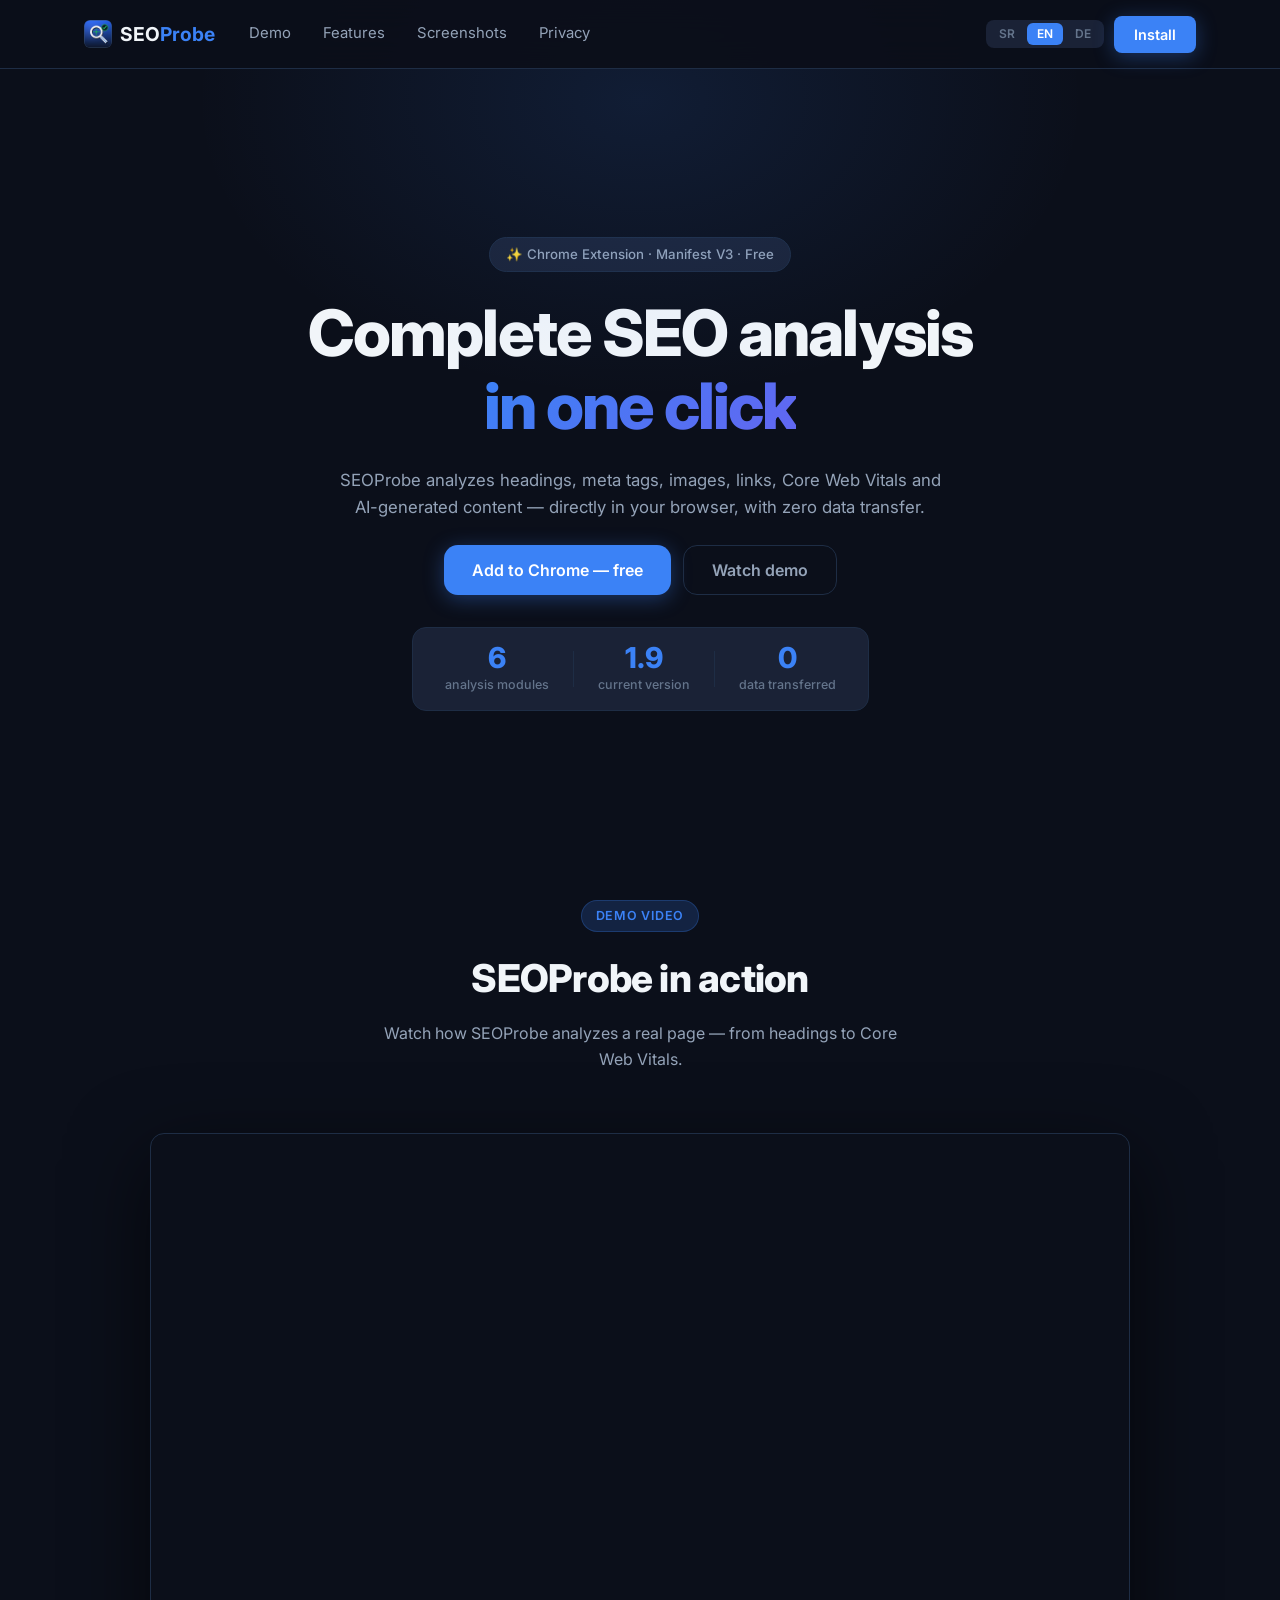
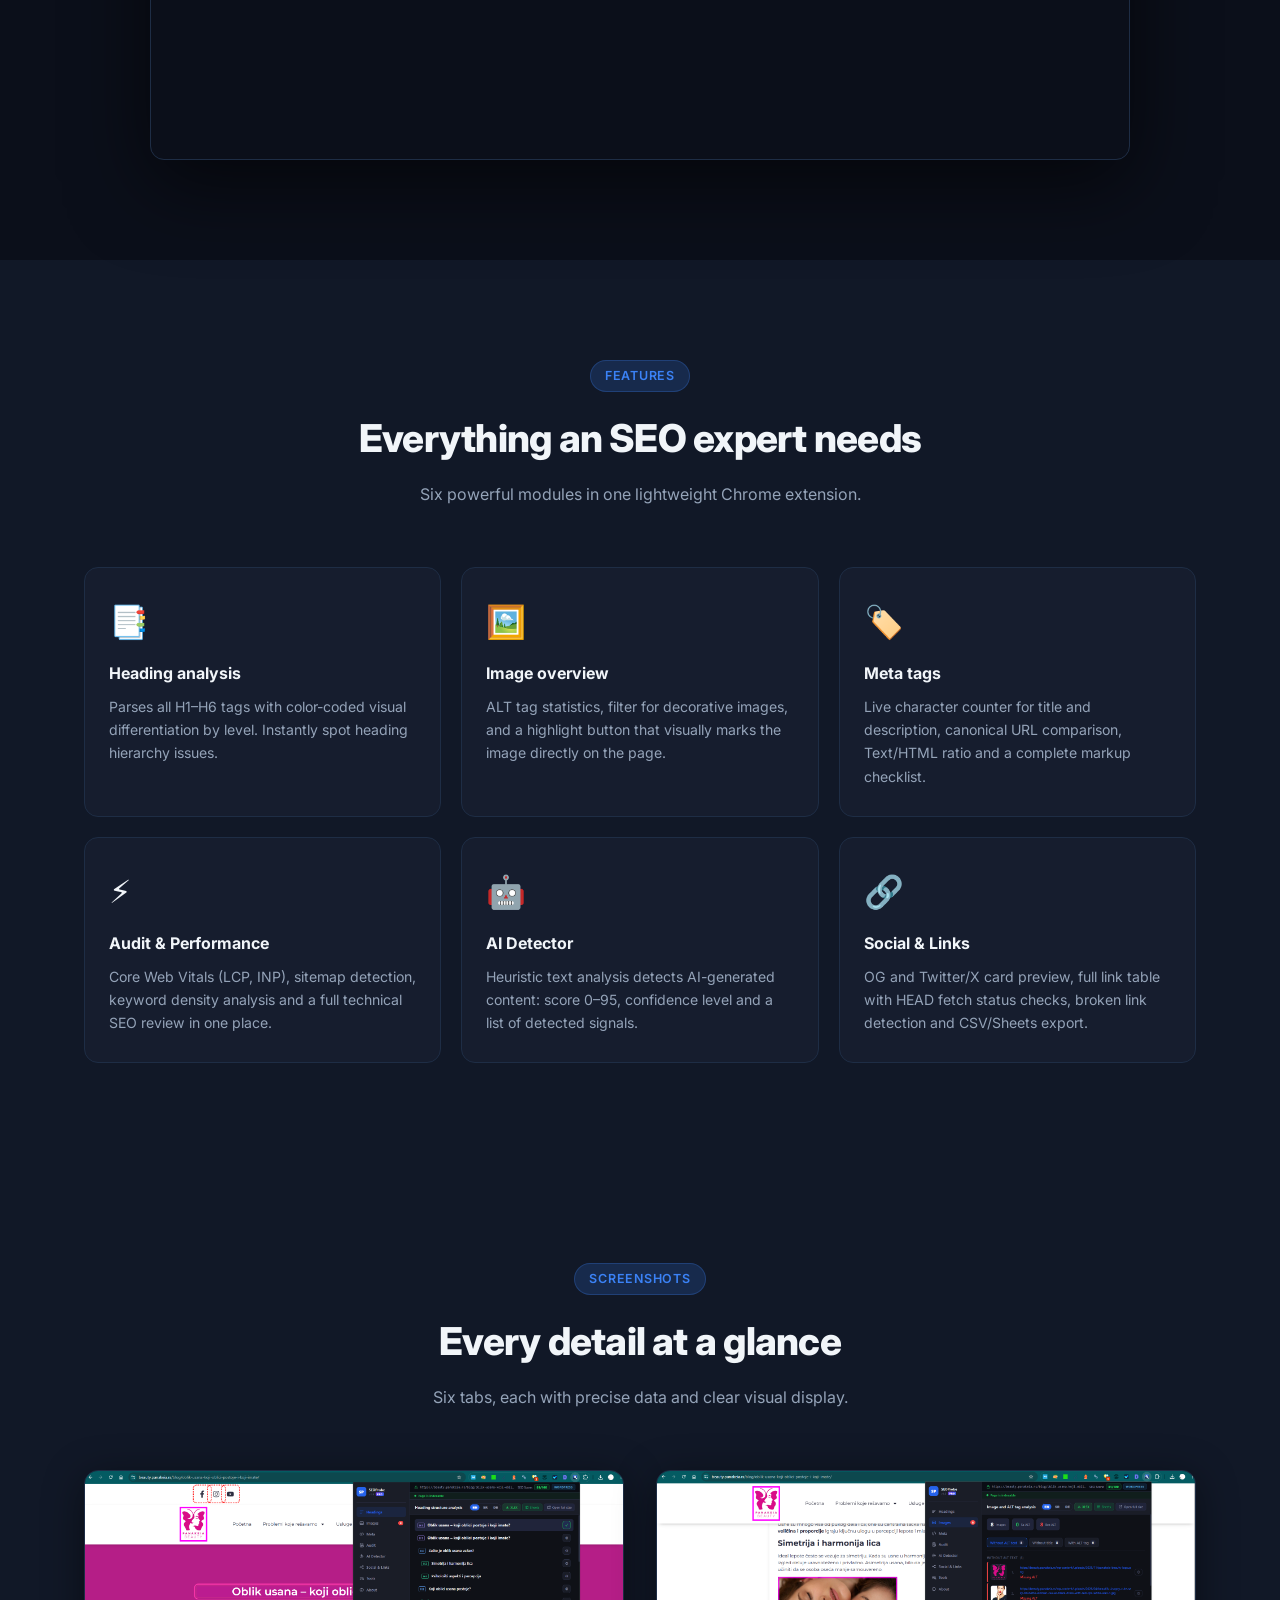
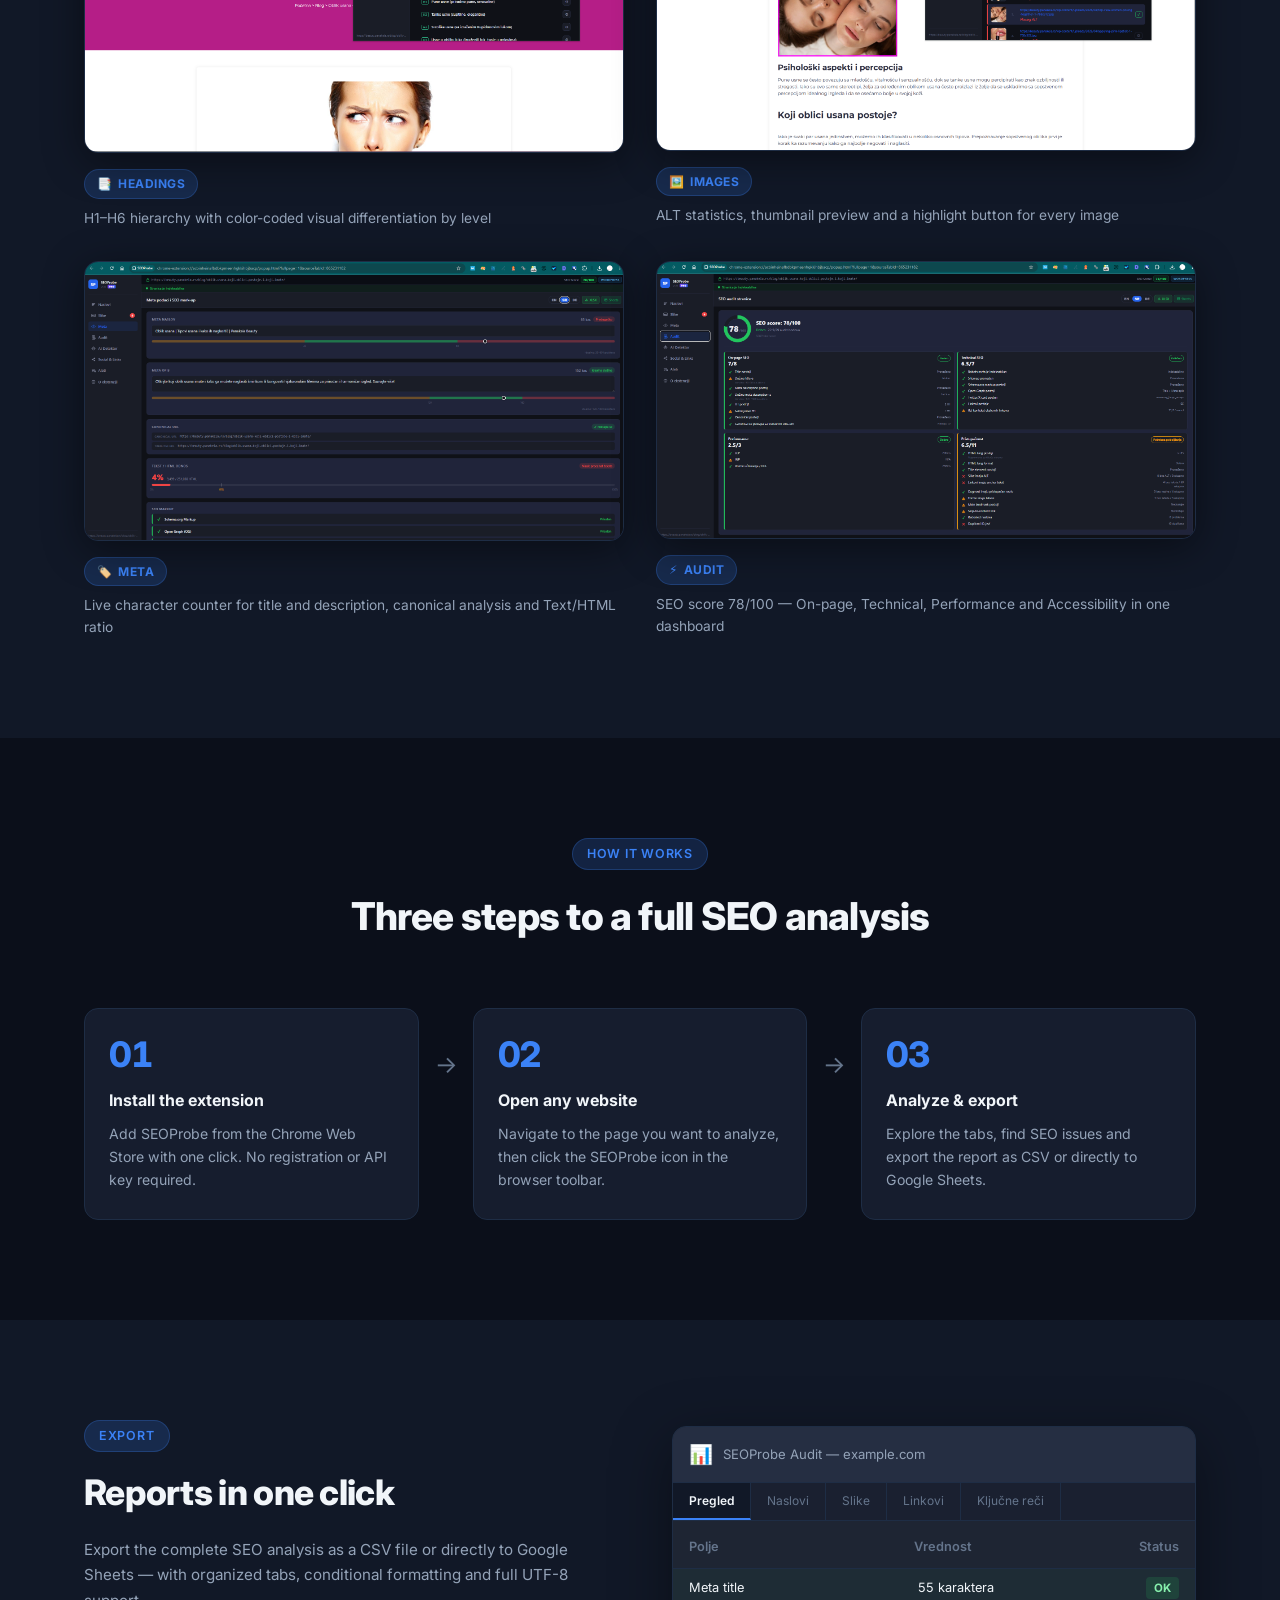
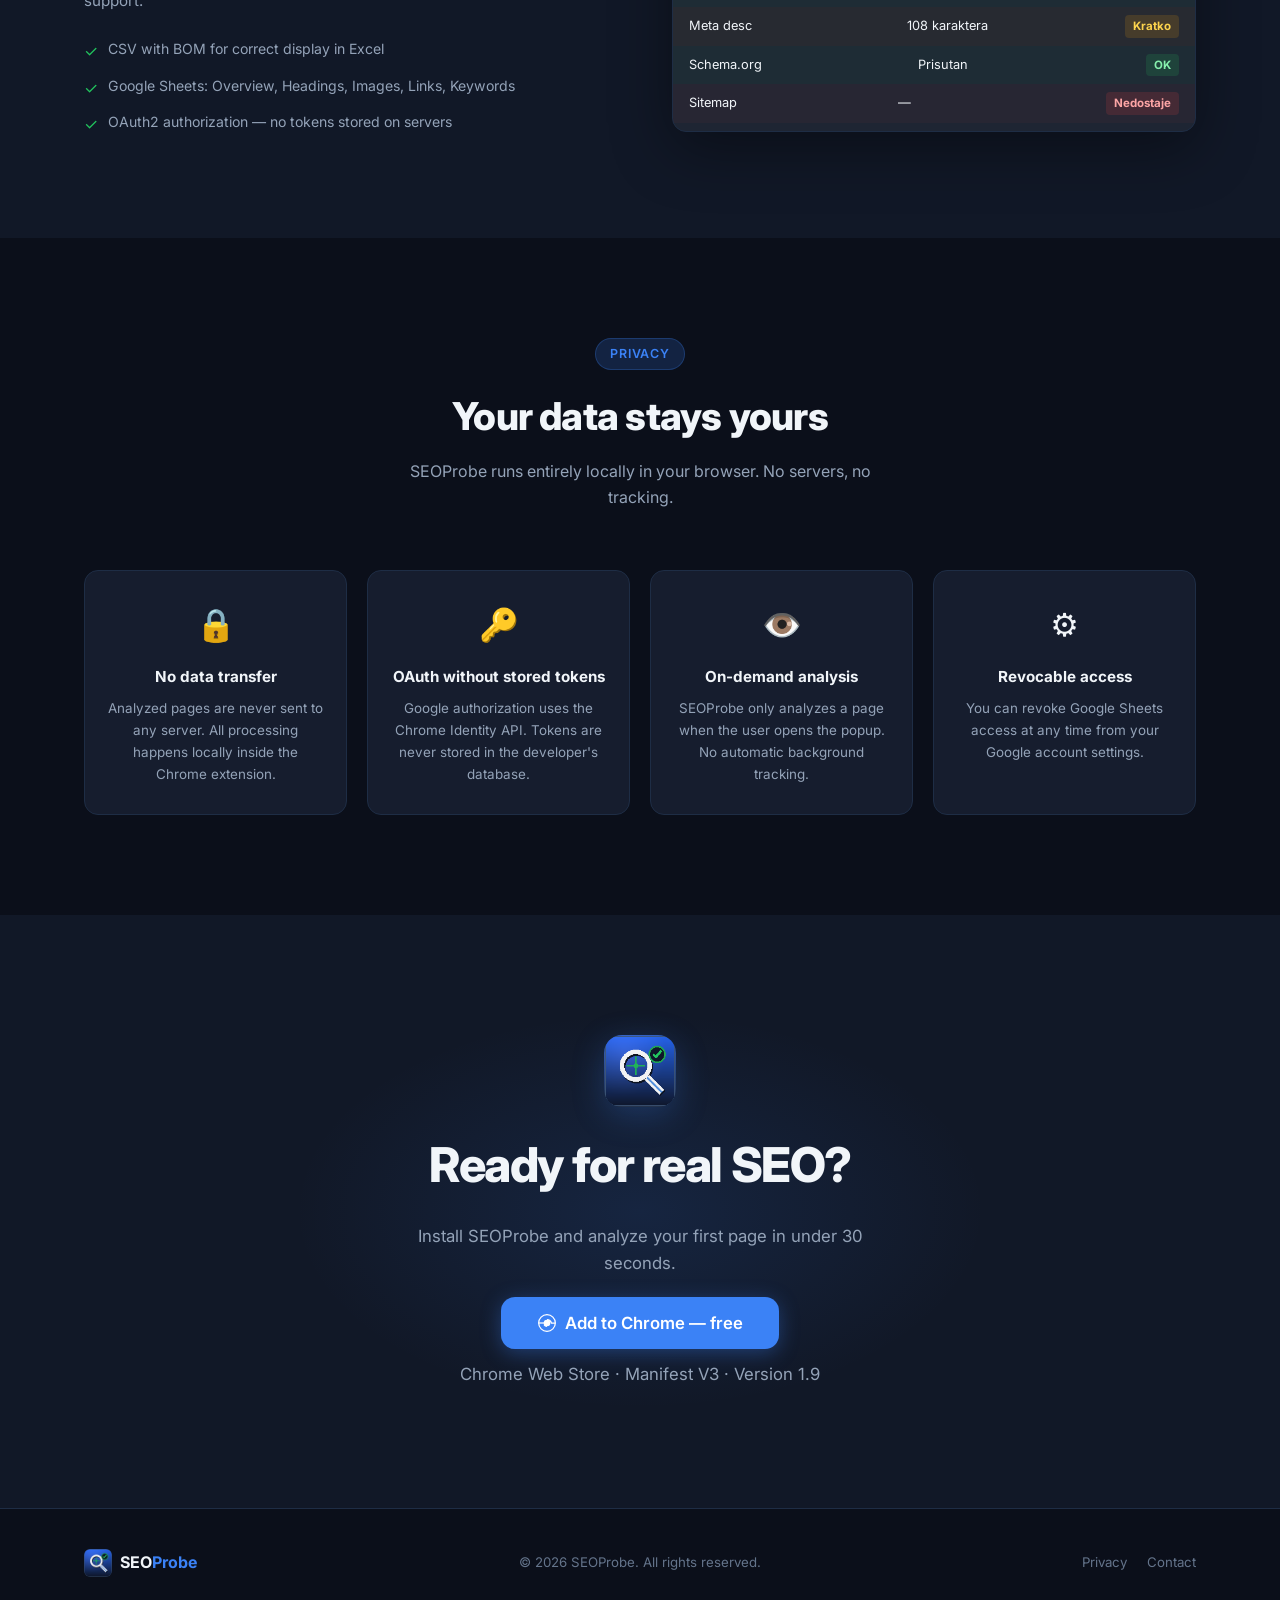
==== index.html @ 63f0c714 "Add files via upload" ====
<!DOCTYPE html>
<html lang="sr" data-lang="sr">
<head>
  <meta charset="UTF-8" />
  <meta name="viewport" content="width=device-width, initial-scale=1.0" />
  <title>SEOProbe — Chrome ekstenzija za SEO analizu</title>
  <meta name="description" content="SEOProbe je besplatna Chrome ekstenzija za kompletnu SEO analizu: naslovi, meta, slike, linkovi, Core Web Vitals i AI detektor." />
  <meta name="theme-color" content="#0b0f1a" />
  <link rel="icon" type="image/png" href="icon128.png" />

  <!-- Open Graph -->
  <meta property="og:type" content="website" />
  <meta property="og:title" content="SEOProbe — Chrome Extension for SEO Analysis" />
  <meta property="og:description" content="Complete SEO audit tool: headings, meta tags, images, links, Core Web Vitals and AI content detector — all in one free Chrome extension." />
  <meta property="og:image" content="icon128.png" />

  <!-- Fonts -->
  <link rel="preconnect" href="https://fonts.googleapis.com" />
  <link rel="preconnect" href="https://fonts.gstatic.com" crossorigin />
  <link href="https://fonts.googleapis.com/css2?family=Inter:wght@300;400;500;600;700;800&display=swap" rel="stylesheet" />

  <link rel="stylesheet" href="style.css" />
</head>
<body>

<!-- ══ NAVBAR ══ -->
<header class="navbar" id="top">
  <div class="container nav-inner">

    <!-- Logo — uvek vidljiv, levo -->
    <a href="#top" class="logo">
      <img src="icon128.png" alt="SEOProbe" class="logo-img" />
      <span class="logo-text">SEO<strong>Probe</strong></span>
    </a>

    <!-- Desktop navigacioni linkovi (sakriveni na mobilnom) -->
    <nav class="nav-links">
      <a href="#video"       class="nav-link" data-i18n="nav_demo">Demo</a>
      <a href="#features"    class="nav-link" data-i18n="nav_features">Funkcionalnosti</a>
      <a href="#screenshots" class="nav-link" data-i18n="nav_screens">Snimci</a>
      <a href="privacy.html" class="nav-link" data-i18n="nav_privacy">Privatnost</a>
    </nav>

    <!-- Desna strana — uvek vidljiva -->
    <div class="nav-end">
      <!-- Lang switcher: uvek vidljiv (desktop i mobil) -->
      <div class="lang-switcher">
        <button class="lang-btn active" data-lang="sr">SR</button>
        <button class="lang-btn" data-lang="en">EN</button>
        <button class="lang-btn" data-lang="de">DE</button>
      </div>
      <!-- Install dugme: vidljivo samo na desktop-u -->
      <a href="#install" class="btn btn-primary nav-cta" data-i18n="nav_install">Instaliraj</a>
      <!-- Hamburger: vidljiv samo na mobilnom -->
      <button class="hamburger" id="hamburger" aria-label="Otvori meni" aria-expanded="false">
        <span class="bar"></span>
        <span class="bar"></span>
        <span class="bar"></span>
      </button>
    </div>

  </div>

  <!-- Mobile drawer: linkovi + Install dugme -->
  <div class="mobile-drawer" id="mobile-drawer" aria-hidden="true">
    <div class="container drawer-inner">
      <nav class="drawer-links">
        <a href="#video"       class="nav-link" data-i18n="nav_demo">Demo</a>
        <a href="#features"    class="nav-link" data-i18n="nav_features">Funkcionalnosti</a>
        <a href="#screenshots" class="nav-link" data-i18n="nav_screens">Snimci</a>
        <a href="privacy.html" class="nav-link" data-i18n="nav_privacy">Privatnost</a>
      </nav>
      <a href="#install" class="btn btn-primary drawer-install" data-i18n="nav_install">Instaliraj</a>
    </div>
  </div>
</header>

<!-- ══ HERO ══ -->
<section class="hero" id="hero">
  <div class="hero-bg-glow"></div>
  <div class="container hero-inner">
    <div class="hero-badge" data-i18n="hero_badge">✨ Chrome ekstenzija · Manifest V3 · Besplatno</div>
    <h1 class="hero-title">
      <span data-i18n="hero_title1">Kompletna SEO analiza</span><br/>
      <span class="gradient-text" data-i18n="hero_title2">u jednom kliku</span>
    </h1>
    <p class="hero-sub" data-i18n="hero_sub">SEOProbe analizira naslove, meta tagove, slike, linkove, Core Web Vitals i AI-generisani sadržaj — direktno u vašem pregledaču, bez prenosa podataka.</p>
    <div class="hero-cta">
      <a href="#install" class="btn btn-primary btn-lg" data-i18n="hero_cta">Dodaj u Chrome — besplatno</a>
      <a href="#video" class="btn btn-ghost btn-lg" data-i18n="hero_learn">Pogledaj demo</a>
    </div>
    <div class="hero-stats">
      <div class="stat-item">
        <span class="stat-num">6</span>
        <span class="stat-label" data-i18n="stat_tabs">analitičkih modula</span>
      </div>
      <div class="stat-divider"></div>
      <div class="stat-item">
        <span class="stat-num">1.9</span>
        <span class="stat-label" data-i18n="stat_version">trenutna verzija</span>
      </div>
      <div class="stat-divider"></div>
      <div class="stat-item">
        <span class="stat-num">0</span>
        <span class="stat-label" data-i18n="stat_data">prenetih podataka</span>
      </div>
    </div>
  </div>
</section>

<!-- ══ VIDEO ══ -->
<section class="video-section" id="video">
  <div class="container">
    <div class="section-header">
      <span class="section-tag" data-i18n="video_tag">Demo video</span>
      <h2 data-i18n="video_title">SEOProbe na delu</h2>
      <p data-i18n="video_sub">Pogledajte kako SEOProbe analizira pravu stranicu — od naslova do Core Web Vitals.</p>
    </div>
    <div class="video-wrap">
      <iframe
        class="yt-embed"
        src="https://www.youtube.com/embed/GE6deA4HkDo?rel=0&modestbranding=1"
        title="SEOProbe demo video"
        frameborder="0"
        allow="accelerometer; autoplay; clipboard-write; encrypted-media; gyroscope; picture-in-picture; web-share"
        allowfullscreen
        loading="lazy"
      ></iframe>
    </div>
  </div>
</section>

<!-- ══ FEATURES ══ -->
<section class="features" id="features">
  <div class="container">
    <div class="section-header">
      <span class="section-tag" data-i18n="feat_tag">Funkcionalnosti</span>
      <h2 data-i18n="feat_title">Sve što SEO stručnjak treba</h2>
      <p data-i18n="feat_sub">Šest moćnih modula u jednoj laganoj Chrome ekstenziji.</p>
    </div>
    <div class="feat-grid">

      <div class="feat-card">
        <div class="feat-icon">📑</div>
        <h3 data-i18n="f1_title">Analiza naslova</h3>
        <p data-i18n="f1_desc">Parsira sve H1–H6 tagove sa vizuelnim razlikovanjem po nivou i bojama. Odmah uočite probleme u hijerarhiji naslova.</p>
      </div>

      <div class="feat-card">
        <div class="feat-icon">🖼️</div>
        <h3 data-i18n="f2_title">Pregled slika</h3>
        <p data-i18n="f2_desc">Statistika ALT tagova, filter za dekorativne slike i highlight dugme koje vizuelno označava sliku direktno na stranici.</p>
      </div>

      <div class="feat-card">
        <div class="feat-icon">🏷️</div>
        <h3 data-i18n="f3_title">Meta tagovi</h3>
        <p data-i18n="f3_desc">Live brojaš karaktera za title i description, vizuelna kanonska URL analiza, Text/HTML ratio i kompletna markup čeklista.</p>
      </div>

      <div class="feat-card">
        <div class="feat-icon">⚡</div>
        <h3 data-i18n="f4_title">Audit &amp; Performanse</h3>
        <p data-i18n="f4_desc">Core Web Vitals (LCP, INP), sitemap detekcija, analiza ključnih reči sa gustinom i tehnički SEO pregled na jednom mestu.</p>
      </div>

      <div class="feat-card">
        <div class="feat-icon">🤖</div>
        <h3 data-i18n="f5_title">AI Detektor</h3>
        <p data-i18n="f5_desc">Heuristička analiza teksta prepoznaje AI-generisani sadržaj: score 0–95, confidence nivo i lista signala na srpskom.</p>
      </div>

      <div class="feat-card">
        <div class="feat-icon">🔗</div>
        <h3 data-i18n="f6_title">Social &amp; Linkovi</h3>
        <p data-i18n="f6_desc">OG i Twitter/X preview, tabela svih linkova sa HEAD fetch proverom statusa, broken link detekcija i CSV/Sheets export.</p>
      </div>

    </div>
  </div>
</section>

<!-- ══ SCREENSHOTS ══ -->
<section class="screenshots" id="screenshots">
  <div class="container">
    <div class="section-header">
      <span class="section-tag" data-i18n="screens_tag">Snimci ekrana</span>
      <h2 data-i18n="screens_title">Svaki detalj na dlanu</h2>
      <p data-i18n="screens_sub">Šest tabova, svaki sa preciznim podacima i jasnim vizuelnim prikazom.</p>
    </div>
    <div class="screenshot-grid">

      <div class="screenshot-item">
        <a class="screenshot-img-wrap" href="assets/Screenshot%202026-05-12%20190018.png" target="_blank" rel="noopener" aria-label="Tab Naslovi">
          <img
            src="assets/Screenshot%202026-05-12%20190018.png"
            alt="SEOProbe — Tab Naslovi, H1–H6 analiza"
            class="screenshot-img"
            loading="lazy"
          />
          <div class="screenshot-zoom">🔍</div>
        </a>
        <div class="screenshot-caption">
          <span class="screenshot-tab-badge">📑 <span data-i18n="sc1_badge">Naslovi</span></span>
          <p data-i18n="sc1_cap">H1–H6 hijerarhija sa vizuelnim razlikovanjem po nivou i bojama</p>
        </div>
      </div>

      <div class="screenshot-item">
        <a class="screenshot-img-wrap" href="assets/Screenshot%202026-05-12%20190131.png" target="_blank" rel="noopener" aria-label="Tab Slike">
          <img
            src="assets/Screenshot%202026-05-12%20190131.png"
            alt="SEOProbe — Tab Slike, ALT analiza"
            class="screenshot-img"
            loading="lazy"
          />
          <div class="screenshot-zoom">🔍</div>
        </a>
        <div class="screenshot-caption">
          <span class="screenshot-tab-badge">🖼️ <span data-i18n="sc2_badge">Slike</span></span>
          <p data-i18n="sc2_cap">ALT statistike, thumbnail pregled i highlight dugme za svaku sliku</p>
        </div>
      </div>

      <div class="screenshot-item">
        <a class="screenshot-img-wrap" href="assets/Screenshot%202026-05-12%20190152.png" target="_blank" rel="noopener" aria-label="Tab Meta">
          <img
            src="assets/Screenshot%202026-05-12%20190152.png"
            alt="SEOProbe — Tab Meta, live brojaš karaktera"
            class="screenshot-img"
            loading="lazy"
          />
          <div class="screenshot-zoom">🔍</div>
        </a>
        <div class="screenshot-caption">
          <span class="screenshot-tab-badge">🏷️ <span data-i18n="sc3_badge">Meta</span></span>
          <p data-i18n="sc3_cap">Live brojaš za title i description, canonical analiza i Text/HTML ratio</p>
        </div>
      </div>

      <div class="screenshot-item">
        <a class="screenshot-img-wrap" href="assets/Screenshot%202026-05-12%20190209.png" target="_blank" rel="noopener" aria-label="Tab Audit">
          <img
            src="assets/Screenshot%202026-05-12%20190209.png"
            alt="SEOProbe — Tab Audit, SEO score 78/100"
            class="screenshot-img"
            loading="lazy"
          />
          <div class="screenshot-zoom">🔍</div>
        </a>
        <div class="screenshot-caption">
          <span class="screenshot-tab-badge">⚡ <span data-i18n="sc4_badge">Audit</span></span>
          <p data-i18n="sc4_cap">SEO score 78/100 — On-page, Technical, Performance i Accessibility u jednom dashboardu</p>
        </div>
      </div>

    </div>
  </div>
</section>

<!-- ══ HOW IT WORKS ══ -->
<section class="how" id="how">
  <div class="container">
    <div class="section-header">
      <span class="section-tag" data-i18n="how_tag">Kako radi</span>
      <h2 data-i18n="how_title">Tri koraka do pune SEO analize</h2>
    </div>
    <div class="steps">
      <div class="step">
        <div class="step-num">01</div>
        <div class="step-body">
          <h3 data-i18n="s1_title">Instaliraj ekstenziju</h3>
          <p data-i18n="s1_desc">Dodaj SEOProbe iz Chrome Web Store-a jednim klikom. Nije potrebna registracija ni API ključ.</p>
        </div>
      </div>
      <div class="step-arrow">→</div>
      <div class="step">
        <div class="step-num">02</div>
        <div class="step-body">
          <h3 data-i18n="s2_title">Otvori bilo koji sajt</h3>
          <p data-i18n="s2_desc">Idi na stranicu koju želiš da analiziraš, pa klikni na ikonicu SEOProbe u traci pregledača.</p>
        </div>
      </div>
      <div class="step-arrow">→</div>
      <div class="step">
        <div class="step-num">03</div>
        <div class="step-body">
          <h3 data-i18n="s3_title">Analiziraj &amp; eksportuj</h3>
          <p data-i18n="s3_desc">Istraži tabove, pronađi SEO probleme i eksportuj izveštaj u CSV ili direktno u Google Sheets.</p>
        </div>
      </div>
    </div>
  </div>
</section>

<!-- ══ EXPORT ══ -->
<section class="export-section" id="export">
  <div class="container export-inner">
    <div class="export-text">
      <span class="section-tag" data-i18n="exp_tag">Export</span>
      <h2 data-i18n="exp_title">Izveštaji jednim klikom</h2>
      <p data-i18n="exp_desc">Eksportuj kompletnu SEO analizu u CSV fajl ili direktno u Google Sheets — sa organizovanim tabovima, uslovnim formatiranjem i podrškom za UTF-8 karaktere (č, ć, ž, š, đ).</p>
      <ul class="export-list">
        <li><span class="check">✓</span><span data-i18n="el1">CSV sa BOM-om za ispravan prikaz u Excelu</span></li>
        <li><span class="check">✓</span><span data-i18n="el2">Google Sheets: Pregled, Naslovi, Slike, Linkovi, Ključne reči</span></li>
        <li><span class="check">✓</span><span data-i18n="el3">OAuth2 autorizacija — bez čuvanja tokena na serverima</span></li>
      </ul>
    </div>
    <div class="export-visual">
      <div class="sheets-mock">
        <div class="sheets-header">
          <span class="sheets-logo">📊</span>
          <span>SEOProbe Audit — example.com</span>
        </div>
        <div class="sheets-tabs">
          <span class="sheets-tab active">Pregled</span>
          <span class="sheets-tab">Naslovi</span>
          <span class="sheets-tab">Slike</span>
          <span class="sheets-tab">Linkovi</span>
          <span class="sheets-tab">Ključne reči</span>
        </div>
        <div class="sheets-rows">
          <div class="sheets-row head"><span>Polje</span><span>Vrednost</span><span>Status</span></div>
          <div class="sheets-row ok"><span>Meta title</span><span>55 karaktera</span><span class="badge-ok">OK</span></div>
          <div class="sheets-row warn"><span>Meta desc</span><span>108 karaktera</span><span class="badge-warn">Kratko</span></div>
          <div class="sheets-row ok"><span>Schema.org</span><span>Prisutan</span><span class="badge-ok">OK</span></div>
          <div class="sheets-row bad"><span>Sitemap</span><span>—</span><span class="badge-bad">Nedostaje</span></div>
        </div>
      </div>
    </div>
  </div>
</section>

<!-- ══ PRIVACY ══ -->
<section class="privacy" id="privacy">
  <div class="container">
    <div class="section-header">
      <span class="section-tag" data-i18n="priv_tag">Privatnost</span>
      <h2 data-i18n="priv_title">Vaši podaci ostaju vaši</h2>
      <p data-i18n="priv_sub">SEOProbe radi isključivo lokalno u vašem pregledaču. Nema servera, nema praćenja.</p>
    </div>
    <div class="privacy-grid">
      <div class="priv-card">
        <div class="priv-icon">🔒</div>
        <h3 data-i18n="p1_title">Nema prenosa podataka</h3>
        <p data-i18n="p1_desc">Analizirane stranice se ne šalju na nikakav server. Sva obrada se odvija lokalno u Chrome ekstenziji.</p>
      </div>
      <div class="priv-card">
        <div class="priv-icon">🔑</div>
        <h3 data-i18n="p2_title">OAuth bez čuvanja tokena</h3>
        <p data-i18n="p2_desc">Google autorizacija koristi Chrome Identity API. Token se ne čuva u bazi programera.</p>
      </div>
      <div class="priv-card">
        <div class="priv-icon">👁️</div>
        <h3 data-i18n="p3_title">Analiza na zahtev</h3>
        <p data-i18n="p3_desc">SEOProbe analizira stranicu samo kada korisnik otvori popup. Nema automatskog praćenja u pozadini.</p>
      </div>
      <div class="priv-card">
        <div class="priv-icon">⚙️</div>
        <h3 data-i18n="p4_title">Opoziv pristupa</h3>
        <p data-i18n="p4_desc">Google Sheets pristup možete opozvati u bilo kom trenutku iz podešavanja Google naloga.</p>
      </div>
    </div>
  </div>
</section>

<!-- ══ INSTALL CTA ══ -->
<section class="install" id="install">
  <div class="install-glow"></div>
  <div class="container install-inner">
    <img src="icon128.png" alt="SEOProbe" class="install-icon" />
    <h2 data-i18n="inst_title">Spreman za pravi SEO?</h2>
    <p data-i18n="inst_sub">Instaliraj SEOProbe i analiziraj prvu stranicu za manje od 30 sekundi.</p>
    <a href="https://chromewebstore.google.com" target="_blank" rel="noopener noreferrer" class="btn btn-primary btn-xl" id="install-btn">
      <svg width="20" height="20" viewBox="0 0 24 24" fill="none" aria-hidden="true">
        <circle cx="12" cy="12" r="10" stroke="currentColor" stroke-width="1.5"/>
        <circle cx="12" cy="12" r="4" fill="currentColor"/>
        <path d="M12 8c2.5 0 4.6 1.7 5.3 4H22" stroke="currentColor" stroke-width="1.5"/>
        <path d="M8.7 12H2" stroke="currentColor" stroke-width="1.5"/>
        <path d="M12 16a4 4 0 0 1-3.5-2" stroke="currentColor" stroke-width="1.5"/>
      </svg>
      <span data-i18n="inst_btn">Dodaj u Chrome — besplatno</span>
    </a>
    <p class="install-note" data-i18n="inst_note">Chrome Web Store · Manifest V3 · Verzija 1.9</p>
  </div>
</section>

<!-- ══ FOOTER ══ -->
<footer class="footer">
  <div class="container footer-inner">
    <div class="footer-logo">
      <img src="icon128.png" alt="SEOProbe" class="logo-img" />
      <span class="logo-text">SEO<strong>Probe</strong></span>
    </div>
    <p class="footer-copy" data-i18n="footer_copy">© 2026 SEOProbe. Sva prava zadržana.</p>
    <div class="footer-links">
      <a href="privacy.html" data-i18n="footer_priv">Privatnost</a>
      <a href="mailto:senjidejan@gmail.com" data-i18n="footer_contact">Kontakt</a>
    </div>
  </div>
</footer>

<script src="i18n.js"></script>
<script>
(function () {
  var btn    = document.getElementById('hamburger');
  var drawer = document.getElementById('mobile-drawer');
  if (!btn || !drawer) return;

  function close() {
    btn.classList.remove('is-open');
    drawer.classList.remove('is-open');
    btn.setAttribute('aria-expanded', 'false');
    drawer.setAttribute('aria-hidden', 'true');
  }

  btn.addEventListener('click', function () {
    var opening = !btn.classList.contains('is-open');
    btn.classList.toggle('is-open');
    drawer.classList.toggle('is-open');
    btn.setAttribute('aria-expanded', String(opening));
    drawer.setAttribute('aria-hidden', String(!opening));
  });

  /* Zatvori meni kad se klikne na link ili Install dugme */
  drawer.querySelectorAll('a').forEach(function (a) {
    a.addEventListener('click', close);
  });

  /* Zatvori meni kad se klikne izvan navbara */
  document.addEventListener('click', function (e) {
    if (!e.target.closest('.navbar')) close();
  });
})();
</script>
</body>
</html>
---- style.css ----
/* ── Reset & Base ── */
*, *::before, *::after { box-sizing: border-box; margin: 0; padding: 0; }

:root {
  --bg: #0b0f1a;
  --bg2: #111827;
  --bg3: #1a2236;
  --card: #161d2e;
  --border: #1e2d45;
  --accent: #3b82f6;
  --accent2: #6366f1;
  --accent-glow: rgba(59,130,246,.18);
  --text: #f1f5f9;
  --text2: #94a3b8;
  --text3: #64748b;
  --success: #22c55e;
  --warn: #f59e0b;
  --danger: #ef4444;
  --radius: 14px;
  --radius-sm: 8px;
  --nav-h: 68px;
}

html { scroll-behavior: smooth; }
body {
  font-family: 'Inter', system-ui, -apple-system, sans-serif;
  background: var(--bg);
  color: var(--text);
  line-height: 1.6;
  overflow-x: hidden;
}

.container { max-width: 1160px; margin: 0 auto; padding: 0 24px; }

/* ── Navbar ── */
.navbar {
  position: fixed; top: 0; left: 0; right: 0; z-index: 100;
  background: rgba(11,15,26,.92);
  backdrop-filter: blur(16px);
  border-bottom: 1px solid var(--border);
}
.nav-inner {
  display: flex; align-items: center; gap: 20px;
  height: var(--nav-h);
}
.logo {
  display: flex; align-items: center; gap: 8px;
  text-decoration: none; color: var(--text); font-weight: 700; font-size: 1.2rem;
  flex-shrink: 0;
}
.logo-icon { font-size: 1.4rem; }
.logo-text strong { color: var(--accent); }

/* Desktop links — fill remaining space */
.nav-links { display: flex; gap: 4px; flex: 1; }
.nav-link {
  color: var(--text2); text-decoration: none; padding: 6px 14px;
  border-radius: var(--radius-sm); font-size: .93rem; transition: color .2s, background .2s;
}
.nav-link:hover { color: var(--text); background: var(--bg3); }

/* nav-end: always visible, right side */
.nav-end {
  display: flex; align-items: center; gap: 10px; flex-shrink: 0;
}
/* Install button — hidden on mobile */
.nav-cta { /* inherits .btn .btn-primary */ }

/* ── Hamburger — hidden on desktop ── */
.hamburger {
  display: none;
  flex-direction: column; justify-content: center; align-items: center; gap: 5px;
  width: 38px; height: 38px; flex-shrink: 0;
  background: var(--bg3); border: 1px solid var(--border); border-radius: var(--radius-sm);
  cursor: pointer; padding: 0;
}
.hamburger .bar {
  display: block; width: 18px; height: 2px;
  background: var(--text); border-radius: 2px;
  transition: transform .3s ease, opacity .2s ease;
  transform-origin: center;
}
.hamburger.is-open .bar:nth-child(1) { transform: translateY(7px) rotate(45deg); }
.hamburger.is-open .bar:nth-child(2) { opacity: 0; transform: scaleX(0); }
.hamburger.is-open .bar:nth-child(3) { transform: translateY(-7px) rotate(-45deg); }

/* ── Mobile drawer ── */
.mobile-drawer {
  overflow: hidden;
  max-height: 0;
  opacity: 0;
  border-top: 0 solid var(--border);
  transition: max-height .35s cubic-bezier(.4,0,.2,1), opacity .25s ease, border-top-width 0s .35s;
}
.mobile-drawer.is-open {
  max-height: 500px;
  opacity: 1;
  border-top: 1px solid var(--border);
  transition: max-height .35s cubic-bezier(.4,0,.2,1), opacity .25s ease;
}
.drawer-inner {
  padding: 16px 0 28px;
  display: flex; flex-direction: column;
}
.drawer-links { display: flex; flex-direction: column; }
.drawer-links .nav-link {
  display: block; padding: 16px 0; font-size: 1rem; font-weight: 500;
  border-bottom: 1px solid var(--border); border-radius: 0;
  color: var(--text2);
}
.drawer-links .nav-link:last-child { border-bottom: none; }
.drawer-links .nav-link:hover { background: none; color: var(--text); }
.drawer-install {
  display: flex; justify-content: center;
  width: 100%; margin-top: 24px;
  padding: 14px; border-radius: var(--radius);
  font-size: .95rem;
}

/* Lang switcher */
.lang-switcher { display: flex; gap: 2px; background: var(--bg3); border-radius: 8px; padding: 3px; }
.lang-btn {
  background: none; border: none; color: var(--text3); cursor: pointer;
  font: 600 .75rem/1 'Inter', sans-serif; padding: 5px 10px; border-radius: 6px; transition: all .2s;
}
.lang-btn.active, .lang-btn:hover { background: var(--accent); color: #fff; }

/* Buttons */
.btn {
  display: inline-flex; align-items: center; gap: 8px;
  text-decoration: none; border: none; cursor: pointer; border-radius: var(--radius-sm);
  font: 600 .9rem 'Inter', sans-serif; transition: all .2s; white-space: nowrap;
}
.btn-primary {
  background: var(--accent); color: #fff; padding: 10px 20px;
  box-shadow: 0 4px 20px rgba(59,130,246,.35);
}
.btn-primary:hover { background: #2563eb; transform: translateY(-1px); box-shadow: 0 6px 28px rgba(59,130,246,.45); }
.btn-ghost {
  background: transparent; color: var(--text2); padding: 10px 20px;
  border: 1px solid var(--border);
}
.btn-ghost:hover { color: var(--text); border-color: var(--accent); background: var(--accent-glow); }
.btn-lg { padding: 14px 28px; font-size: 1rem; border-radius: var(--radius); }
.btn-xl { padding: 16px 36px; font-size: 1.05rem; border-radius: var(--radius); }

/* ── Hero ── */
.hero {
  min-height: 100vh; display: flex; align-items: center;
  padding: calc(var(--nav-h) + 60px) 0 80px; position: relative; overflow: hidden;
}
.hero-bg-glow {
  position: absolute; top: -200px; left: 50%; transform: translateX(-50%);
  width: 900px; height: 600px;
  background: radial-gradient(ellipse, rgba(59,130,246,.12) 0%, transparent 70%);
  pointer-events: none;
}
.hero-inner { display: flex; flex-direction: column; align-items: center; text-align: center; gap: 24px; }
.hero-badge {
  display: inline-flex; align-items: center; gap: 8px;
  background: var(--bg3); border: 1px solid var(--border); border-radius: 50px;
  color: var(--text2); font-size: .83rem; padding: 6px 16px; font-weight: 500;
}
.hero-title { font-size: clamp(2.4rem, 6vw, 4rem); font-weight: 800; line-height: 1.15; letter-spacing: -.03em; }
.gradient-text {
  background: linear-gradient(135deg, var(--accent), var(--accent2));
  -webkit-background-clip: text; background-clip: text; -webkit-text-fill-color: transparent;
}
.hero-sub { max-width: 620px; color: var(--text2); font-size: 1.05rem; }
.hero-cta { display: flex; gap: 12px; flex-wrap: wrap; justify-content: center; }
.hero-stats {
  display: flex; align-items: center; gap: 24px; margin-top: 8px;
  background: var(--bg3); border: 1px solid var(--border); border-radius: var(--radius);
  padding: 16px 32px;
}
.stat-item { display: flex; flex-direction: column; align-items: center; gap: 2px; }
.stat-num { font-size: 1.8rem; font-weight: 800; color: var(--accent); line-height: 1; }
.stat-label { font-size: .78rem; color: var(--text3); font-weight: 500; }
.stat-divider { width: 1px; height: 36px; background: var(--border); }

/* Mock browser */
.hero-img-wrap { width: 100%; max-width: 700px; margin-top: 16px; }
.hero-img { width: 100%; border-radius: var(--radius); box-shadow: 0 24px 80px rgba(0,0,0,.6); }
.mock-browser {
  background: var(--bg2); border: 1px solid var(--border); border-radius: var(--radius);
  overflow: hidden; box-shadow: 0 24px 80px rgba(0,0,0,.5);
}
.mock-bar {
  display: flex; align-items: center; gap: 8px; background: var(--bg3);
  padding: 12px 16px; border-bottom: 1px solid var(--border);
}
.mock-dot { width: 10px; height: 10px; border-radius: 50%; display: inline-block; }
.mock-dot.r { background: #ff5f57; }
.mock-dot.y { background: #ffbd2e; }
.mock-dot.g { background: #28ca41; }
.mock-url {
  flex: 1; background: var(--bg); border: 1px solid var(--border);
  border-radius: 6px; padding: 4px 12px; font-size: .78rem; color: var(--text3); text-align: center;
}
.mock-body { padding: 16px; }
.mock-tabs { display: flex; gap: 2px; margin-bottom: 16px; background: var(--bg3); border-radius: 8px; padding: 4px; }
.mock-tab {
  flex: 1; text-align: center; padding: 7px 4px; font-size: .75rem; color: var(--text3);
  border-radius: 6px; font-weight: 500;
}
.mock-tab.active { background: var(--accent); color: #fff; }
.mock-content { display: flex; flex-direction: column; gap: 8px; }
.mock-heading { padding: 8px 12px; border-radius: 6px; font-size: .82rem; font-weight: 600; }
.mock-heading.h1 { background: rgba(239,68,68,.12); color: #fca5a5; border-left: 3px solid #ef4444; }
.mock-heading.h2 { background: rgba(249,115,22,.1); color: #fdba74; border-left: 3px solid #f97316; margin-left: 12px; }
.mock-heading.h3 { background: rgba(234,179,8,.1); color: #fde047; border-left: 3px solid #eab308; margin-left: 24px; }
.mock-vitals { display: flex; gap: 8px; margin-top: 8px; }
.mock-vital { flex: 1; padding: 10px; border-radius: 8px; font-size: .78rem; text-align: center; }
.mock-vital.good { background: rgba(34,197,94,.12); color: #86efac; border: 1px solid rgba(34,197,94,.2); }
.mock-vital.warn { background: rgba(245,158,11,.12); color: #fcd34d; border: 1px solid rgba(245,158,11,.2); }

/* ── Section shared ── */
section { padding: 100px 0; }
.section-header { text-align: center; margin-bottom: 60px; }
.section-tag {
  display: inline-block; background: var(--accent-glow); color: var(--accent);
  border: 1px solid rgba(59,130,246,.25); border-radius: 50px;
  font-size: .78rem; font-weight: 600; padding: 5px 14px; margin-bottom: 16px; text-transform: uppercase; letter-spacing: .06em;
}
.section-header h2 { font-size: clamp(1.6rem, 3.5vw, 2.4rem); font-weight: 800; margin-bottom: 12px; letter-spacing: -.02em; }
.section-header p { color: var(--text2); font-size: 1rem; max-width: 520px; margin: 0 auto; }

/* ── Features ── */
.features { background: var(--bg2); }
.feat-grid {
  display: grid; grid-template-columns: repeat(3, 1fr); gap: 20px;
}
.feat-card {
  background: var(--card); border: 1px solid var(--border); border-radius: var(--radius);
  padding: 28px 24px; transition: border-color .2s, transform .2s, box-shadow .2s;
}
.feat-card:hover { border-color: var(--accent); transform: translateY(-3px); box-shadow: 0 12px 40px rgba(59,130,246,.12); }
.feat-icon { font-size: 2rem; margin-bottom: 14px; }
.feat-card h3 { font-size: 1rem; font-weight: 700; margin-bottom: 8px; }
.feat-card p { font-size: .88rem; color: var(--text2); line-height: 1.65; }

/* ── How it works ── */
.steps { display: flex; align-items: flex-start; gap: 16px; }
.step {
  flex: 1; display: flex; flex-direction: column; align-items: flex-start; gap: 16px;
  background: var(--card); border: 1px solid var(--border); border-radius: var(--radius); padding: 28px 24px;
}
.step-num {
  font-size: 2.2rem; font-weight: 800; color: var(--accent);
  font-variant-numeric: tabular-nums; letter-spacing: -.04em; line-height: 1;
}
.step-body h3 { font-size: 1rem; font-weight: 700; margin-bottom: 8px; }
.step-body p { font-size: .88rem; color: var(--text2); line-height: 1.65; }
.step-arrow { font-size: 1.5rem; color: var(--text3); padding-top: 38px; flex-shrink: 0; }

/* ── Export section ── */
.export-section { background: var(--bg2); }
.export-inner { display: flex; align-items: center; gap: 64px; }
.export-text { flex: 1; }
.export-text .section-tag { margin-bottom: 12px; }
.export-text h2 { font-size: clamp(1.5rem, 3vw, 2.2rem); font-weight: 800; margin-bottom: 16px; letter-spacing: -.02em; }
.export-text p { color: var(--text2); font-size: .95rem; line-height: 1.7; margin-bottom: 24px; }
.export-list { list-style: none; display: flex; flex-direction: column; gap: 10px; }
.export-list li { display: flex; align-items: flex-start; gap: 10px; font-size: .88rem; color: var(--text2); }
.check { color: var(--success); font-size: 1rem; flex-shrink: 0; margin-top: 1px; }

/* Sheets mock */
.export-visual { flex: 1; }
.sheets-mock {
  background: #1e2533; border: 1px solid var(--border); border-radius: var(--radius); overflow: hidden;
  box-shadow: 0 16px 60px rgba(0,0,0,.4);
}
.sheets-header {
  display: flex; align-items: center; gap: 10px; padding: 12px 16px;
  background: #252e42; border-bottom: 1px solid var(--border); font-size: .82rem; color: var(--text2);
}
.sheets-logo { font-size: 1.2rem; }
.sheets-tabs { display: flex; gap: 0; border-bottom: 1px solid var(--border); background: #1a2030; }
.sheets-tab { padding: 8px 16px; font-size: .75rem; color: var(--text3); cursor: default; border-right: 1px solid var(--border); }
.sheets-tab.active { background: var(--bg2); color: var(--text); font-weight: 600; border-bottom: 2px solid var(--accent); }
.sheets-rows { padding: 8px 0; }
.sheets-row { display: grid; grid-template-columns: 1fr 1fr auto; gap: 12px; padding: 8px 16px; font-size: .8rem; align-items: center; }
.sheets-row.head { color: var(--text3); font-weight: 600; border-bottom: 1px solid var(--border); padding-bottom: 10px; }
.sheets-row.ok { background: rgba(34,197,94,.04); }
.sheets-row.warn { background: rgba(245,158,11,.04); }
.sheets-row.bad { background: rgba(239,68,68,.04); }
.badge-ok, .badge-warn, .badge-bad { padding: 2px 8px; border-radius: 4px; font-size: .72rem; font-weight: 700; }
.badge-ok { background: rgba(34,197,94,.15); color: #86efac; }
.badge-warn { background: rgba(245,158,11,.15); color: #fcd34d; }
.badge-bad { background: rgba(239,68,68,.15); color: #fca5a5; }

/* ── Privacy ── */
.privacy-grid { display: grid; grid-template-columns: repeat(4, 1fr); gap: 20px; }
.priv-card {
  background: var(--card); border: 1px solid var(--border); border-radius: var(--radius);
  padding: 28px 22px; text-align: center;
}
.priv-icon { font-size: 2rem; margin-bottom: 14px; }
.priv-card h3 { font-size: .95rem; font-weight: 700; margin-bottom: 8px; }
.priv-card p { font-size: .84rem; color: var(--text2); line-height: 1.65; }

/* ── Install CTA ── */
.install {
  background: var(--bg2); position: relative; overflow: hidden; text-align: center; padding: 120px 0;
}
.install-glow {
  position: absolute; top: 50%; left: 50%; transform: translate(-50%, -50%);
  width: 700px; height: 400px;
  background: radial-gradient(ellipse, rgba(59,130,246,.12) 0%, transparent 70%);
  pointer-events: none;
}
.install-inner { position: relative; display: flex; flex-direction: column; align-items: center; gap: 20px; }
.install-inner h2 { font-size: clamp(1.8rem, 4vw, 3rem); font-weight: 800; letter-spacing: -.03em; }
.install-inner p { color: var(--text2); font-size: 1.05rem; max-width: 480px; }
.install-note { font-size: .8rem; color: var(--text3); margin-top: -8px; }

/* ── Footer ── */
.footer {
  border-top: 1px solid var(--border); padding: 40px 0;
}
.footer-inner { display: flex; align-items: center; justify-content: space-between; flex-wrap: wrap; gap: 16px; }
.footer-logo { display: flex; align-items: center; gap: 8px; font-weight: 700; font-size: 1rem; }
.footer-copy { font-size: .83rem; color: var(--text3); }
.footer-links { display: flex; gap: 20px; }
.footer-links a { font-size: .83rem; color: var(--text3); text-decoration: none; transition: color .2s; }
.footer-links a:hover { color: var(--accent); }

/* ── Logo image ── */
.logo-img { width: 28px; height: 28px; border-radius: 6px; flex-shrink: 0; }

/* ── Video section ── */
.video-section { background: var(--bg); padding: 0 0 100px; }
.video-wrap {
  max-width: 980px; margin: 0 auto;
  border-radius: var(--radius); overflow: hidden;
  border: 1px solid var(--border);
  box-shadow: 0 24px 80px rgba(0,0,0,.6);
  position: relative; padding-top: 56.25%; /* 16:9 */
}
.yt-embed {
  position: absolute; inset: 0;
  width: 100%; height: 100%;
  border: none; display: block;
}

/* ── Screenshots ── */
.screenshots { background: var(--bg2); }
.screenshot-grid { display: grid; grid-template-columns: repeat(2, 1fr); gap: 32px; }
.screenshot-item { display: flex; flex-direction: column; gap: 16px; }
.screenshot-img-wrap {
  position: relative; display: block; border-radius: var(--radius); overflow: hidden;
  border: 1px solid var(--border);
  box-shadow: 0 8px 40px rgba(0,0,0,.45);
  transition: transform .3s ease, box-shadow .3s ease, border-color .3s ease;
  text-decoration: none;
}
.screenshot-img-wrap:hover {
  transform: translateY(-4px) scale(1.01);
  box-shadow: 0 20px 60px rgba(0,0,0,.55);
  border-color: var(--accent);
}
.screenshot-img { width: 100%; display: block; }
.screenshot-zoom {
  position: absolute; bottom: 12px; right: 12px;
  background: rgba(11,15,26,.75); backdrop-filter: blur(6px);
  border: 1px solid var(--border); border-radius: 8px;
  padding: 6px 10px; font-size: 1rem;
  opacity: 0; transition: opacity .2s;
}
.screenshot-img-wrap:hover .screenshot-zoom { opacity: 1; }
.screenshot-caption { text-align: left; }
.screenshot-tab-badge {
  display: inline-flex; align-items: center; gap: 6px;
  background: var(--accent-glow); border: 1px solid rgba(59,130,246,.25);
  color: var(--accent); border-radius: 50px; padding: 4px 12px;
  font-size: .75rem; font-weight: 700; margin-bottom: 8px;
  text-transform: uppercase; letter-spacing: .04em;
}
.screenshot-caption p { font-size: .86rem; color: var(--text2); line-height: 1.6; }

/* ── Install icon ── */
.install-icon { width: 72px; height: 72px; border-radius: 18px; box-shadow: 0 8px 32px rgba(59,130,246,.25); }

/* ── Responsive ── */
@media (max-width: 960px) {
  .feat-grid { grid-template-columns: repeat(2, 1fr); }
  .privacy-grid { grid-template-columns: repeat(2, 1fr); }
  .export-inner { flex-direction: column; gap: 40px; }
}
@media (max-width: 768px) {
  /* Sakrij desktop linkove i Install dugme */
  .nav-links { display: none; }
  .nav-cta   { display: none; }
  /* nav-end (lang + hamburger) guraj desno kad nema nav-links flex:1 */
  .nav-end   { margin-left: auto; }
  /* Prikaži hamburger */
  .hamburger { display: flex; }
  .feat-grid { grid-template-columns: 1fr; }
  .privacy-grid { grid-template-columns: 1fr; }
  .screenshot-grid { grid-template-columns: 1fr; }
  .steps { flex-direction: column; }
  .step-arrow { display: none; }
  .hero-stats { flex-direction: column; gap: 16px; }
  .stat-divider { width: 40px; height: 1px; }
}
@media (max-width: 480px) {
  .hero-cta { flex-direction: column; align-items: center; }
  .btn-lg { width: 100%; justify-content: center; }
}
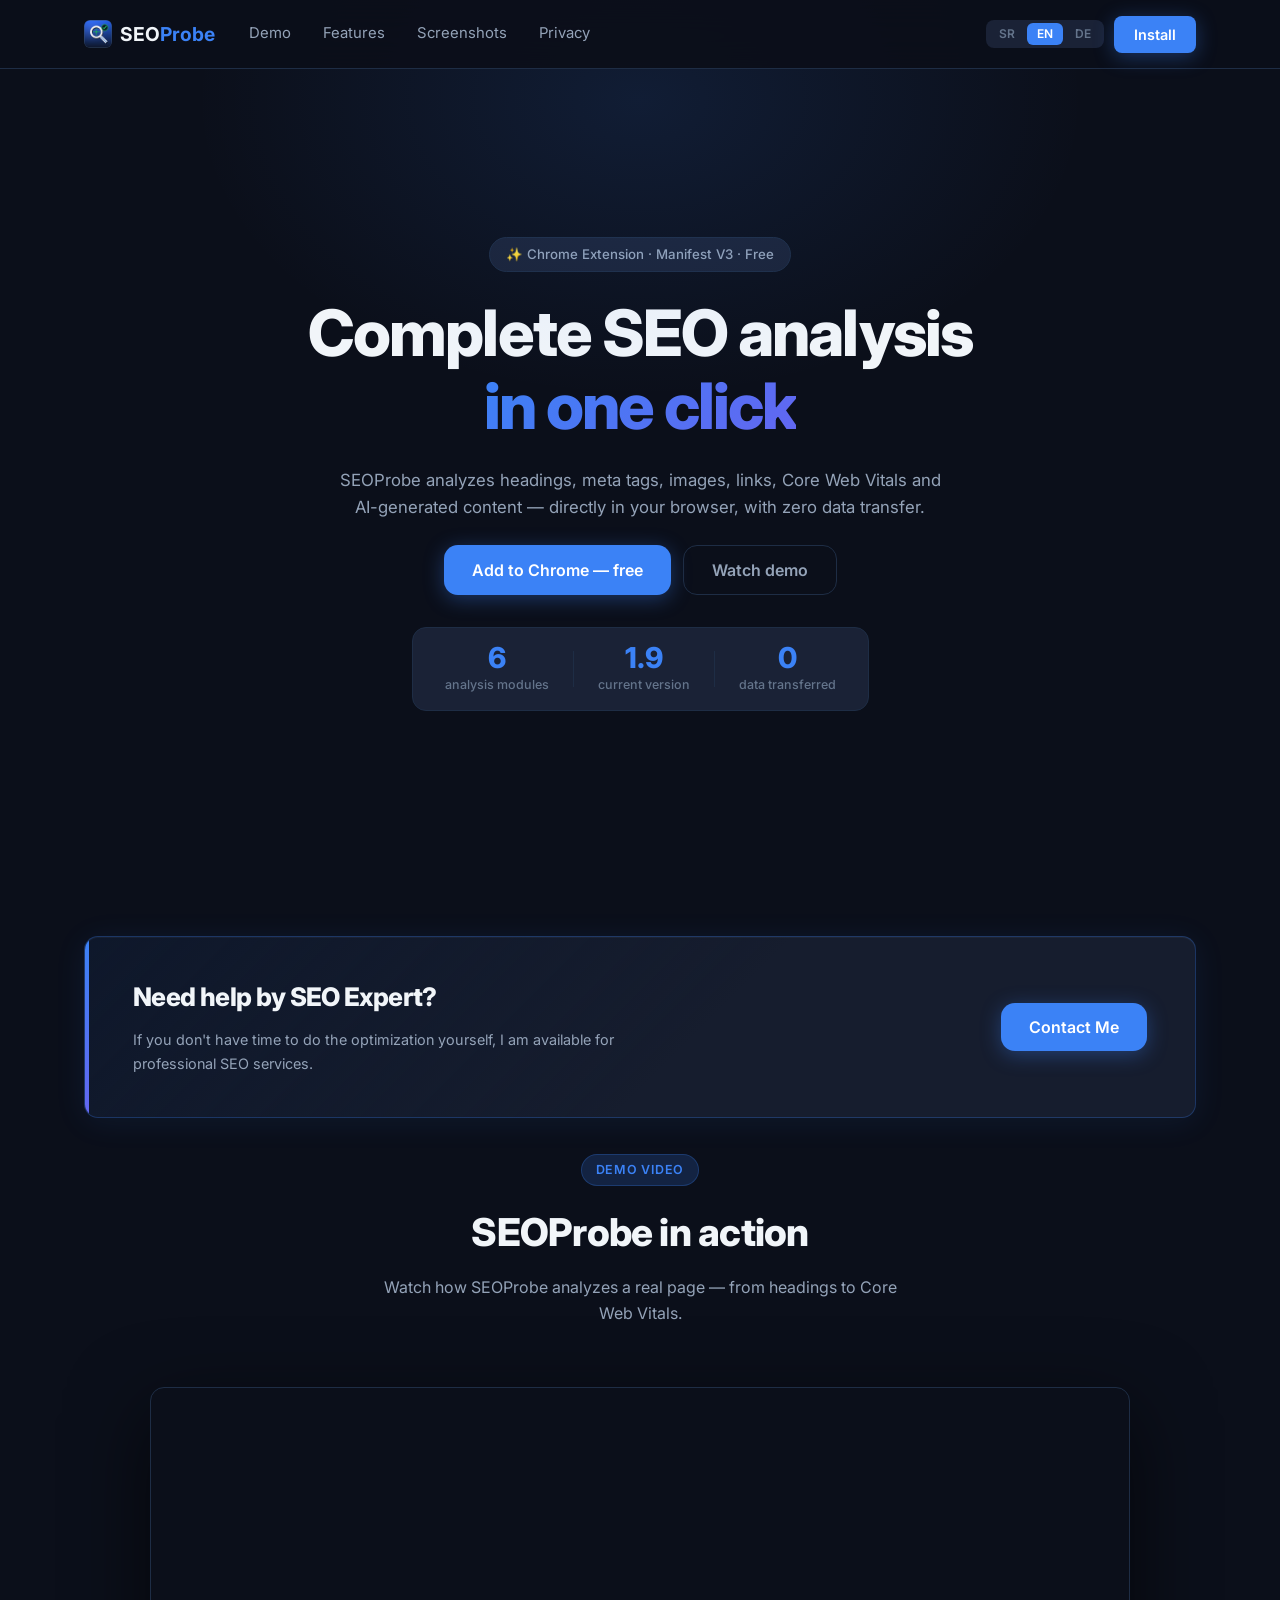
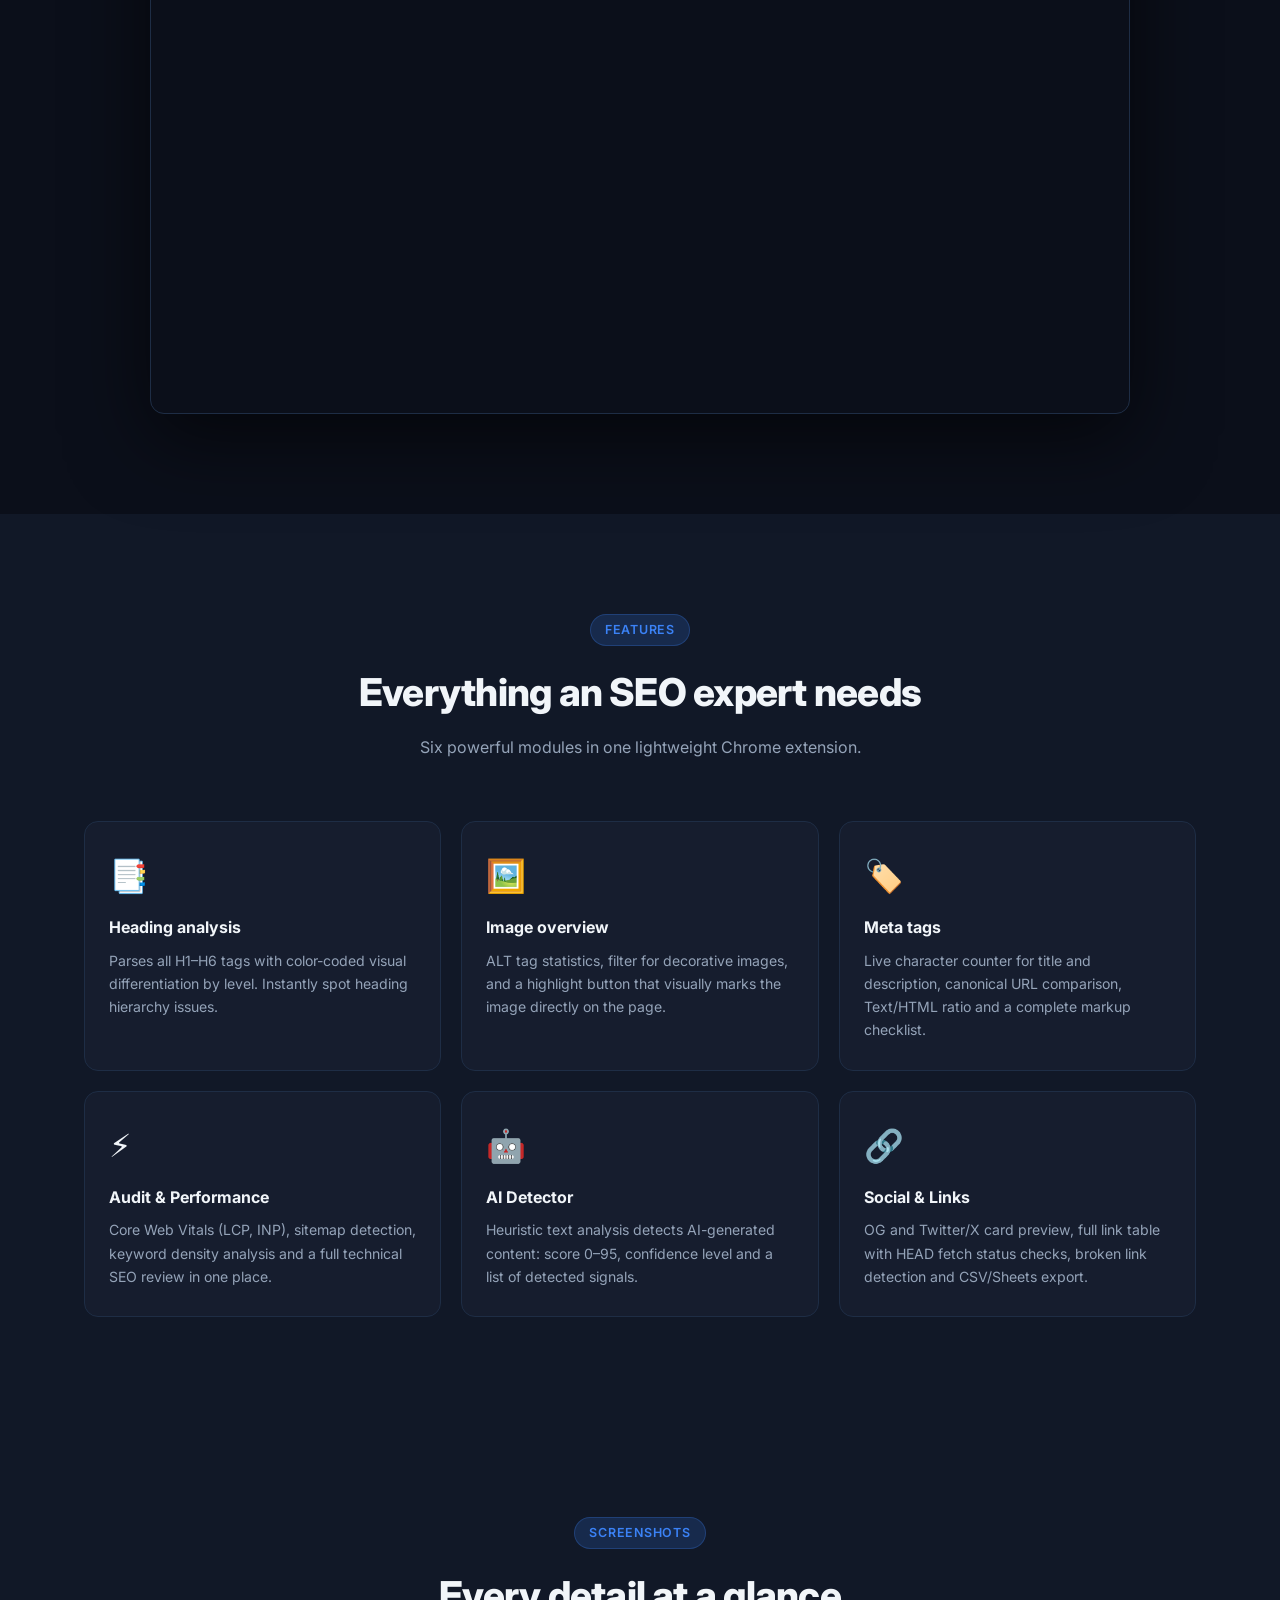
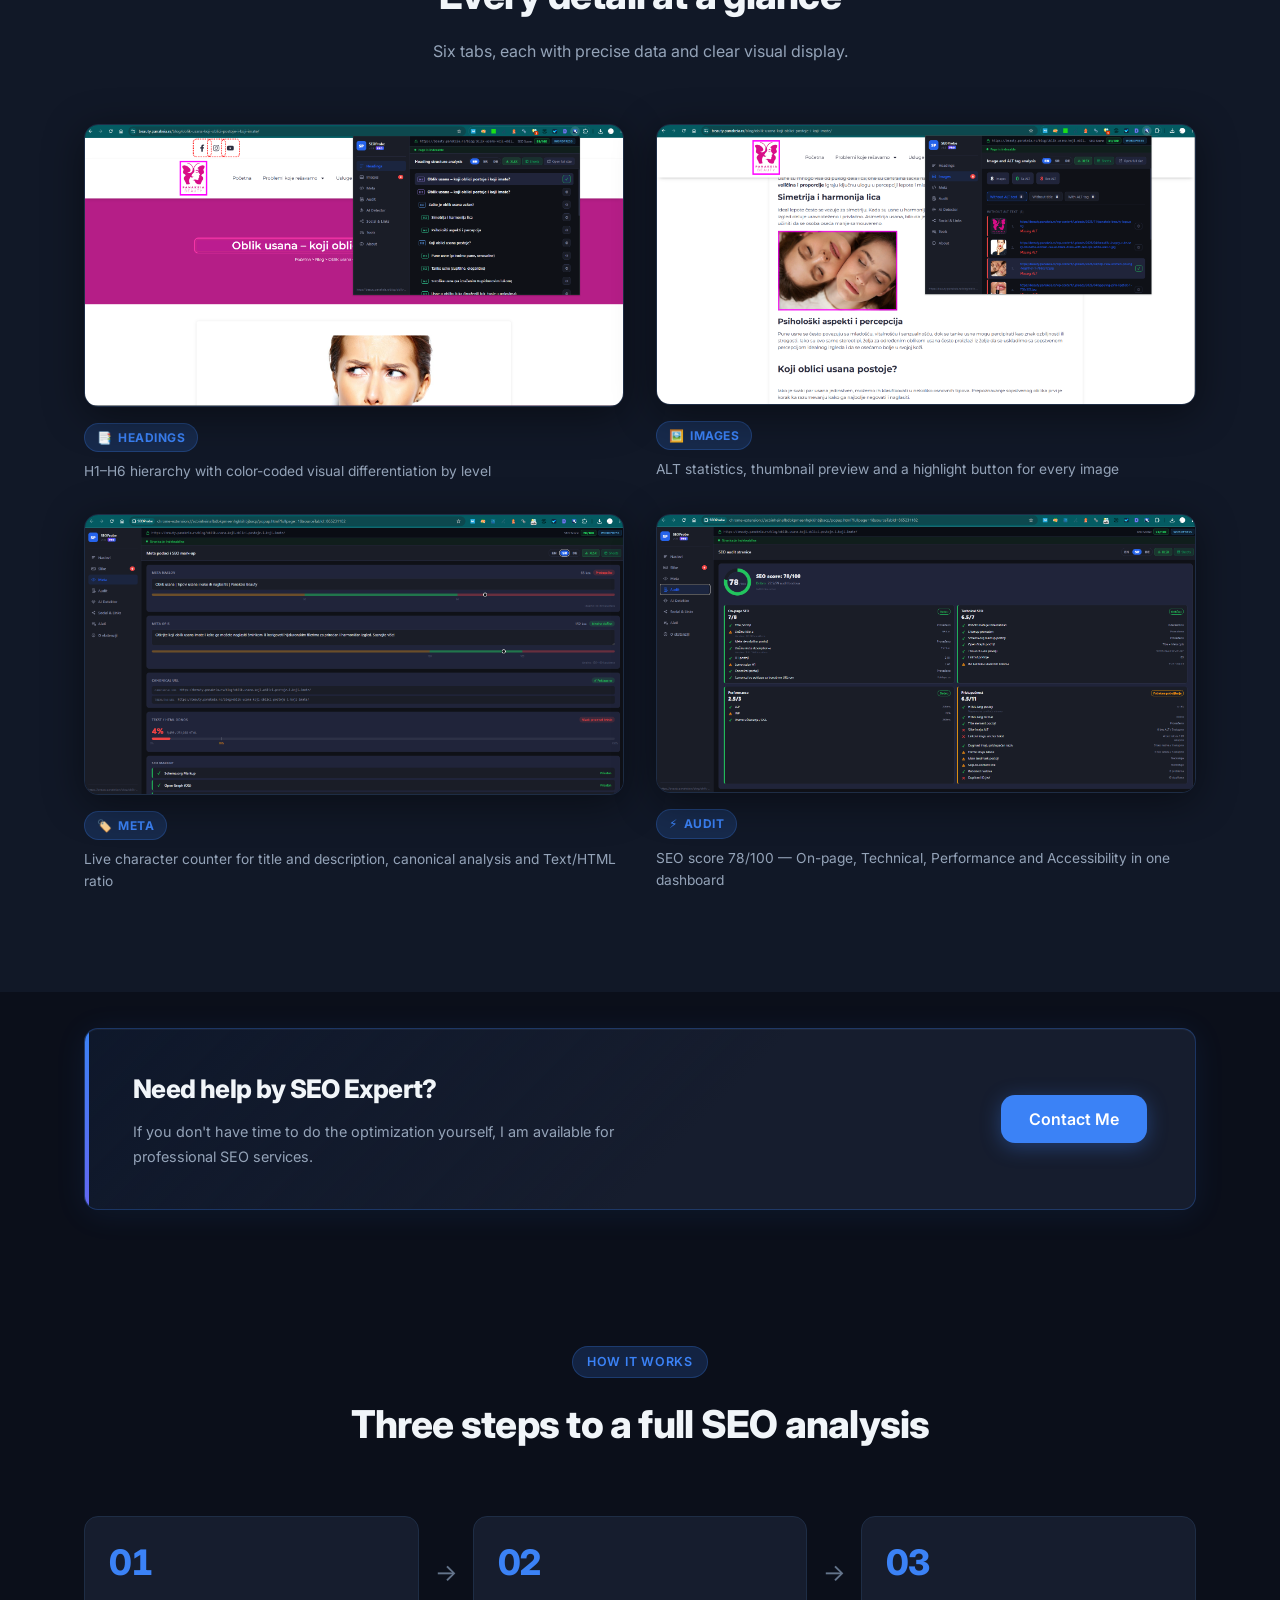
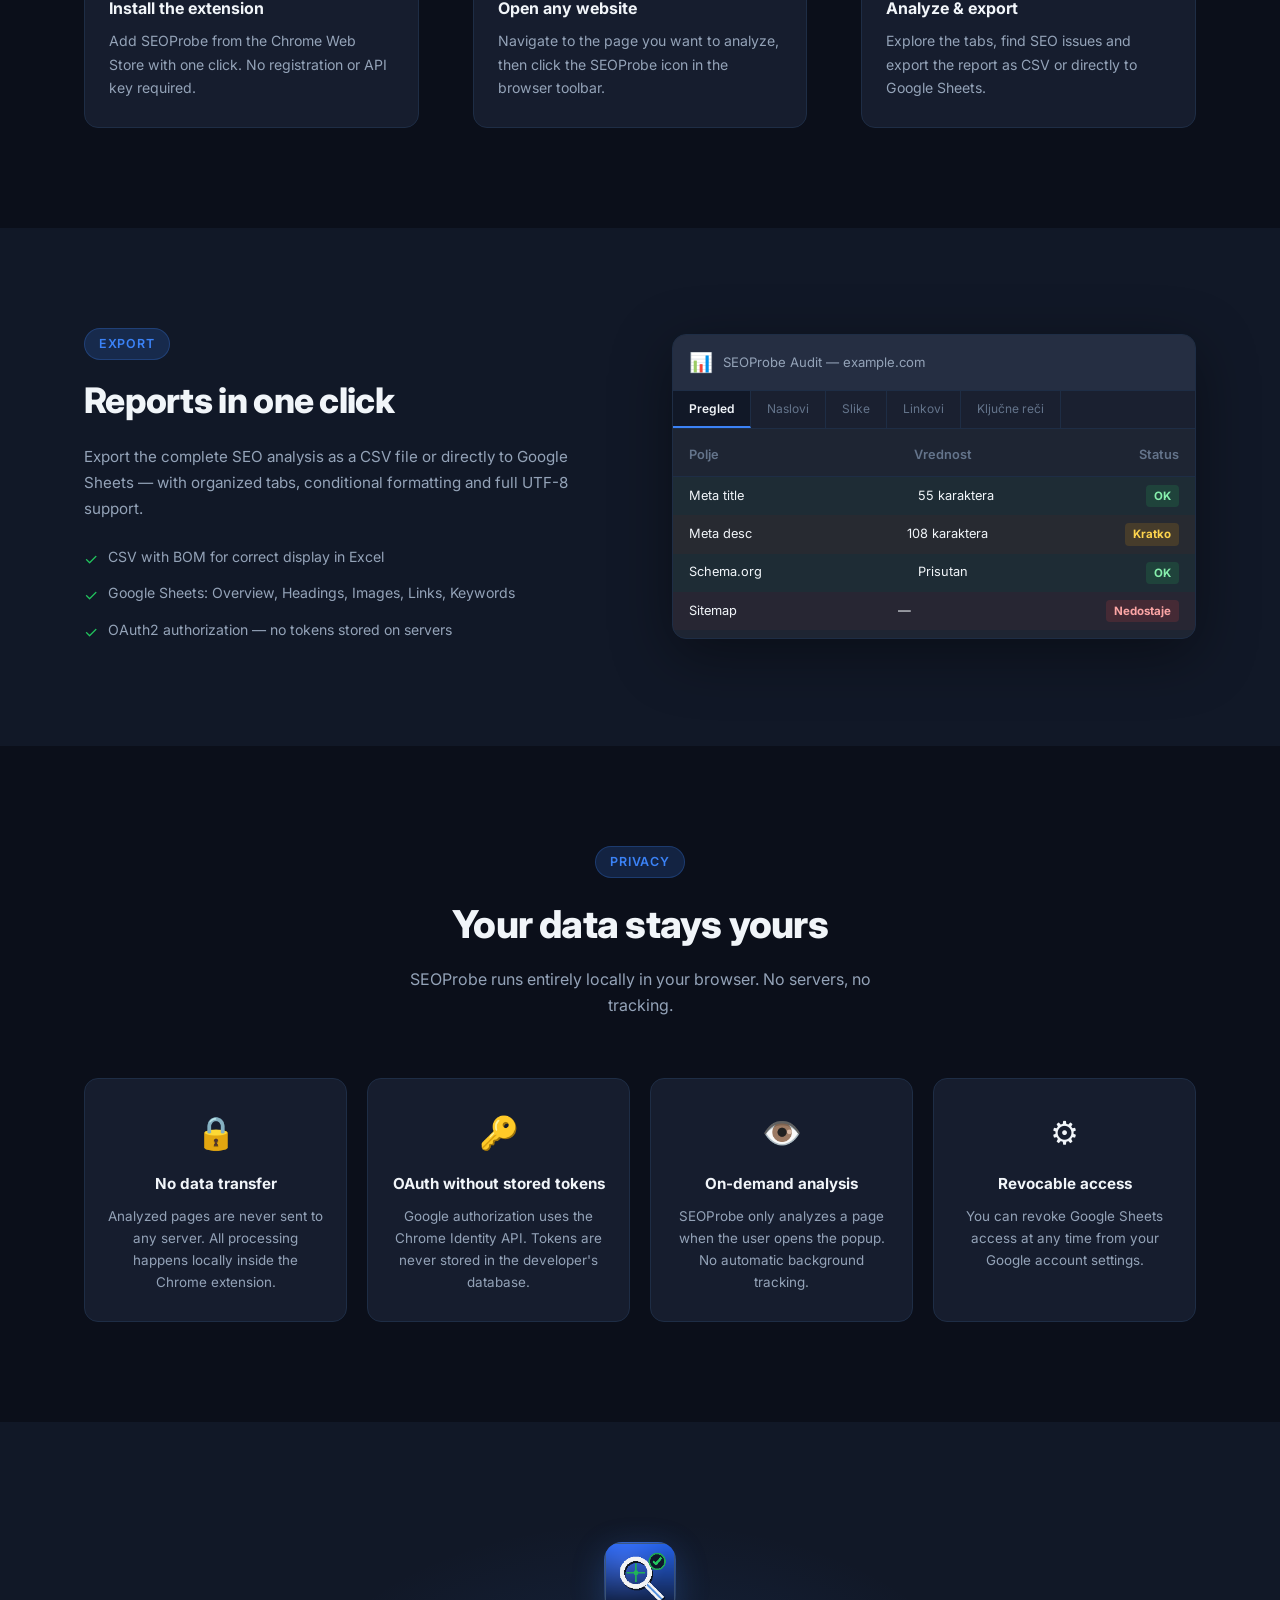
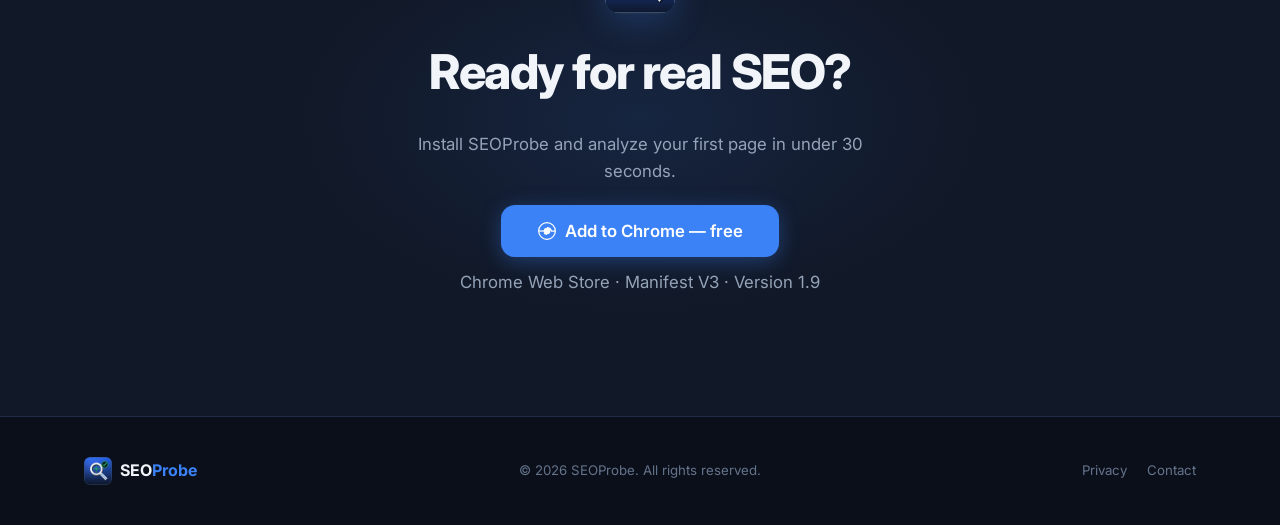
==== commit 7e845d64: "Add files via upload" ====
--- a/index.html
+++ b/index.html
@@ -1,437 +1,476 @@
 <!DOCTYPE html>
 <html lang="sr" data-lang="sr">
+
 <head>
   <meta charset="UTF-8" />
   <meta name="viewport" content="width=device-width, initial-scale=1.0" />
   <title>SEOProbe — Chrome ekstenzija za SEO analizu</title>
-  <meta name="description" content="SEOProbe je besplatna Chrome ekstenzija za kompletnu SEO analizu: naslovi, meta, slike, linkovi, Core Web Vitals i AI detektor." />
+  <meta name="description"
+    content="SEOProbe je besplatna Chrome ekstenzija za kompletnu SEO analizu: naslovi, meta, slike, linkovi, Core Web Vitals i AI detektor." />
   <meta name="theme-color" content="#0b0f1a" />
   <link rel="icon" type="image/png" href="icon128.png" />
 
   <!-- Open Graph -->
   <meta property="og:type" content="website" />
   <meta property="og:title" content="SEOProbe — Chrome Extension for SEO Analysis" />
-  <meta property="og:description" content="Complete SEO audit tool: headings, meta tags, images, links, Core Web Vitals and AI content detector — all in one free Chrome extension." />
+  <meta property="og:description"
+    content="Complete SEO audit tool: headings, meta tags, images, links, Core Web Vitals and AI content detector — all in one free Chrome extension." />
   <meta property="og:image" content="icon128.png" />
 
   <!-- Fonts -->
   <link rel="preconnect" href="https://fonts.googleapis.com" />
   <link rel="preconnect" href="https://fonts.gstatic.com" crossorigin />
-  <link href="https://fonts.googleapis.com/css2?family=Inter:wght@300;400;500;600;700;800&display=swap" rel="stylesheet" />
+  <link href="https://fonts.googleapis.com/css2?family=Inter:wght@300;400;500;600;700;800&display=swap"
+    rel="stylesheet" />
 
   <link rel="stylesheet" href="style.css" />
 </head>
+
 <body>
 
-<!-- ══ NAVBAR ══ -->
-<header class="navbar" id="top">
-  <div class="container nav-inner">
-
-    <!-- Logo — uvek vidljiv, levo -->
-    <a href="#top" class="logo">
-      <img src="icon128.png" alt="SEOProbe" class="logo-img" />
-      <span class="logo-text">SEO<strong>Probe</strong></span>
-    </a>
-
-    <!-- Desktop navigacioni linkovi (sakriveni na mobilnom) -->
-    <nav class="nav-links">
-      <a href="#video"       class="nav-link" data-i18n="nav_demo">Demo</a>
-      <a href="#features"    class="nav-link" data-i18n="nav_features">Funkcionalnosti</a>
-      <a href="#screenshots" class="nav-link" data-i18n="nav_screens">Snimci</a>
-      <a href="privacy.html" class="nav-link" data-i18n="nav_privacy">Privatnost</a>
-    </nav>
-
-    <!-- Desna strana — uvek vidljiva -->
-    <div class="nav-end">
-      <!-- Lang switcher: uvek vidljiv (desktop i mobil) -->
-      <div class="lang-switcher">
-        <button class="lang-btn active" data-lang="sr">SR</button>
-        <button class="lang-btn" data-lang="en">EN</button>
-        <button class="lang-btn" data-lang="de">DE</button>
-      </div>
-      <!-- Install dugme: vidljivo samo na desktop-u -->
-      <a href="#install" class="btn btn-primary nav-cta" data-i18n="nav_install">Instaliraj</a>
-      <!-- Hamburger: vidljiv samo na mobilnom -->
-      <button class="hamburger" id="hamburger" aria-label="Otvori meni" aria-expanded="false">
-        <span class="bar"></span>
-        <span class="bar"></span>
-        <span class="bar"></span>
-      </button>
-    </div>
-
-  </div>
-
-  <!-- Mobile drawer: linkovi + Install dugme -->
-  <div class="mobile-drawer" id="mobile-drawer" aria-hidden="true">
-    <div class="container drawer-inner">
-      <nav class="drawer-links">
-        <a href="#video"       class="nav-link" data-i18n="nav_demo">Demo</a>
-        <a href="#features"    class="nav-link" data-i18n="nav_features">Funkcionalnosti</a>
+  <!-- ══ NAVBAR ══ -->
+  <header class="navbar" id="top">
+    <div class="container nav-inner">
+
+      <!-- Logo — uvek vidljiv, levo -->
+      <a href="#top" class="logo">
+        <img src="icon128.png" alt="SEOProbe" class="logo-img" />
+        <span class="logo-text">SEO<strong>Probe</strong></span>
+      </a>
+
+      <!-- Desktop navigacioni linkovi (sakriveni na mobilnom) -->
+      <nav class="nav-links">
+        <a href="#video" class="nav-link" data-i18n="nav_demo">Demo</a>
+        <a href="#features" class="nav-link" data-i18n="nav_features">Funkcionalnosti</a>
         <a href="#screenshots" class="nav-link" data-i18n="nav_screens">Snimci</a>
         <a href="privacy.html" class="nav-link" data-i18n="nav_privacy">Privatnost</a>
       </nav>
-      <a href="#install" class="btn btn-primary drawer-install" data-i18n="nav_install">Instaliraj</a>
-    </div>
-  </div>
-</header>
-
-<!-- ══ HERO ══ -->
-<section class="hero" id="hero">
-  <div class="hero-bg-glow"></div>
-  <div class="container hero-inner">
-    <div class="hero-badge" data-i18n="hero_badge">✨ Chrome ekstenzija · Manifest V3 · Besplatno</div>
-    <h1 class="hero-title">
-      <span data-i18n="hero_title1">Kompletna SEO analiza</span><br/>
-      <span class="gradient-text" data-i18n="hero_title2">u jednom kliku</span>
-    </h1>
-    <p class="hero-sub" data-i18n="hero_sub">SEOProbe analizira naslove, meta tagove, slike, linkove, Core Web Vitals i AI-generisani sadržaj — direktno u vašem pregledaču, bez prenosa podataka.</p>
-    <div class="hero-cta">
-      <a href="#install" class="btn btn-primary btn-lg" data-i18n="hero_cta">Dodaj u Chrome — besplatno</a>
-      <a href="#video" class="btn btn-ghost btn-lg" data-i18n="hero_learn">Pogledaj demo</a>
-    </div>
-    <div class="hero-stats">
-      <div class="stat-item">
-        <span class="stat-num">6</span>
-        <span class="stat-label" data-i18n="stat_tabs">analitičkih modula</span>
-      </div>
-      <div class="stat-divider"></div>
-      <div class="stat-item">
-        <span class="stat-num">1.9</span>
-        <span class="stat-label" data-i18n="stat_version">trenutna verzija</span>
-      </div>
-      <div class="stat-divider"></div>
-      <div class="stat-item">
-        <span class="stat-num">0</span>
-        <span class="stat-label" data-i18n="stat_data">prenetih podataka</span>
-      </div>
-    </div>
-  </div>
-</section>
-
-<!-- ══ VIDEO ══ -->
-<section class="video-section" id="video">
-  <div class="container">
-    <div class="section-header">
-      <span class="section-tag" data-i18n="video_tag">Demo video</span>
-      <h2 data-i18n="video_title">SEOProbe na delu</h2>
-      <p data-i18n="video_sub">Pogledajte kako SEOProbe analizira pravu stranicu — od naslova do Core Web Vitals.</p>
-    </div>
-    <div class="video-wrap">
-      <iframe
-        class="yt-embed"
-        src="https://www.youtube.com/embed/GE6deA4HkDo?rel=0&modestbranding=1"
-        title="SEOProbe demo video"
-        frameborder="0"
-        allow="accelerometer; autoplay; clipboard-write; encrypted-media; gyroscope; picture-in-picture; web-share"
-        allowfullscreen
-        loading="lazy"
-      ></iframe>
-    </div>
-  </div>
-</section>
-
-<!-- ══ FEATURES ══ -->
-<section class="features" id="features">
-  <div class="container">
-    <div class="section-header">
-      <span class="section-tag" data-i18n="feat_tag">Funkcionalnosti</span>
-      <h2 data-i18n="feat_title">Sve što SEO stručnjak treba</h2>
-      <p data-i18n="feat_sub">Šest moćnih modula u jednoj laganoj Chrome ekstenziji.</p>
-    </div>
-    <div class="feat-grid">
-
-      <div class="feat-card">
-        <div class="feat-icon">📑</div>
-        <h3 data-i18n="f1_title">Analiza naslova</h3>
-        <p data-i18n="f1_desc">Parsira sve H1–H6 tagove sa vizuelnim razlikovanjem po nivou i bojama. Odmah uočite probleme u hijerarhiji naslova.</p>
-      </div>
-
-      <div class="feat-card">
-        <div class="feat-icon">🖼️</div>
-        <h3 data-i18n="f2_title">Pregled slika</h3>
-        <p data-i18n="f2_desc">Statistika ALT tagova, filter za dekorativne slike i highlight dugme koje vizuelno označava sliku direktno na stranici.</p>
-      </div>
-
-      <div class="feat-card">
-        <div class="feat-icon">🏷️</div>
-        <h3 data-i18n="f3_title">Meta tagovi</h3>
-        <p data-i18n="f3_desc">Live brojaš karaktera za title i description, vizuelna kanonska URL analiza, Text/HTML ratio i kompletna markup čeklista.</p>
-      </div>
-
-      <div class="feat-card">
-        <div class="feat-icon">⚡</div>
-        <h3 data-i18n="f4_title">Audit &amp; Performanse</h3>
-        <p data-i18n="f4_desc">Core Web Vitals (LCP, INP), sitemap detekcija, analiza ključnih reči sa gustinom i tehnički SEO pregled na jednom mestu.</p>
-      </div>
-
-      <div class="feat-card">
-        <div class="feat-icon">🤖</div>
-        <h3 data-i18n="f5_title">AI Detektor</h3>
-        <p data-i18n="f5_desc">Heuristička analiza teksta prepoznaje AI-generisani sadržaj: score 0–95, confidence nivo i lista signala na srpskom.</p>
-      </div>
-
-      <div class="feat-card">
-        <div class="feat-icon">🔗</div>
-        <h3 data-i18n="f6_title">Social &amp; Linkovi</h3>
-        <p data-i18n="f6_desc">OG i Twitter/X preview, tabela svih linkova sa HEAD fetch proverom statusa, broken link detekcija i CSV/Sheets export.</p>
-      </div>
-
-    </div>
-  </div>
-</section>
-
-<!-- ══ SCREENSHOTS ══ -->
-<section class="screenshots" id="screenshots">
-  <div class="container">
-    <div class="section-header">
-      <span class="section-tag" data-i18n="screens_tag">Snimci ekrana</span>
-      <h2 data-i18n="screens_title">Svaki detalj na dlanu</h2>
-      <p data-i18n="screens_sub">Šest tabova, svaki sa preciznim podacima i jasnim vizuelnim prikazom.</p>
-    </div>
-    <div class="screenshot-grid">
-
-      <div class="screenshot-item">
-        <a class="screenshot-img-wrap" href="assets/Screenshot%202026-05-12%20190018.png" target="_blank" rel="noopener" aria-label="Tab Naslovi">
-          <img
-            src="assets/Screenshot%202026-05-12%20190018.png"
-            alt="SEOProbe — Tab Naslovi, H1–H6 analiza"
-            class="screenshot-img"
-            loading="lazy"
-          />
-          <div class="screenshot-zoom">🔍</div>
-        </a>
-        <div class="screenshot-caption">
-          <span class="screenshot-tab-badge">📑 <span data-i18n="sc1_badge">Naslovi</span></span>
-          <p data-i18n="sc1_cap">H1–H6 hijerarhija sa vizuelnim razlikovanjem po nivou i bojama</p>
-        </div>
-      </div>
-
-      <div class="screenshot-item">
-        <a class="screenshot-img-wrap" href="assets/Screenshot%202026-05-12%20190131.png" target="_blank" rel="noopener" aria-label="Tab Slike">
-          <img
-            src="assets/Screenshot%202026-05-12%20190131.png"
-            alt="SEOProbe — Tab Slike, ALT analiza"
-            class="screenshot-img"
-            loading="lazy"
-          />
-          <div class="screenshot-zoom">🔍</div>
-        </a>
-        <div class="screenshot-caption">
-          <span class="screenshot-tab-badge">🖼️ <span data-i18n="sc2_badge">Slike</span></span>
-          <p data-i18n="sc2_cap">ALT statistike, thumbnail pregled i highlight dugme za svaku sliku</p>
-        </div>
-      </div>
-
-      <div class="screenshot-item">
-        <a class="screenshot-img-wrap" href="assets/Screenshot%202026-05-12%20190152.png" target="_blank" rel="noopener" aria-label="Tab Meta">
-          <img
-            src="assets/Screenshot%202026-05-12%20190152.png"
-            alt="SEOProbe — Tab Meta, live brojaš karaktera"
-            class="screenshot-img"
-            loading="lazy"
-          />
-          <div class="screenshot-zoom">🔍</div>
-        </a>
-        <div class="screenshot-caption">
-          <span class="screenshot-tab-badge">🏷️ <span data-i18n="sc3_badge">Meta</span></span>
-          <p data-i18n="sc3_cap">Live brojaš za title i description, canonical analiza i Text/HTML ratio</p>
-        </div>
-      </div>
-
-      <div class="screenshot-item">
-        <a class="screenshot-img-wrap" href="assets/Screenshot%202026-05-12%20190209.png" target="_blank" rel="noopener" aria-label="Tab Audit">
-          <img
-            src="assets/Screenshot%202026-05-12%20190209.png"
-            alt="SEOProbe — Tab Audit, SEO score 78/100"
-            class="screenshot-img"
-            loading="lazy"
-          />
-          <div class="screenshot-zoom">🔍</div>
-        </a>
-        <div class="screenshot-caption">
-          <span class="screenshot-tab-badge">⚡ <span data-i18n="sc4_badge">Audit</span></span>
-          <p data-i18n="sc4_cap">SEO score 78/100 — On-page, Technical, Performance i Accessibility u jednom dashboardu</p>
-        </div>
-      </div>
-
-    </div>
-  </div>
-</section>
-
-<!-- ══ HOW IT WORKS ══ -->
-<section class="how" id="how">
-  <div class="container">
-    <div class="section-header">
-      <span class="section-tag" data-i18n="how_tag">Kako radi</span>
-      <h2 data-i18n="how_title">Tri koraka do pune SEO analize</h2>
-    </div>
-    <div class="steps">
-      <div class="step">
-        <div class="step-num">01</div>
-        <div class="step-body">
-          <h3 data-i18n="s1_title">Instaliraj ekstenziju</h3>
-          <p data-i18n="s1_desc">Dodaj SEOProbe iz Chrome Web Store-a jednim klikom. Nije potrebna registracija ni API ključ.</p>
-        </div>
-      </div>
-      <div class="step-arrow">→</div>
-      <div class="step">
-        <div class="step-num">02</div>
-        <div class="step-body">
-          <h3 data-i18n="s2_title">Otvori bilo koji sajt</h3>
-          <p data-i18n="s2_desc">Idi na stranicu koju želiš da analiziraš, pa klikni na ikonicu SEOProbe u traci pregledača.</p>
-        </div>
-      </div>
-      <div class="step-arrow">→</div>
-      <div class="step">
-        <div class="step-num">03</div>
-        <div class="step-body">
-          <h3 data-i18n="s3_title">Analiziraj &amp; eksportuj</h3>
-          <p data-i18n="s3_desc">Istraži tabove, pronađi SEO probleme i eksportuj izveštaj u CSV ili direktno u Google Sheets.</p>
-        </div>
-      </div>
-    </div>
-  </div>
-</section>
-
-<!-- ══ EXPORT ══ -->
-<section class="export-section" id="export">
-  <div class="container export-inner">
-    <div class="export-text">
-      <span class="section-tag" data-i18n="exp_tag">Export</span>
-      <h2 data-i18n="exp_title">Izveštaji jednim klikom</h2>
-      <p data-i18n="exp_desc">Eksportuj kompletnu SEO analizu u CSV fajl ili direktno u Google Sheets — sa organizovanim tabovima, uslovnim formatiranjem i podrškom za UTF-8 karaktere (č, ć, ž, š, đ).</p>
-      <ul class="export-list">
-        <li><span class="check">✓</span><span data-i18n="el1">CSV sa BOM-om za ispravan prikaz u Excelu</span></li>
-        <li><span class="check">✓</span><span data-i18n="el2">Google Sheets: Pregled, Naslovi, Slike, Linkovi, Ključne reči</span></li>
-        <li><span class="check">✓</span><span data-i18n="el3">OAuth2 autorizacija — bez čuvanja tokena na serverima</span></li>
-      </ul>
-    </div>
-    <div class="export-visual">
-      <div class="sheets-mock">
-        <div class="sheets-header">
-          <span class="sheets-logo">📊</span>
-          <span>SEOProbe Audit — example.com</span>
-        </div>
-        <div class="sheets-tabs">
-          <span class="sheets-tab active">Pregled</span>
-          <span class="sheets-tab">Naslovi</span>
-          <span class="sheets-tab">Slike</span>
-          <span class="sheets-tab">Linkovi</span>
-          <span class="sheets-tab">Ključne reči</span>
-        </div>
-        <div class="sheets-rows">
-          <div class="sheets-row head"><span>Polje</span><span>Vrednost</span><span>Status</span></div>
-          <div class="sheets-row ok"><span>Meta title</span><span>55 karaktera</span><span class="badge-ok">OK</span></div>
-          <div class="sheets-row warn"><span>Meta desc</span><span>108 karaktera</span><span class="badge-warn">Kratko</span></div>
-          <div class="sheets-row ok"><span>Schema.org</span><span>Prisutan</span><span class="badge-ok">OK</span></div>
-          <div class="sheets-row bad"><span>Sitemap</span><span>—</span><span class="badge-bad">Nedostaje</span></div>
-        </div>
-      </div>
-    </div>
-  </div>
-</section>
-
-<!-- ══ PRIVACY ══ -->
-<section class="privacy" id="privacy">
-  <div class="container">
-    <div class="section-header">
-      <span class="section-tag" data-i18n="priv_tag">Privatnost</span>
-      <h2 data-i18n="priv_title">Vaši podaci ostaju vaši</h2>
-      <p data-i18n="priv_sub">SEOProbe radi isključivo lokalno u vašem pregledaču. Nema servera, nema praćenja.</p>
-    </div>
-    <div class="privacy-grid">
-      <div class="priv-card">
-        <div class="priv-icon">🔒</div>
-        <h3 data-i18n="p1_title">Nema prenosa podataka</h3>
-        <p data-i18n="p1_desc">Analizirane stranice se ne šalju na nikakav server. Sva obrada se odvija lokalno u Chrome ekstenziji.</p>
-      </div>
-      <div class="priv-card">
-        <div class="priv-icon">🔑</div>
-        <h3 data-i18n="p2_title">OAuth bez čuvanja tokena</h3>
-        <p data-i18n="p2_desc">Google autorizacija koristi Chrome Identity API. Token se ne čuva u bazi programera.</p>
-      </div>
-      <div class="priv-card">
-        <div class="priv-icon">👁️</div>
-        <h3 data-i18n="p3_title">Analiza na zahtev</h3>
-        <p data-i18n="p3_desc">SEOProbe analizira stranicu samo kada korisnik otvori popup. Nema automatskog praćenja u pozadini.</p>
-      </div>
-      <div class="priv-card">
-        <div class="priv-icon">⚙️</div>
-        <h3 data-i18n="p4_title">Opoziv pristupa</h3>
-        <p data-i18n="p4_desc">Google Sheets pristup možete opozvati u bilo kom trenutku iz podešavanja Google naloga.</p>
-      </div>
-    </div>
-  </div>
-</section>
-
-<!-- ══ INSTALL CTA ══ -->
-<section class="install" id="install">
-  <div class="install-glow"></div>
-  <div class="container install-inner">
-    <img src="icon128.png" alt="SEOProbe" class="install-icon" />
-    <h2 data-i18n="inst_title">Spreman za pravi SEO?</h2>
-    <p data-i18n="inst_sub">Instaliraj SEOProbe i analiziraj prvu stranicu za manje od 30 sekundi.</p>
-    <a href="https://chromewebstore.google.com" target="_blank" rel="noopener noreferrer" class="btn btn-primary btn-xl" id="install-btn">
-      <svg width="20" height="20" viewBox="0 0 24 24" fill="none" aria-hidden="true">
-        <circle cx="12" cy="12" r="10" stroke="currentColor" stroke-width="1.5"/>
-        <circle cx="12" cy="12" r="4" fill="currentColor"/>
-        <path d="M12 8c2.5 0 4.6 1.7 5.3 4H22" stroke="currentColor" stroke-width="1.5"/>
-        <path d="M8.7 12H2" stroke="currentColor" stroke-width="1.5"/>
-        <path d="M12 16a4 4 0 0 1-3.5-2" stroke="currentColor" stroke-width="1.5"/>
-      </svg>
-      <span data-i18n="inst_btn">Dodaj u Chrome — besplatno</span>
-    </a>
-    <p class="install-note" data-i18n="inst_note">Chrome Web Store · Manifest V3 · Verzija 1.9</p>
-  </div>
-</section>
-
-<!-- ══ FOOTER ══ -->
-<footer class="footer">
-  <div class="container footer-inner">
-    <div class="footer-logo">
-      <img src="icon128.png" alt="SEOProbe" class="logo-img" />
-      <span class="logo-text">SEO<strong>Probe</strong></span>
-    </div>
-    <p class="footer-copy" data-i18n="footer_copy">© 2026 SEOProbe. Sva prava zadržana.</p>
-    <div class="footer-links">
-      <a href="privacy.html" data-i18n="footer_priv">Privatnost</a>
-      <a href="mailto:senjidejan@gmail.com" data-i18n="footer_contact">Kontakt</a>
-    </div>
-  </div>
-</footer>
-
-<script src="i18n.js"></script>
-<script>
-(function () {
-  var btn    = document.getElementById('hamburger');
-  var drawer = document.getElementById('mobile-drawer');
-  if (!btn || !drawer) return;
-
-  function close() {
-    btn.classList.remove('is-open');
-    drawer.classList.remove('is-open');
-    btn.setAttribute('aria-expanded', 'false');
-    drawer.setAttribute('aria-hidden', 'true');
-  }
-
-  btn.addEventListener('click', function () {
-    var opening = !btn.classList.contains('is-open');
-    btn.classList.toggle('is-open');
-    drawer.classList.toggle('is-open');
-    btn.setAttribute('aria-expanded', String(opening));
-    drawer.setAttribute('aria-hidden', String(!opening));
-  });
-
-  /* Zatvori meni kad se klikne na link ili Install dugme */
-  drawer.querySelectorAll('a').forEach(function (a) {
-    a.addEventListener('click', close);
-  });
-
-  /* Zatvori meni kad se klikne izvan navbara */
-  document.addEventListener('click', function (e) {
-    if (!e.target.closest('.navbar')) close();
-  });
-})();
-</script>
+
+      <!-- Desna strana — uvek vidljiva -->
+      <div class="nav-end">
+        <!-- Lang switcher: uvek vidljiv (desktop i mobil) -->
+        <div class="lang-switcher">
+          <button class="lang-btn active" data-lang="sr">SR</button>
+          <button class="lang-btn" data-lang="en">EN</button>
+          <button class="lang-btn" data-lang="de">DE</button>
+        </div>
+        <!-- Install dugme: vidljivo samo na desktop-u -->
+        <a href="#install" class="btn btn-primary nav-cta" data-i18n="nav_install">Instaliraj</a>
+        <!-- Hamburger: vidljiv samo na mobilnom -->
+        <button class="hamburger" id="hamburger" aria-label="Otvori meni" aria-expanded="false">
+          <span class="bar"></span>
+          <span class="bar"></span>
+          <span class="bar"></span>
+        </button>
+      </div>
+
+    </div>
+
+    <!-- Mobile drawer: linkovi + Install dugme -->
+    <div class="mobile-drawer" id="mobile-drawer" aria-hidden="true">
+      <div class="container drawer-inner">
+        <nav class="drawer-links">
+          <a href="#video" class="nav-link" data-i18n="nav_demo">Demo</a>
+          <a href="#features" class="nav-link" data-i18n="nav_features">Funkcionalnosti</a>
+          <a href="#screenshots" class="nav-link" data-i18n="nav_screens">Snimci</a>
+          <a href="privacy.html" class="nav-link" data-i18n="nav_privacy">Privatnost</a>
+        </nav>
+        <a href="#install" class="btn btn-primary drawer-install" data-i18n="nav_install">Instaliraj</a>
+      </div>
+    </div>
+  </header>
+
+  <!-- ══ HERO ══ -->
+  <section class="hero" id="hero">
+    <div class="hero-bg-glow"></div>
+    <div class="container hero-inner">
+      <div class="hero-badge" data-i18n="hero_badge">✨ Chrome ekstenzija · Manifest V3 · Besplatno</div>
+      <h1 class="hero-title">
+        <span data-i18n="hero_title1">Kompletna SEO analiza</span><br />
+        <span class="gradient-text" data-i18n="hero_title2">u jednom kliku</span>
+      </h1>
+      <p class="hero-sub" data-i18n="hero_sub">SEOProbe analizira naslove, meta tagove, slike, linkove, Core Web Vitals
+        i AI-generisani sadržaj — direktno u vašem pregledaču, bez prenosa podataka.</p>
+      <div class="hero-cta">
+        <a href="#install" class="btn btn-primary btn-lg" data-i18n="hero_cta">Dodaj u Chrome — besplatno</a>
+        <a href="#video" class="btn btn-ghost btn-lg" data-i18n="hero_learn">Pogledaj demo</a>
+      </div>
+      <div class="hero-stats">
+        <div class="stat-item">
+          <span class="stat-num">6</span>
+          <span class="stat-label" data-i18n="stat_tabs">analitičkih modula</span>
+        </div>
+        <div class="stat-divider"></div>
+        <div class="stat-item">
+          <span class="stat-num">1.9</span>
+          <span class="stat-label" data-i18n="stat_version">trenutna verzija</span>
+        </div>
+        <div class="stat-divider"></div>
+        <div class="stat-item">
+          <span class="stat-num">0</span>
+          <span class="stat-label" data-i18n="stat_data">prenetih podataka</span>
+        </div>
+      </div>
+    </div>
+  </section>
+
+  <!-- ══ LEAD BANNER 1 ══ -->
+  <section class="lead-banner">
+    <div class="container">
+      <div class="lead-inner">
+        <div class="lead-text">
+          <h2 class="lead-title" data-i18n="lead_title">Potrebna vam je pomoć SEO stručnjaka?</h2>
+          <p class="lead-desc" data-i18n="lead_desc">Ako nemate vremena da sami radite optimizaciju, stojim vam na
+            raspolaganju za profesionalne SEO usluge.</p>
+        </div>
+        <a href="mailto:senjidejan@gmail.com" class="btn btn-primary btn-lg" data-i18n="lead_btn">Kontaktiraj me</a>
+      </div>
+    </div>
+  </section>
+
+  <!-- ══ VIDEO ══ -->
+  <section class="video-section" id="video">
+    <div class="container">
+      <div class="section-header">
+        <span class="section-tag" data-i18n="video_tag">Demo video</span>
+        <h2 data-i18n="video_title">SEOProbe na delu</h2>
+        <p data-i18n="video_sub">Pogledajte kako SEOProbe analizira pravu stranicu — od naslova do Core Web Vitals.</p>
+      </div>
+      <div class="video-wrap">
+        <iframe class="yt-embed" src="https://www.youtube.com/embed/GE6deA4HkDo?rel=0&modestbranding=1"
+          title="SEOProbe demo video" frameborder="0"
+          allow="accelerometer; autoplay; clipboard-write; encrypted-media; gyroscope; picture-in-picture; web-share"
+          allowfullscreen loading="lazy"></iframe>
+      </div>
+    </div>
+  </section>
+
+  <!-- ══ FEATURES ══ -->
+  <section class="features" id="features">
+    <div class="container">
+      <div class="section-header">
+        <span class="section-tag" data-i18n="feat_tag">Funkcionalnosti</span>
+        <h2 data-i18n="feat_title">Sve što SEO stručnjak treba</h2>
+        <p data-i18n="feat_sub">Šest moćnih modula u jednoj laganoj Chrome ekstenziji.</p>
+      </div>
+      <div class="feat-grid">
+
+        <div class="feat-card">
+          <div class="feat-icon">📑</div>
+          <h3 data-i18n="f1_title">Analiza naslova</h3>
+          <p data-i18n="f1_desc">Parsira sve H1–H6 tagove sa vizuelnim razlikovanjem po nivou i bojama. Odmah uočite
+            probleme u hijerarhiji naslova.</p>
+        </div>
+
+        <div class="feat-card">
+          <div class="feat-icon">🖼️</div>
+          <h3 data-i18n="f2_title">Pregled slika</h3>
+          <p data-i18n="f2_desc">Statistika ALT tagova, filter za dekorativne slike i highlight dugme koje vizuelno
+            označava sliku direktno na stranici.</p>
+        </div>
+
+        <div class="feat-card">
+          <div class="feat-icon">🏷️</div>
+          <h3 data-i18n="f3_title">Meta tagovi</h3>
+          <p data-i18n="f3_desc">Live brojaš karaktera za title i description, vizuelna kanonska URL analiza, Text/HTML
+            ratio i kompletna markup čeklista.</p>
+        </div>
+
+        <div class="feat-card">
+          <div class="feat-icon">⚡</div>
+          <h3 data-i18n="f4_title">Audit &amp; Performanse</h3>
+          <p data-i18n="f4_desc">Core Web Vitals (LCP, INP), sitemap detekcija, analiza ključnih reči sa gustinom i
+            tehnički SEO pregled na jednom mestu.</p>
+        </div>
+
+        <div class="feat-card">
+          <div class="feat-icon">🤖</div>
+          <h3 data-i18n="f5_title">AI Detektor</h3>
+          <p data-i18n="f5_desc">Heuristička analiza teksta prepoznaje AI-generisani sadržaj: score 0–95, confidence
+            nivo i lista signala na srpskom.</p>
+        </div>
+
+        <div class="feat-card">
+          <div class="feat-icon">🔗</div>
+          <h3 data-i18n="f6_title">Social &amp; Linkovi</h3>
+          <p data-i18n="f6_desc">OG i Twitter/X preview, tabela svih linkova sa HEAD fetch proverom statusa, broken link
+            detekcija i CSV/Sheets export.</p>
+        </div>
+
+      </div>
+    </div>
+  </section>
+
+  <!-- ══ SCREENSHOTS ══ -->
+  <section class="screenshots" id="screenshots">
+    <div class="container">
+      <div class="section-header">
+        <span class="section-tag" data-i18n="screens_tag">Snimci ekrana</span>
+        <h2 data-i18n="screens_title">Svaki detalj na dlanu</h2>
+        <p data-i18n="screens_sub">Šest tabova, svaki sa preciznim podacima i jasnim vizuelnim prikazom.</p>
+      </div>
+      <div class="screenshot-grid">
+
+        <div class="screenshot-item">
+          <a class="screenshot-img-wrap" href="assets/Screenshot%202026-05-12%20190018.png" target="_blank"
+            rel="noopener" aria-label="Tab Naslovi">
+            <img src="assets/Screenshot%202026-05-12%20190018.png" alt="SEOProbe — Tab Naslovi, H1–H6 analiza"
+              class="screenshot-img" loading="lazy" />
+            <div class="screenshot-zoom">🔍</div>
+          </a>
+          <div class="screenshot-caption">
+            <span class="screenshot-tab-badge">📑 <span data-i18n="sc1_badge">Naslovi</span></span>
+            <p data-i18n="sc1_cap">H1–H6 hijerarhija sa vizuelnim razlikovanjem po nivou i bojama</p>
+          </div>
+        </div>
+
+        <div class="screenshot-item">
+          <a class="screenshot-img-wrap" href="assets/Screenshot%202026-05-12%20190131.png" target="_blank"
+            rel="noopener" aria-label="Tab Slike">
+            <img src="assets/Screenshot%202026-05-12%20190131.png" alt="SEOProbe — Tab Slike, ALT analiza"
+              class="screenshot-img" loading="lazy" />
+            <div class="screenshot-zoom">🔍</div>
+          </a>
+          <div class="screenshot-caption">
+            <span class="screenshot-tab-badge">🖼️ <span data-i18n="sc2_badge">Slike</span></span>
+            <p data-i18n="sc2_cap">ALT statistike, thumbnail pregled i highlight dugme za svaku sliku</p>
+          </div>
+        </div>
+
+        <div class="screenshot-item">
+          <a class="screenshot-img-wrap" href="assets/Screenshot%202026-05-12%20190152.png" target="_blank"
+            rel="noopener" aria-label="Tab Meta">
+            <img src="assets/Screenshot%202026-05-12%20190152.png" alt="SEOProbe — Tab Meta, live brojaš karaktera"
+              class="screenshot-img" loading="lazy" />
+            <div class="screenshot-zoom">🔍</div>
+          </a>
+          <div class="screenshot-caption">
+            <span class="screenshot-tab-badge">🏷️ <span data-i18n="sc3_badge">Meta</span></span>
+            <p data-i18n="sc3_cap">Live brojaš za title i description, canonical analiza i Text/HTML ratio</p>
+          </div>
+        </div>
+
+        <div class="screenshot-item">
+          <a class="screenshot-img-wrap" href="assets/Screenshot%202026-05-12%20190209.png" target="_blank"
+            rel="noopener" aria-label="Tab Audit">
+            <img src="assets/Screenshot%202026-05-12%20190209.png" alt="SEOProbe — Tab Audit, SEO score 78/100"
+              class="screenshot-img" loading="lazy" />
+            <div class="screenshot-zoom">🔍</div>
+          </a>
+          <div class="screenshot-caption">
+            <span class="screenshot-tab-badge">⚡ <span data-i18n="sc4_badge">Audit</span></span>
+            <p data-i18n="sc4_cap">SEO score 78/100 — On-page, Technical, Performance i Accessibility u jednom
+              dashboardu</p>
+          </div>
+        </div>
+
+      </div>
+    </div>
+  </section>
+
+  <!-- ══ LEAD BANNER 2 ══ -->
+  <section class="lead-banner">
+    <div class="container">
+      <div class="lead-inner">
+        <div class="lead-text">
+          <h2 class="lead-title" data-i18n="lead_title">PPotrebna vam je pomoć SEO stručnjaka?</h2>
+          <p class="lead-desc" data-i18n="lead_desc">Ako nemate vremena da sami radite optimizaciju, stojim vam na
+            raspolaganju za profesionalne SEO usluge.</p>
+        </div>
+        <a href="mailto:senjidejan@gmail.com" class="btn btn-primary btn-lg" data-i18n="lead_btn">Kontaktiraj me</a>
+      </div>
+    </div>
+  </section>
+
+  <!-- ══ HOW IT WORKS ══ -->
+  <section class="how" id="how">
+    <div class="container">
+      <div class="section-header">
+        <span class="section-tag" data-i18n="how_tag">Kako radi</span>
+        <h2 data-i18n="how_title">Tri koraka do pune SEO analize</h2>
+      </div>
+      <div class="steps">
+        <div class="step">
+          <div class="step-num">01</div>
+          <div class="step-body">
+            <h3 data-i18n="s1_title">Instaliraj ekstenziju</h3>
+            <p data-i18n="s1_desc">Dodaj SEOProbe iz Chrome Web Store-a jednim klikom. Nije potrebna registracija ni API
+              ključ.</p>
+          </div>
+        </div>
+        <div class="step-arrow">→</div>
+        <div class="step">
+          <div class="step-num">02</div>
+          <div class="step-body">
+            <h3 data-i18n="s2_title">Otvori bilo koji sajt</h3>
+            <p data-i18n="s2_desc">Idi na stranicu koju želiš da analiziraš, pa klikni na ikonicu SEOProbe u traci
+              pregledača.</p>
+          </div>
+        </div>
+        <div class="step-arrow">→</div>
+        <div class="step">
+          <div class="step-num">03</div>
+          <div class="step-body">
+            <h3 data-i18n="s3_title">Analiziraj &amp; eksportuj</h3>
+            <p data-i18n="s3_desc">Istraži tabove, pronađi SEO probleme i eksportuj izveštaj u CSV ili direktno u Google
+              Sheets.</p>
+          </div>
+        </div>
+      </div>
+    </div>
+  </section>
+
+  <!-- ══ EXPORT ══ -->
+  <section class="export-section" id="export">
+    <div class="container export-inner">
+      <div class="export-text">
+        <span class="section-tag" data-i18n="exp_tag">Export</span>
+        <h2 data-i18n="exp_title">Izveštaji jednim klikom</h2>
+        <p data-i18n="exp_desc">Eksportuj kompletnu SEO analizu u CSV fajl ili direktno u Google Sheets — sa
+          organizovanim tabovima, uslovnim formatiranjem i podrškom za UTF-8 karaktere (č, ć, ž, š, đ).</p>
+        <ul class="export-list">
+          <li><span class="check">✓</span><span data-i18n="el1">CSV sa BOM-om za ispravan prikaz u Excelu</span></li>
+          <li><span class="check">✓</span><span data-i18n="el2">Google Sheets: Pregled, Naslovi, Slike, Linkovi, Ključne
+              reči</span></li>
+          <li><span class="check">✓</span><span data-i18n="el3">OAuth2 autorizacija — bez čuvanja tokena na
+              serverima</span></li>
+        </ul>
+      </div>
+      <div class="export-visual">
+        <div class="sheets-mock">
+          <div class="sheets-header">
+            <span class="sheets-logo">📊</span>
+            <span>SEOProbe Audit — example.com</span>
+          </div>
+          <div class="sheets-tabs">
+            <span class="sheets-tab active">Pregled</span>
+            <span class="sheets-tab">Naslovi</span>
+            <span class="sheets-tab">Slike</span>
+            <span class="sheets-tab">Linkovi</span>
+            <span class="sheets-tab">Ključne reči</span>
+          </div>
+          <div class="sheets-rows">
+            <div class="sheets-row head"><span>Polje</span><span>Vrednost</span><span>Status</span></div>
+            <div class="sheets-row ok"><span>Meta title</span><span>55 karaktera</span><span class="badge-ok">OK</span>
+            </div>
+            <div class="sheets-row warn"><span>Meta desc</span><span>108 karaktera</span><span
+                class="badge-warn">Kratko</span></div>
+            <div class="sheets-row ok"><span>Schema.org</span><span>Prisutan</span><span class="badge-ok">OK</span>
+            </div>
+            <div class="sheets-row bad"><span>Sitemap</span><span>—</span><span class="badge-bad">Nedostaje</span></div>
+          </div>
+        </div>
+      </div>
+    </div>
+  </section>
+
+  <!-- ══ PRIVACY ══ -->
+  <section class="privacy" id="privacy">
+    <div class="container">
+      <div class="section-header">
+        <span class="section-tag" data-i18n="priv_tag">Privatnost</span>
+        <h2 data-i18n="priv_title">Vaši podaci ostaju vaši</h2>
+        <p data-i18n="priv_sub">SEOProbe radi isključivo lokalno u vašem pregledaču. Nema servera, nema praćenja.</p>
+      </div>
+      <div class="privacy-grid">
+        <div class="priv-card">
+          <div class="priv-icon">🔒</div>
+          <h3 data-i18n="p1_title">Nema prenosa podataka</h3>
+          <p data-i18n="p1_desc">Analizirane stranice se ne šalju na nikakav server. Sva obrada se odvija lokalno u
+            Chrome ekstenziji.</p>
+        </div>
+        <div class="priv-card">
+          <div class="priv-icon">🔑</div>
+          <h3 data-i18n="p2_title">OAuth bez čuvanja tokena</h3>
+          <p data-i18n="p2_desc">Google autorizacija koristi Chrome Identity API. Token se ne čuva u bazi programera.
+          </p>
+        </div>
+        <div class="priv-card">
+          <div class="priv-icon">👁️</div>
+          <h3 data-i18n="p3_title">Analiza na zahtev</h3>
+          <p data-i18n="p3_desc">SEOProbe analizira stranicu samo kada korisnik otvori popup. Nema automatskog praćenja
+            u pozadini.</p>
+        </div>
+        <div class="priv-card">
+          <div class="priv-icon">⚙️</div>
+          <h3 data-i18n="p4_title">Opoziv pristupa</h3>
+          <p data-i18n="p4_desc">Google Sheets pristup možete opozvati u bilo kom trenutku iz podešavanja Google naloga.
+          </p>
+        </div>
+      </div>
+    </div>
+  </section>
+
+  <!-- ══ INSTALL CTA ══ -->
+  <section class="install" id="install">
+    <div class="install-glow"></div>
+    <div class="container install-inner">
+      <img src="icon128.png" alt="SEOProbe" class="install-icon" />
+      <h2 data-i18n="inst_title">Spreman za pravi SEO?</h2>
+      <p data-i18n="inst_sub">Instaliraj SEOProbe i analiziraj prvu stranicu za manje od 30 sekundi.</p>
+      <a href="https://chromewebstore.google.com" target="_blank" rel="noopener noreferrer"
+        class="btn btn-primary btn-xl" id="install-btn">
+        <svg width="20" height="20" viewBox="0 0 24 24" fill="none" aria-hidden="true">
+          <circle cx="12" cy="12" r="10" stroke="currentColor" stroke-width="1.5" />
+          <circle cx="12" cy="12" r="4" fill="currentColor" />
+          <path d="M12 8c2.5 0 4.6 1.7 5.3 4H22" stroke="currentColor" stroke-width="1.5" />
+          <path d="M8.7 12H2" stroke="currentColor" stroke-width="1.5" />
+          <path d="M12 16a4 4 0 0 1-3.5-2" stroke="currentColor" stroke-width="1.5" />
+        </svg>
+        <span data-i18n="inst_btn">Dodaj u Chrome — besplatno</span>
+      </a>
+      <p class="install-note" data-i18n="inst_note">Chrome Web Store · Manifest V3 · Verzija 1.9</p>
+    </div>
+  </section>
+
+  <!-- ══ FOOTER ══ -->
+  <footer class="footer">
+    <div class="container footer-inner">
+      <div class="footer-logo">
+        <img src="icon128.png" alt="SEOProbe" class="logo-img" />
+        <span class="logo-text">SEO<strong>Probe</strong></span>
+      </div>
+      <p class="footer-copy" data-i18n="footer_copy">© 2026 SEOProbe. Sva prava zadržana.</p>
+      <div class="footer-links">
+        <a href="privacy.html" data-i18n="footer_priv">Privatnost</a>
+        <a href="mailto:senjidejan@gmail.com" data-i18n="footer_contact">Kontakt</a>
+      </div>
+    </div>
+  </footer>
+
+  <script src="i18n.js"></script>
+  <script>
+    (function () {
+      var btn = document.getElementById('hamburger');
+      var drawer = document.getElementById('mobile-drawer');
+      if (!btn || !drawer) return;
+
+      function close() {
+        btn.classList.remove('is-open');
+        drawer.classList.remove('is-open');
+        btn.setAttribute('aria-expanded', 'false');
+        drawer.setAttribute('aria-hidden', 'true');
+      }
+
+      btn.addEventListener('click', function () {
+        var opening = !btn.classList.contains('is-open');
+        btn.classList.toggle('is-open');
+        drawer.classList.toggle('is-open');
+        btn.setAttribute('aria-expanded', String(opening));
+        drawer.setAttribute('aria-hidden', String(!opening));
+      });
+
+      /* Zatvori meni kad se klikne na link ili Install dugme */
+      drawer.querySelectorAll('a').forEach(function (a) {
+        a.addEventListener('click', close);
+      });
+
+      /* Zatvori meni kad se klikne izvan navbara */
+      document.addEventListener('click', function (e) {
+        if (!e.target.closest('.navbar')) close();
+      });
+    })();
+  </script>
 </body>
-</html>
+
+</html>
--- a/style.css
+++ b/style.css
@@ -378,6 +378,32 @@
 }
 .screenshot-caption p { font-size: .86rem; color: var(--text2); line-height: 1.6; }
 
+/* ── Lead Banner ── */
+.lead-banner { padding: 36px 0; background: var(--bg); }
+.lead-inner {
+  display: flex; align-items: center; justify-content: space-between; gap: 36px;
+  position: relative; overflow: hidden;
+  background: linear-gradient(135deg, rgba(59,130,246,.08) 0%, var(--card) 55%);
+  border: 1px solid rgba(59,130,246,.28);
+  border-radius: var(--radius);
+  padding: 40px 48px;
+  box-shadow: 0 4px 32px rgba(59,130,246,.09), inset 0 1px 0 rgba(255,255,255,.04);
+}
+.lead-inner::before {
+  content: '';
+  position: absolute; left: 0; top: 0; bottom: 0; width: 4px;
+  background: linear-gradient(to bottom, var(--accent), var(--accent2));
+}
+.lead-text { flex: 1; }
+.lead-title {
+  font-size: clamp(1.2rem, 2.4vw, 1.6rem);
+  font-weight: 800; letter-spacing: -.025em;
+  margin-bottom: 10px; color: var(--text);
+}
+.lead-desc {
+  font-size: .9rem; color: var(--text2); line-height: 1.7; max-width: 520px;
+}
+
 /* ── Install icon ── */
 .install-icon { width: 72px; height: 72px; border-radius: 18px; box-shadow: 0 8px 32px rgba(59,130,246,.25); }
 
@@ -395,6 +421,14 @@
   .nav-end   { margin-left: auto; }
   /* Prikaži hamburger */
   .hamburger { display: flex; }
+  /* Lead banner */
+  .lead-inner {
+    flex-direction: column; text-align: center;
+    padding: 32px 24px; gap: 24px;
+  }
+  .lead-inner::before { width: 100%; height: 4px; bottom: auto; right: 0; }
+  .lead-desc { max-width: 100%; }
+  .lead-inner .btn { width: 100%; justify-content: center; }
   .feat-grid { grid-template-columns: 1fr; }
   .privacy-grid { grid-template-columns: 1fr; }
   .screenshot-grid { grid-template-columns: 1fr; }
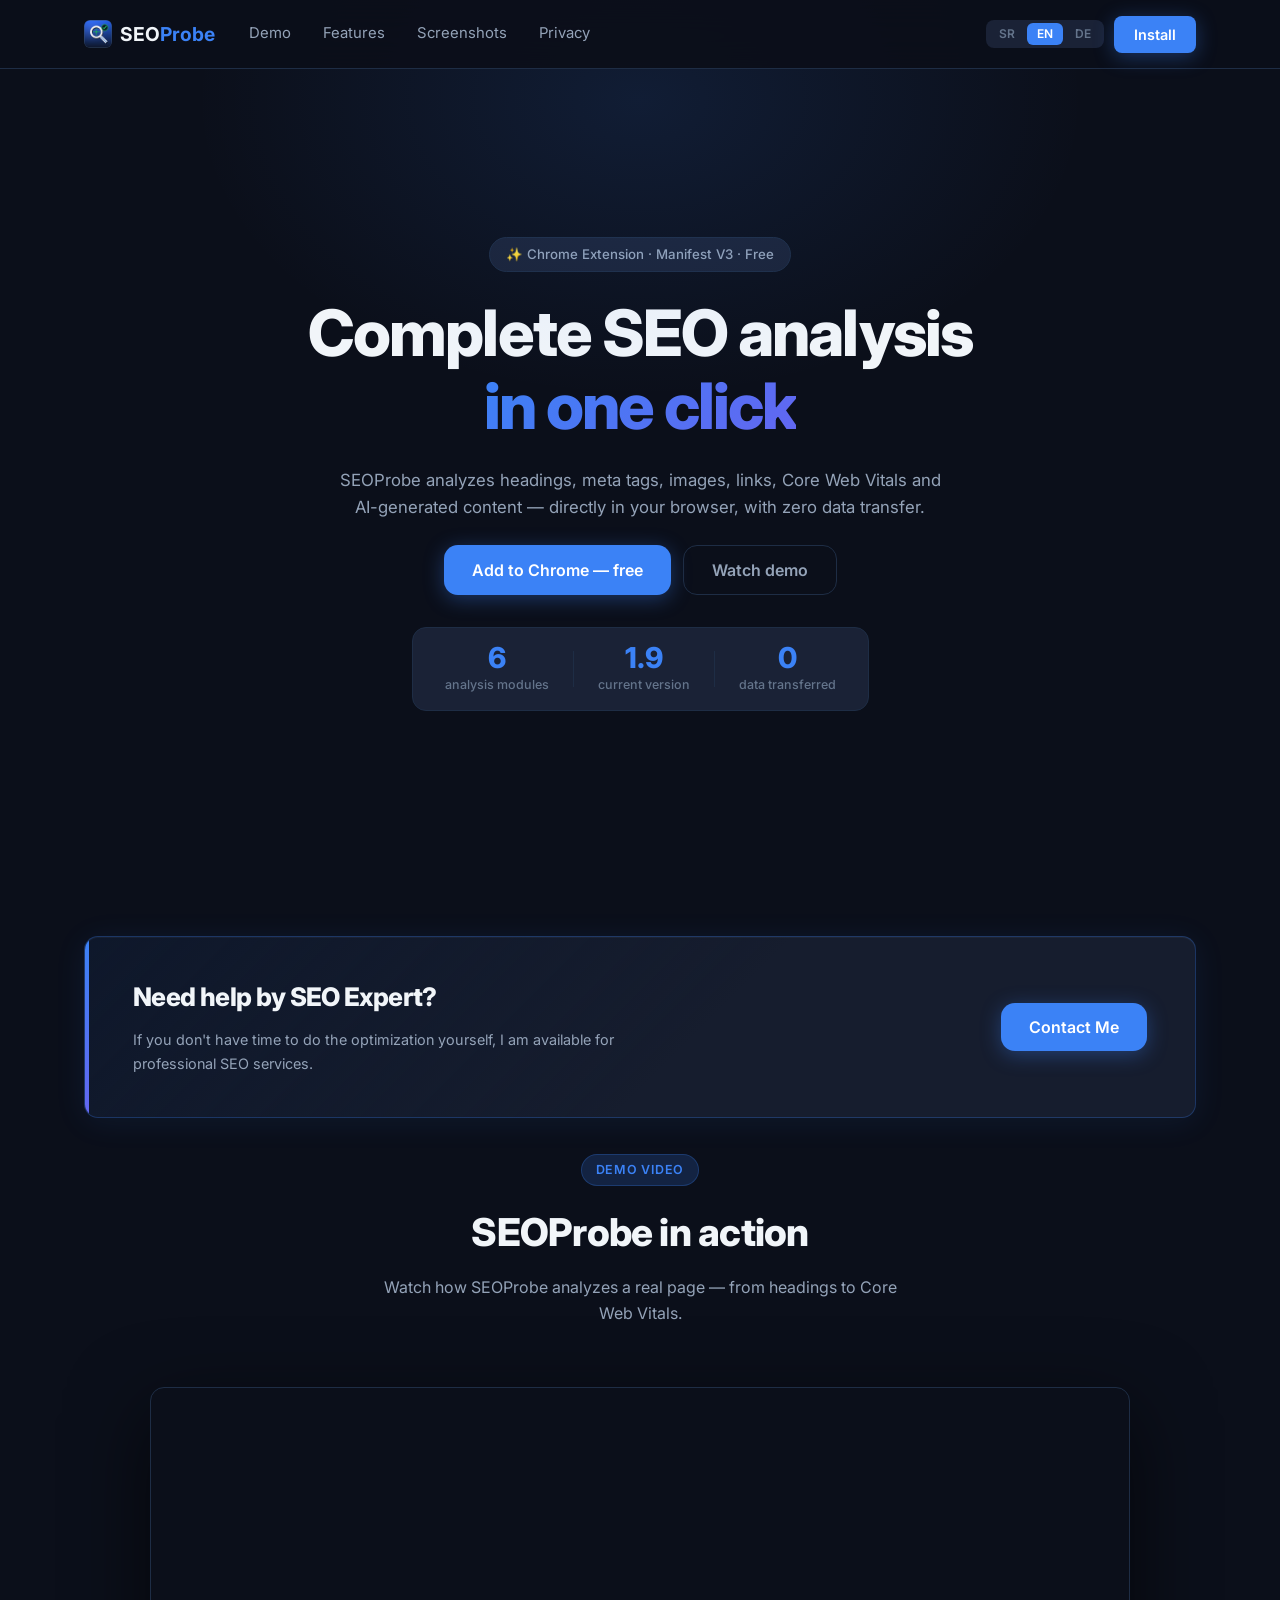
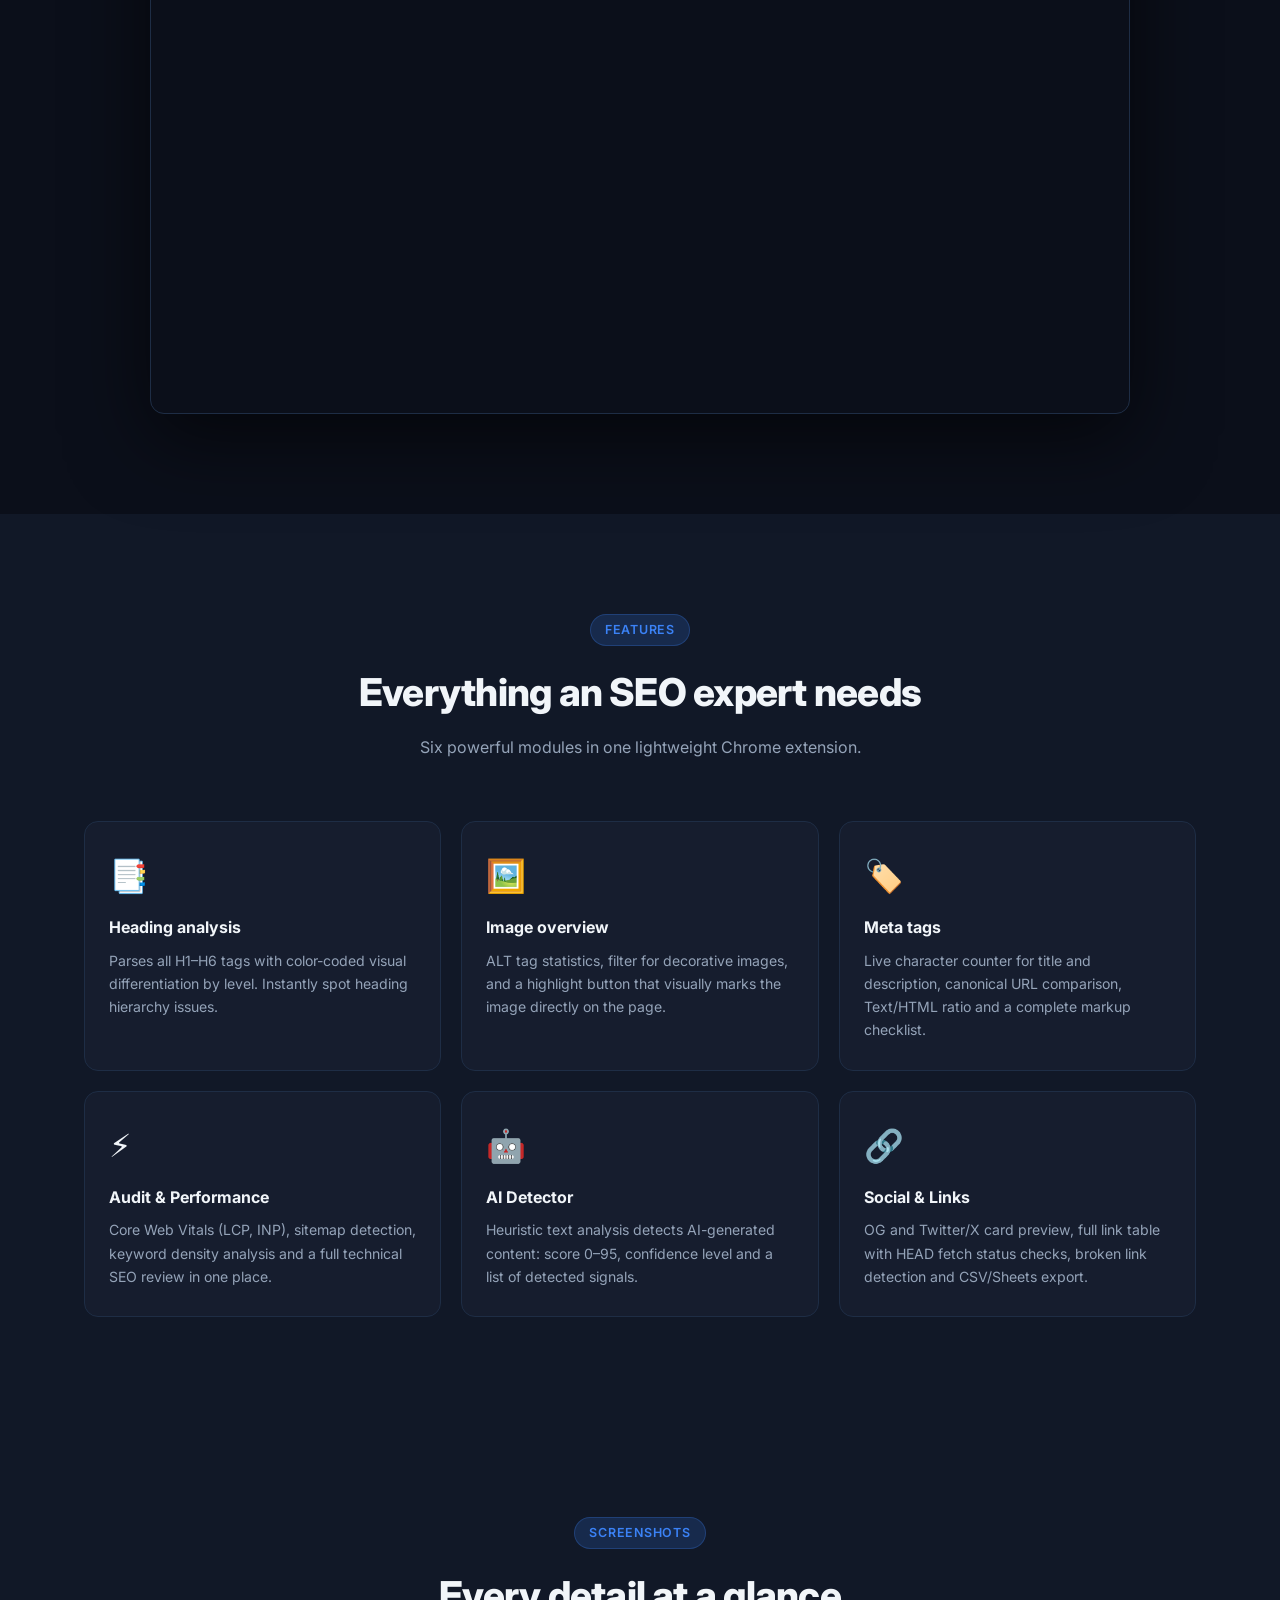
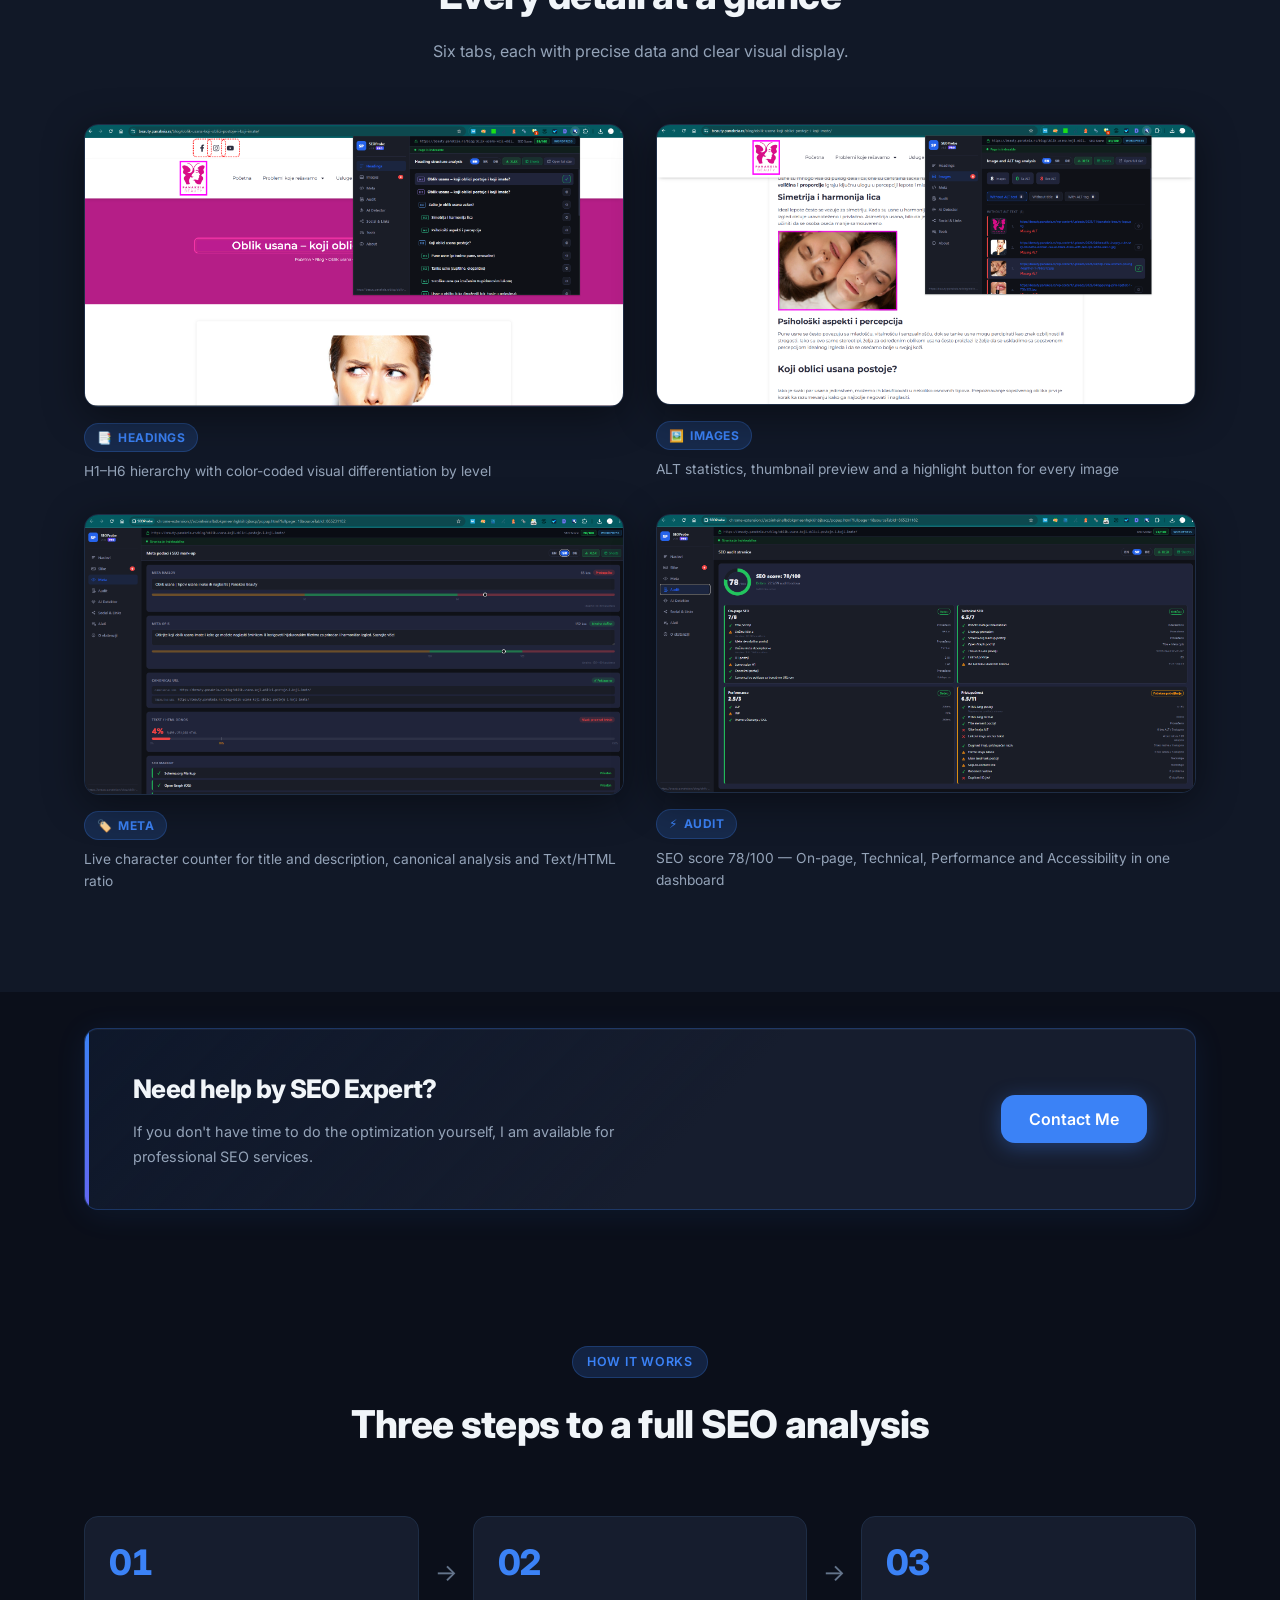
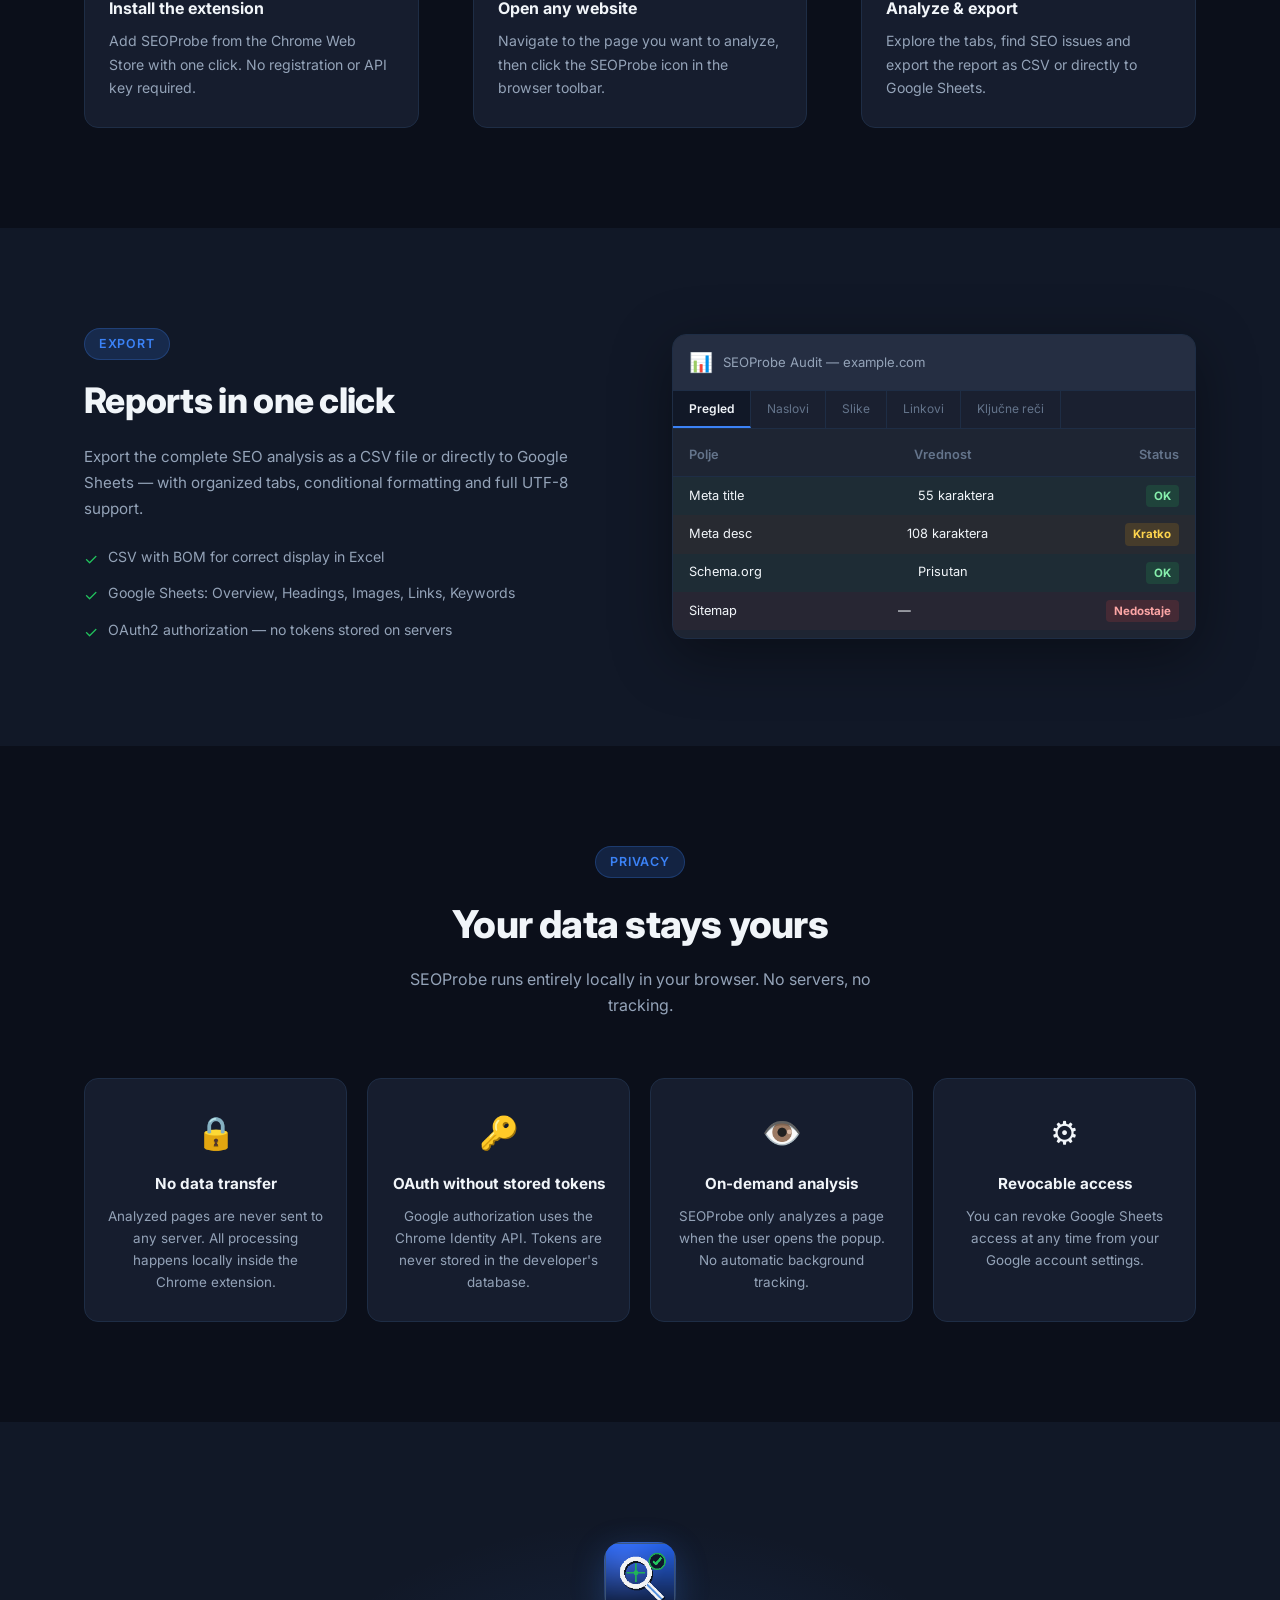
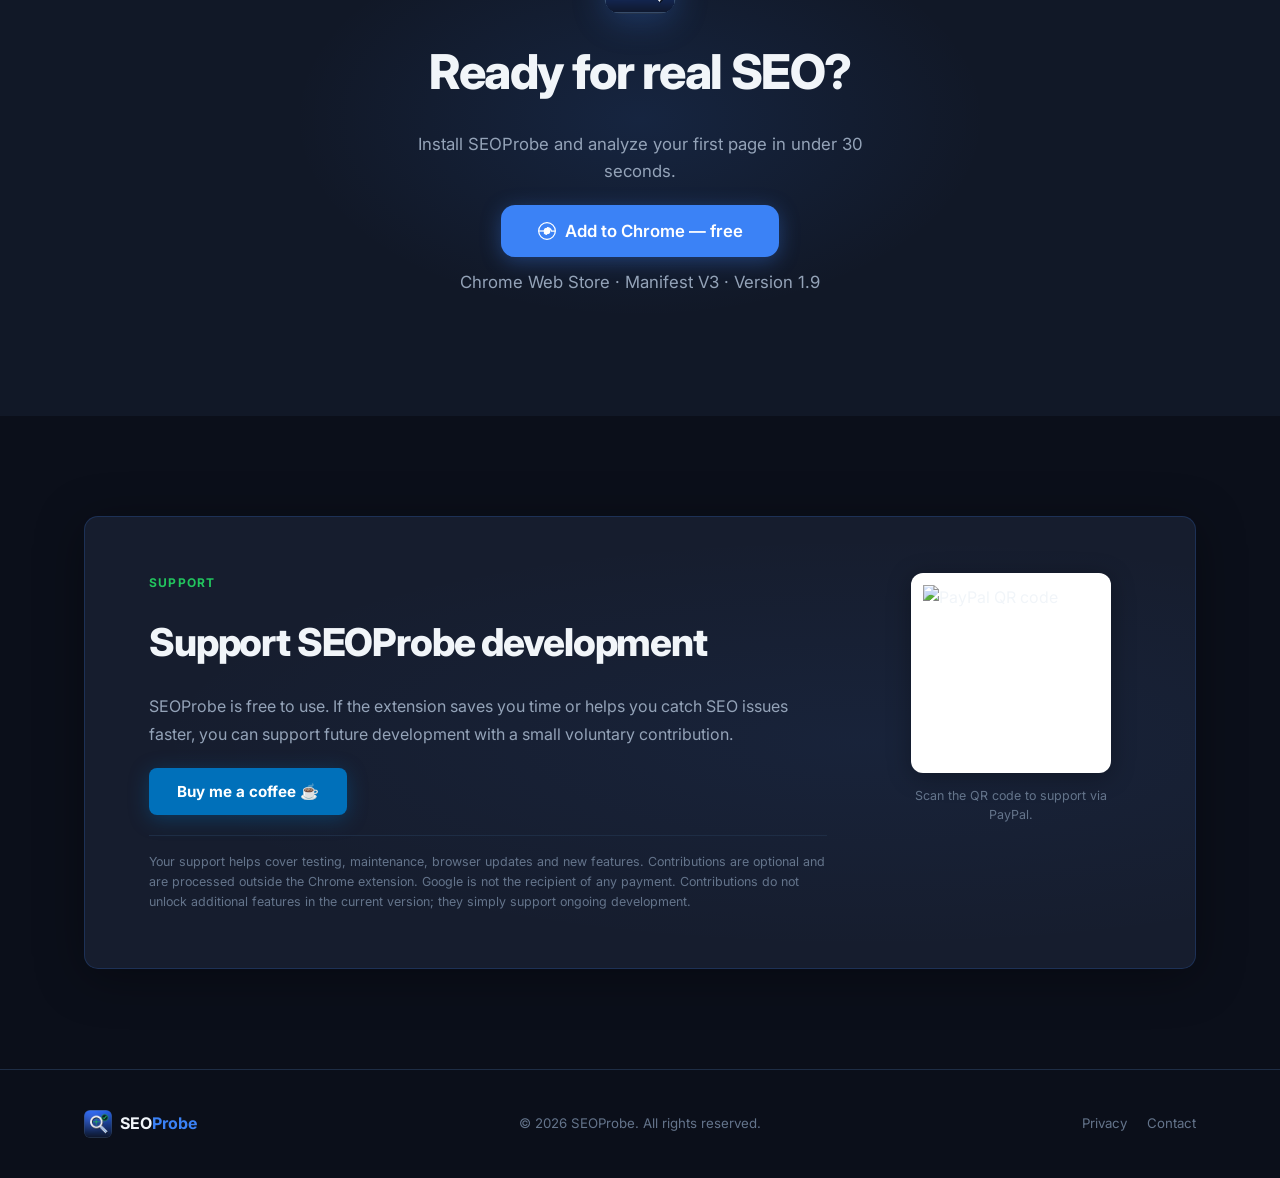
==== commit daac6527: "Add files via upload" ====
--- a/index.html
+++ b/index.html
@@ -423,6 +423,30 @@
     </div>
   </section>
 
+  <!-- ══ SUPPORT ══ -->
+  <section class="support-section" id="support">
+    <div class="container">
+      <div class="support-card">
+        <div class="support-copy">
+          <span class="support-eyebrow" data-i18n="support_eyebrow">Support</span>
+          <h2 data-i18n="support_title">Support SEOProbe development</h2>
+          <p class="support-body" data-i18n="support_body">SEOProbe is free to use. If the extension saves you time or helps you catch SEO issues faster, you can support future development with a small voluntary contribution.</p>
+          <div class="support-actions">
+            <a href="https://www.paypal.com/ncp/payment/38ZLJ5YKNXKJ2"
+               class="btn btn-support-coffee"
+               target="_blank" rel="noopener noreferrer"
+               data-i18n="support_btn_coffee">Buy me a coffee ☕</a>
+          </div>
+          <p class="support-note" data-i18n="support_note">Your support helps cover testing, maintenance, browser updates and new features. Contributions are optional and are processed outside the Chrome extension. Google is not the recipient of any payment. Contributions do not unlock additional features in the current version; they simply support ongoing development.</p>
+        </div>
+        <div class="support-qr">
+          <img src="assets/Coffee for the-qrcode.png" alt="PayPal QR code" class="qr-img" />
+          <p class="qr-caption" data-i18n="support_qr_caption">Scan the QR code to support via PayPal.</p>
+        </div>
+      </div>
+    </div>
+  </section>
+
   <!-- ══ FOOTER ══ -->
   <footer class="footer">
     <div class="container footer-inner">
@@ -469,6 +493,12 @@
       document.addEventListener('click', function (e) {
         if (!e.target.closest('.navbar')) close();
       });
+
+      /* Wire support button hrefs from URL constants in i18n.js */
+      var coffeeBtn = document.getElementById('btn-coffee');
+      var paypalBtn = document.getElementById('btn-paypal');
+      if (coffeeBtn && typeof BUY_ME_COFFEE_URL !== 'undefined') coffeeBtn.href = BUY_ME_COFFEE_URL;
+      if (paypalBtn && typeof PAYPAL_SUPPORT_URL !== 'undefined') paypalBtn.href = PAYPAL_SUPPORT_URL;
     })();
   </script>
 </body>
--- a/style.css
+++ b/style.css
@@ -406,6 +406,58 @@
 
 /* ── Install icon ── */
 .install-icon { width: 72px; height: 72px; border-radius: 18px; box-shadow: 0 8px 32px rgba(59,130,246,.25); }
+
+/* ── Support / Donation ── */
+.support-section { background: var(--bg); padding: 100px 0; }
+.support-card {
+  display: grid; grid-template-columns: 1fr 240px; gap: 64px; align-items: start;
+  background: var(--card);
+  border: 1px solid rgba(59,130,246,.2);
+  border-radius: var(--radius);
+  padding: 56px 64px;
+  position: relative; overflow: hidden;
+  box-shadow: 0 8px 48px rgba(0,0,0,.35);
+}
+.support-card::before {
+  content: '';
+  position: absolute; inset: 0;
+  background: radial-gradient(ellipse at 70% 50%, rgba(59,130,246,.06) 0%, transparent 65%);
+  pointer-events: none;
+}
+.support-copy { display: flex; flex-direction: column; gap: 20px; position: relative; }
+.support-eyebrow {
+  display: inline-block;
+  font-size: .75rem; font-weight: 700; letter-spacing: .1em; text-transform: uppercase;
+  color: #22c55e;
+}
+.support-copy h2 { font-size: clamp(1.6rem, 3vw, 2.4rem); font-weight: 800; letter-spacing: -.03em; margin: 0; }
+.support-body { color: var(--text2); font-size: 1rem; line-height: 1.7; }
+.support-actions { display: flex; gap: 16px; flex-wrap: wrap; }
+.btn-support-coffee {
+  background: #0070ba; color: #fff;
+  border: none; padding: 14px 28px; border-radius: 8px;
+  font-size: .95rem; font-weight: 700;
+  display: inline-flex; align-items: center; gap: 8px;
+  text-decoration: none;
+  transition: background .2s, transform .15s, box-shadow .2s;
+  box-shadow: 0 4px 20px rgba(0,112,186,.35);
+}
+.btn-support-coffee:hover {
+  background: #005ea6;
+  transform: translateY(-2px);
+  box-shadow: 0 8px 32px rgba(0,112,186,.5);
+}
+.support-note {
+  font-size: .78rem; color: var(--text3); line-height: 1.6;
+  border-top: 1px solid var(--border); padding-top: 16px;
+}
+.support-qr { display: flex; flex-direction: column; align-items: center; gap: 14px; position: relative; }
+.qr-img {
+  width: 200px; height: 200px; object-fit: contain;
+  background: #fff; border-radius: 12px; padding: 12px;
+  box-shadow: 0 4px 24px rgba(0,0,0,.3);
+}
+.qr-caption { font-size: .78rem; color: var(--text3); text-align: center; max-width: 200px; line-height: 1.5; }
 
 /* ── Responsive ── */
 @media (max-width: 960px) {
@@ -432,6 +484,8 @@
   .feat-grid { grid-template-columns: 1fr; }
   .privacy-grid { grid-template-columns: 1fr; }
   .screenshot-grid { grid-template-columns: 1fr; }
+  .support-card { grid-template-columns: 1fr; padding: 36px 24px; gap: 40px; }
+  .support-qr { order: -1; }
   .steps { flex-direction: column; }
   .step-arrow { display: none; }
   .hero-stats { flex-direction: column; gap: 16px; }
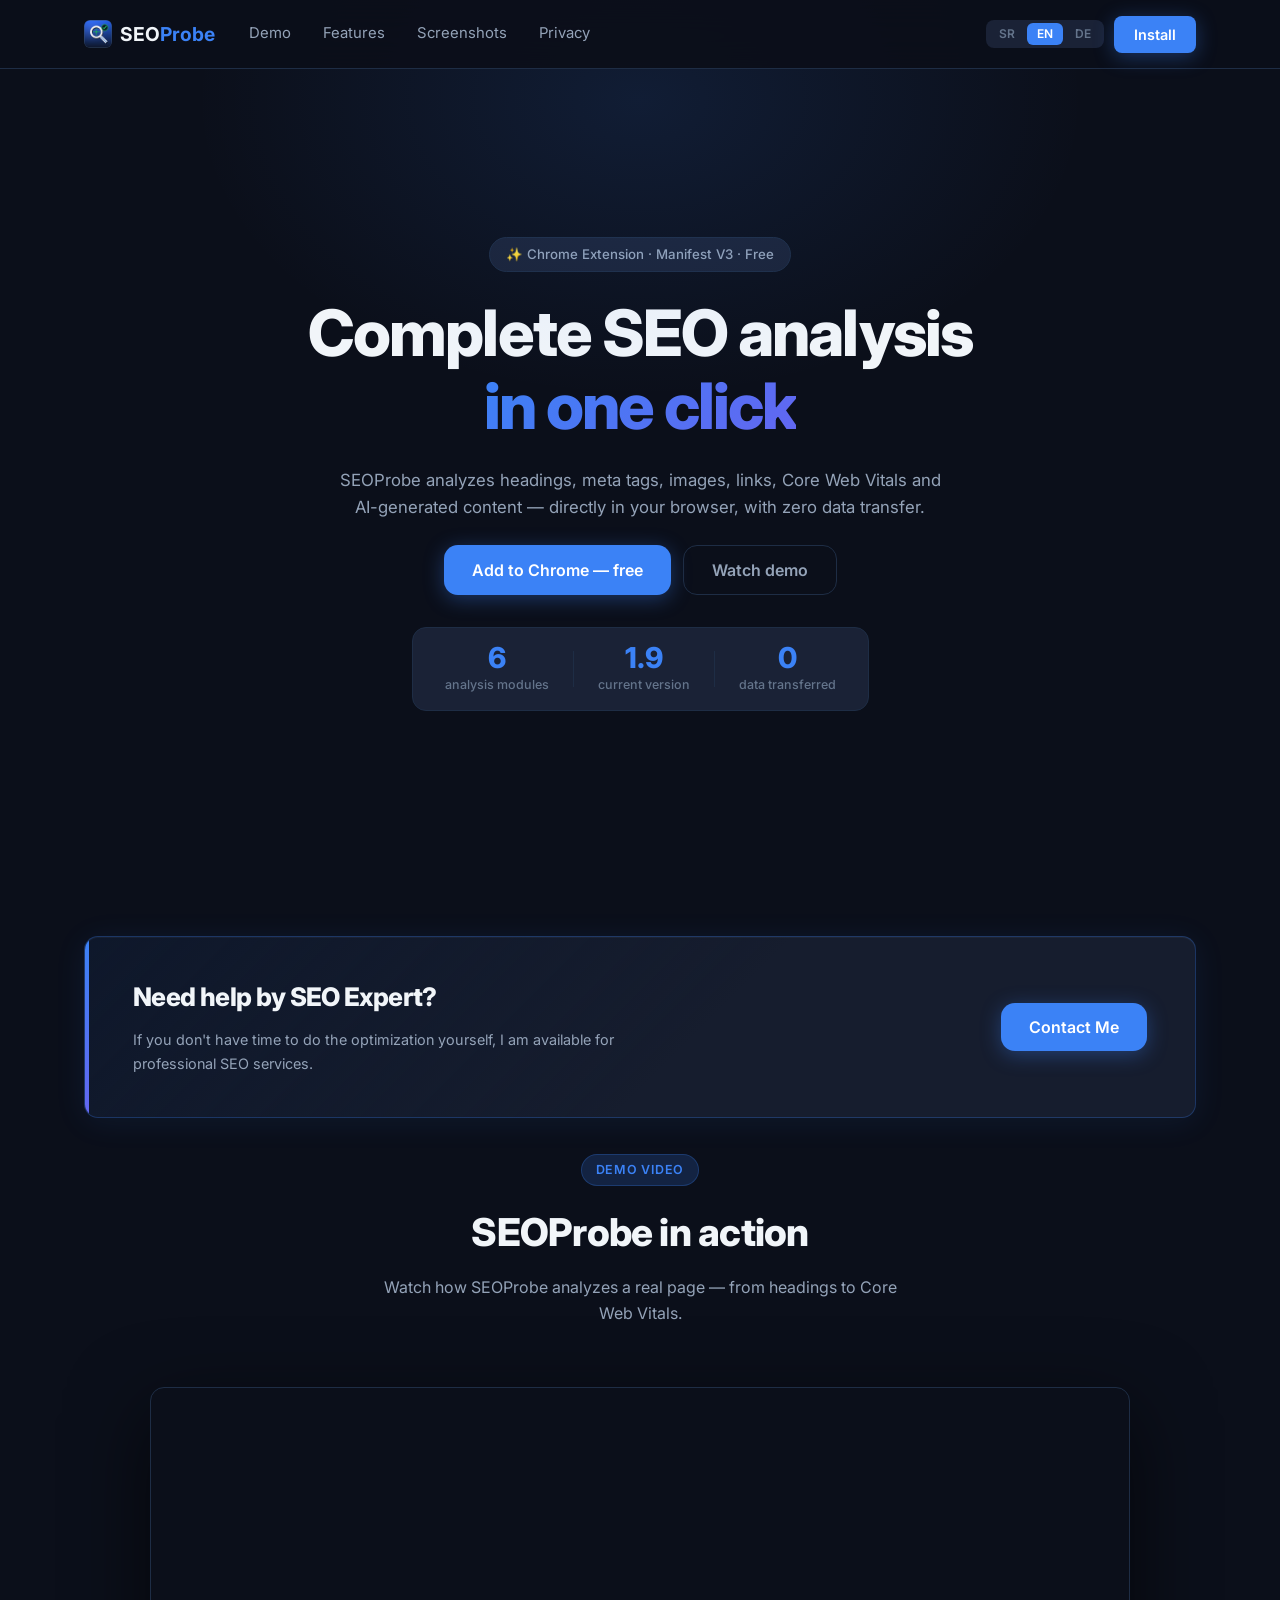
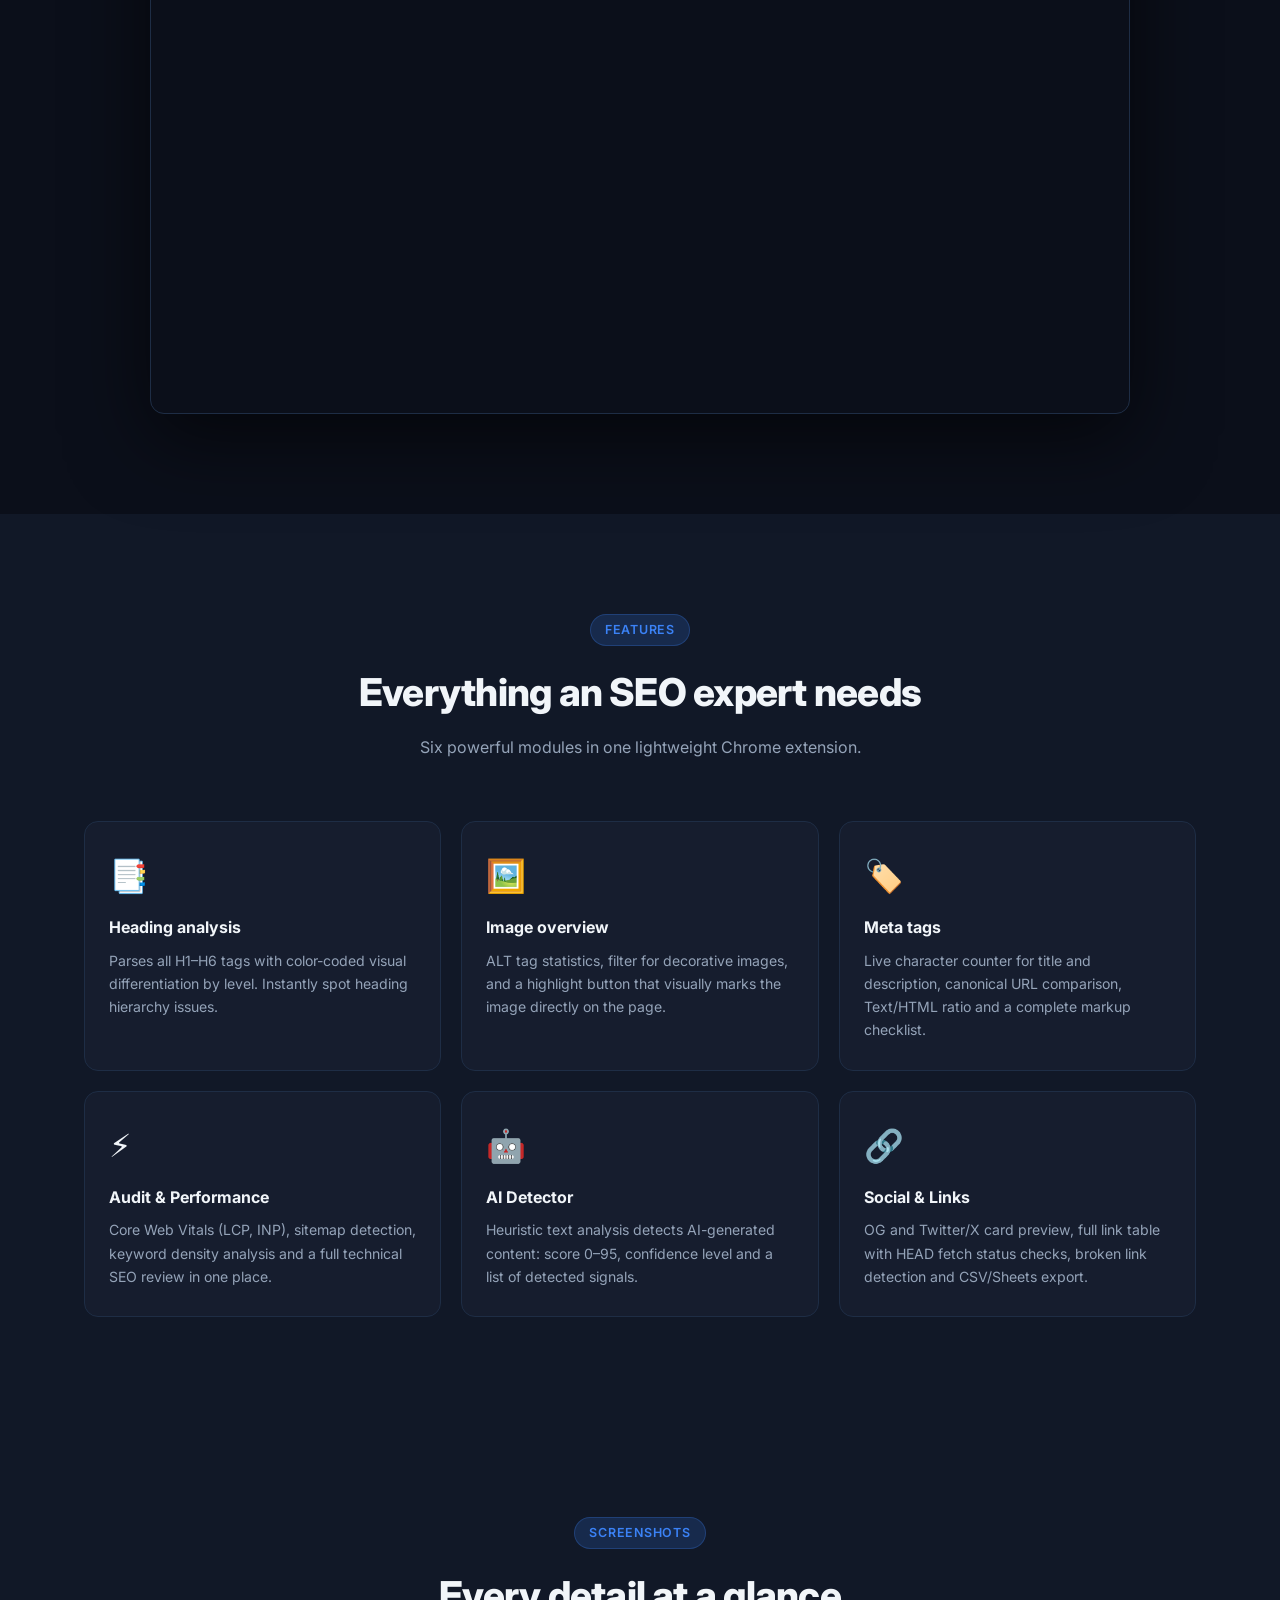
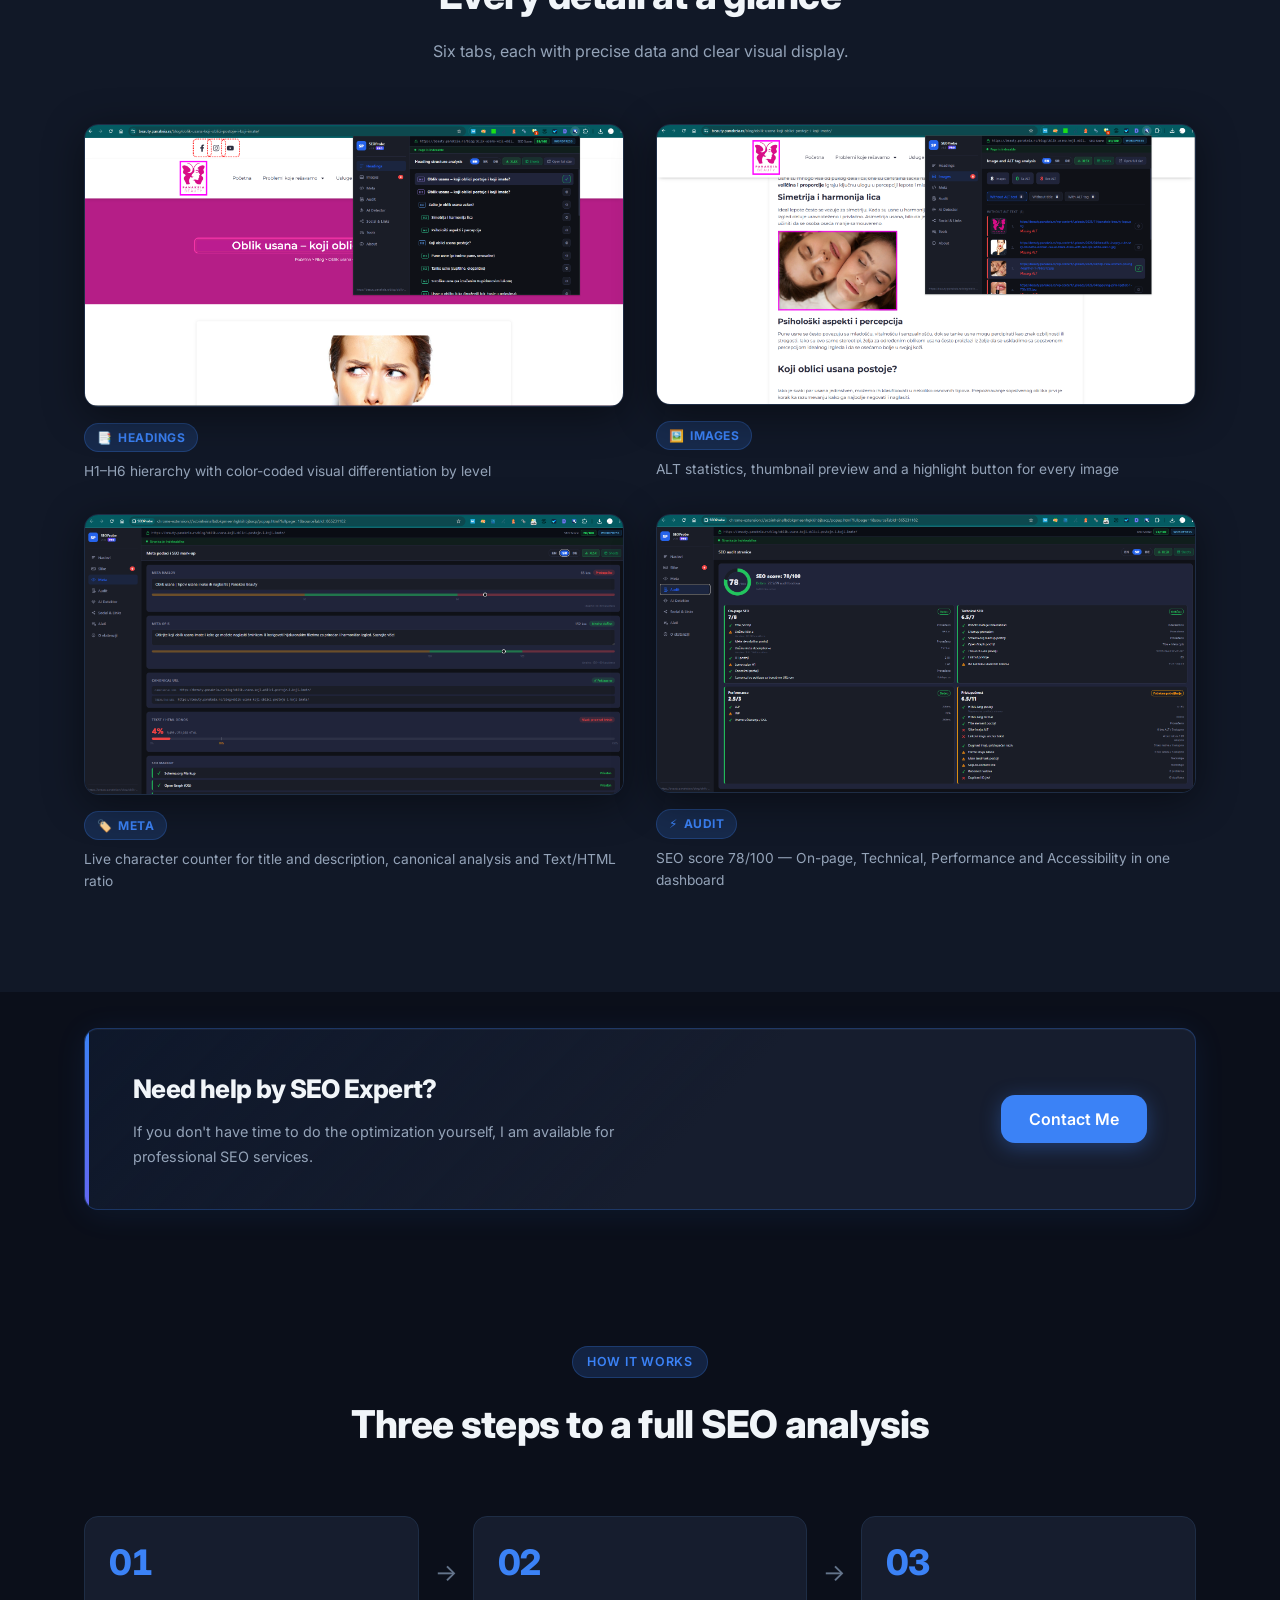
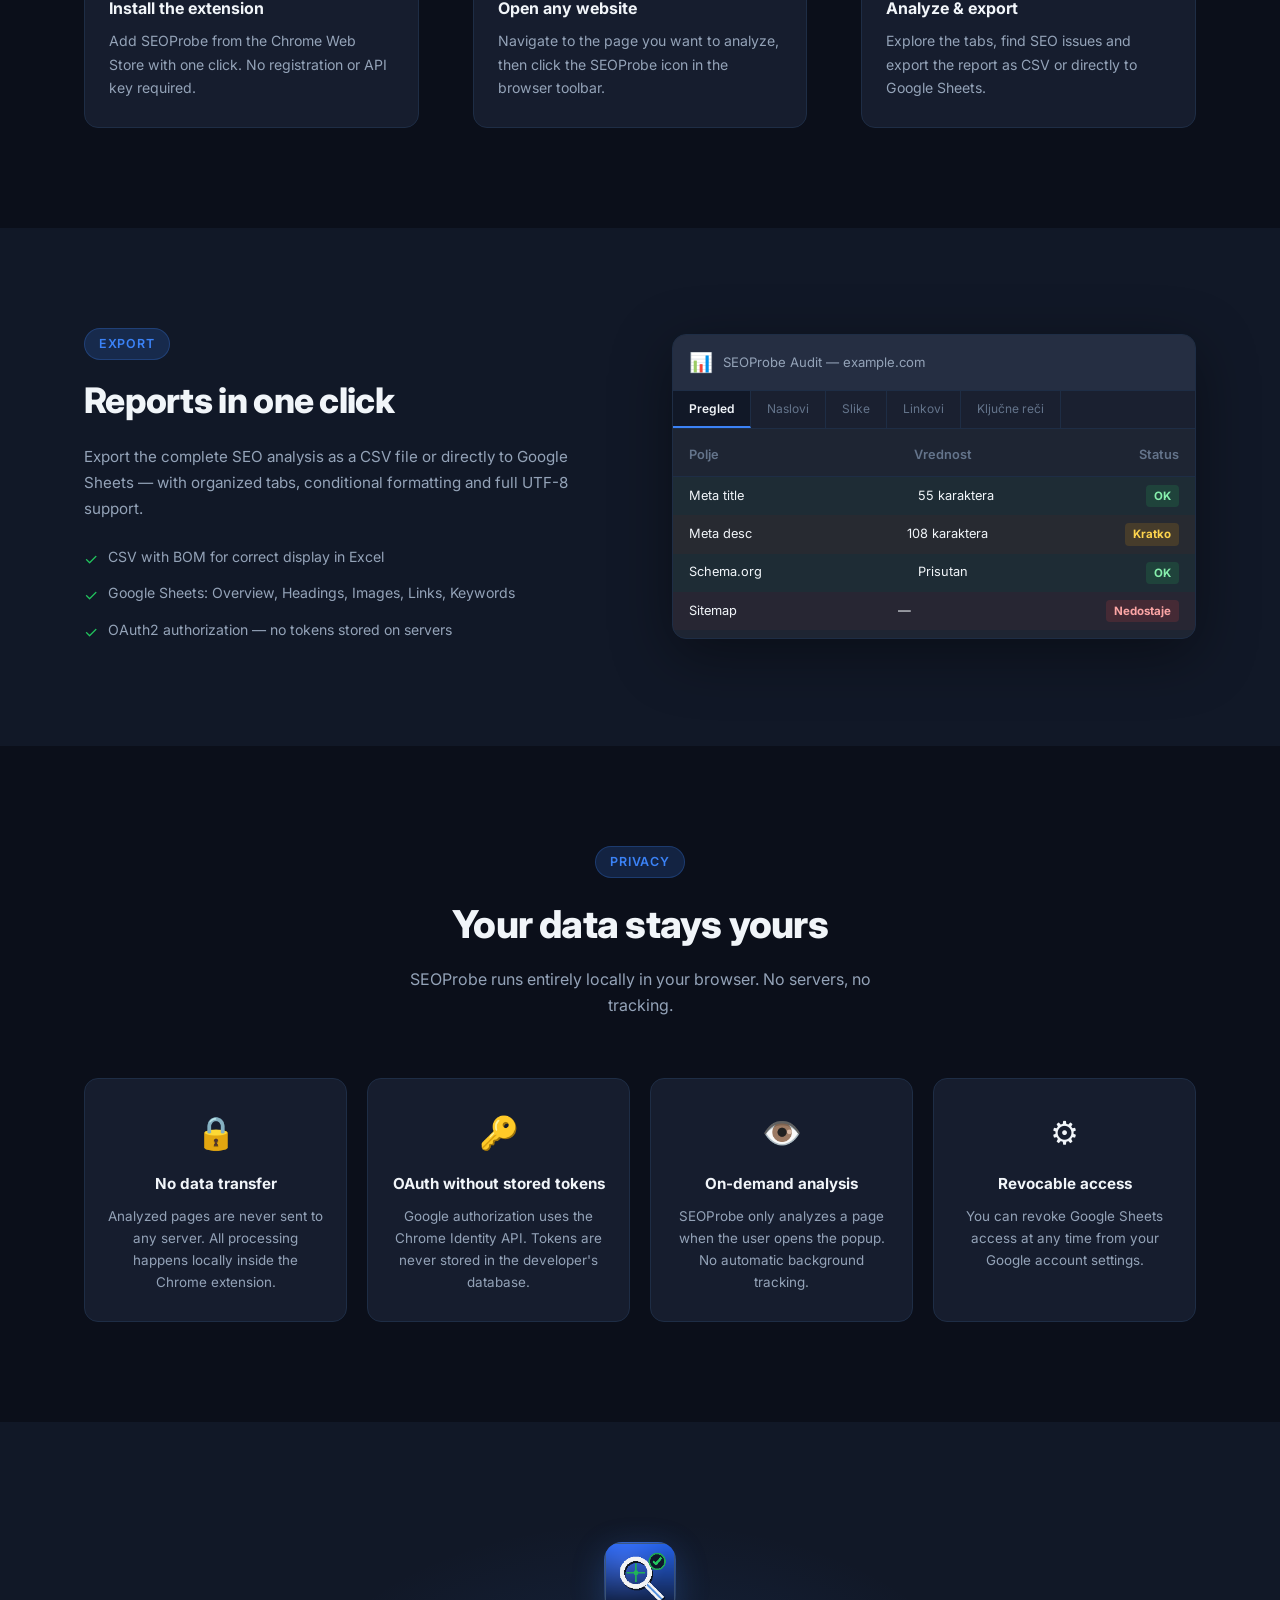
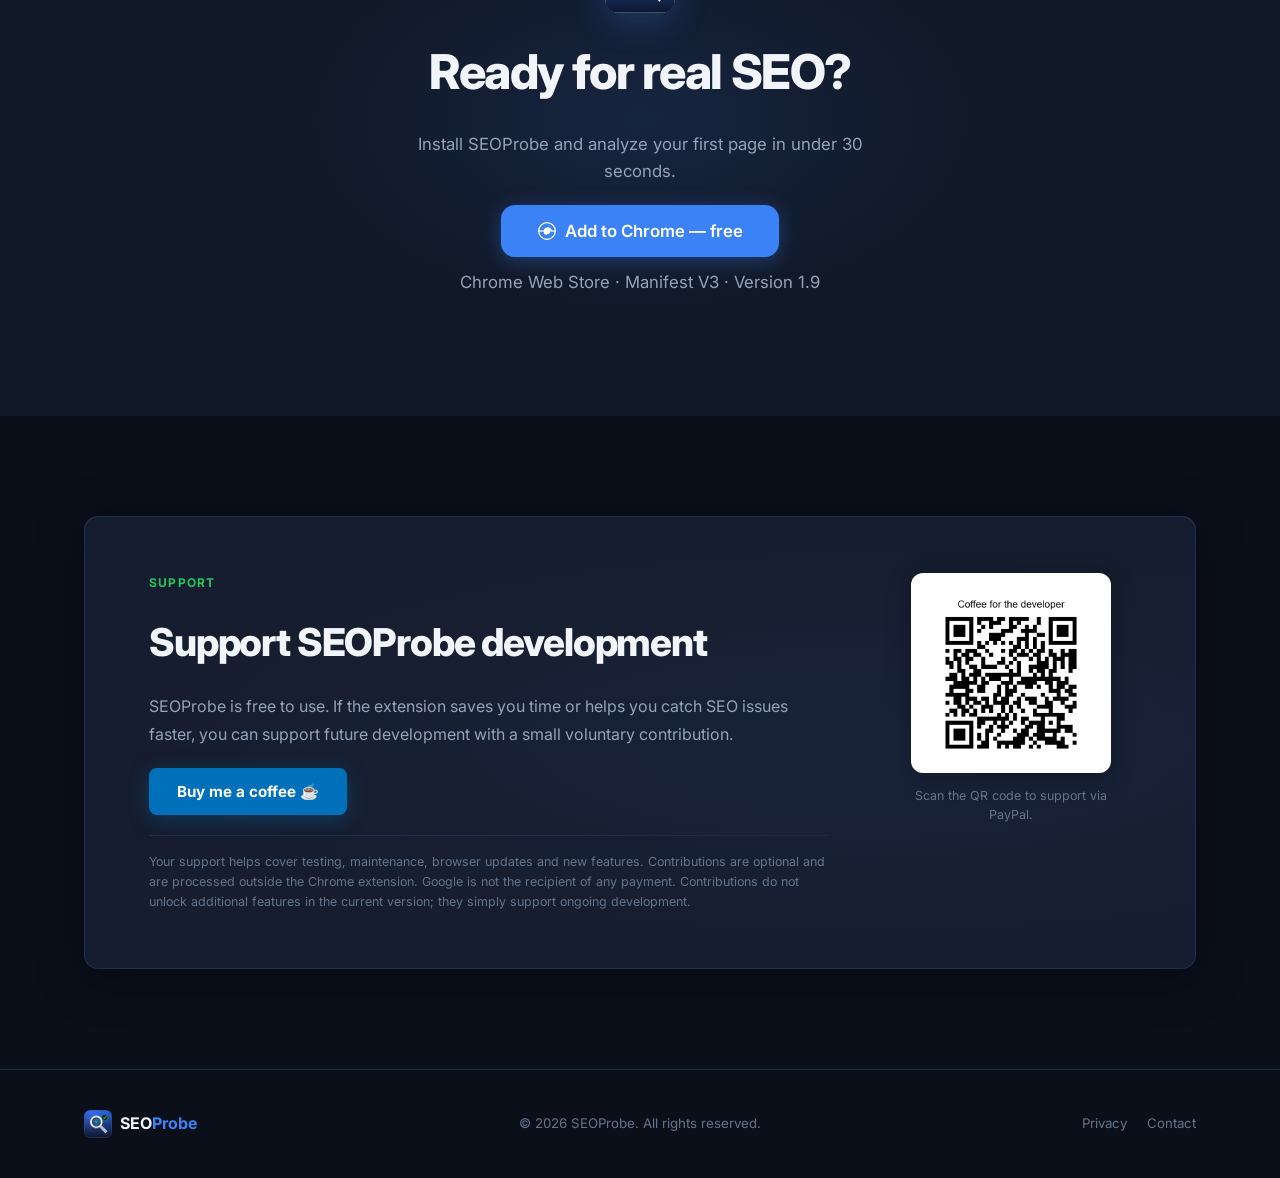
==== commit 839f7376: "Add files via upload" ====
--- a/index.html
+++ b/index.html
@@ -26,10 +26,10 @@
   <link rel="stylesheet" href="style.css" />
 </head>
 
-<body>
+<body id="top">
 
   <!-- ══ NAVBAR ══ -->
-  <header class="navbar" id="top">
+  <header class="navbar">
     <div class="container nav-inner">
 
       <!-- Logo — uvek vidljiv, levo -->
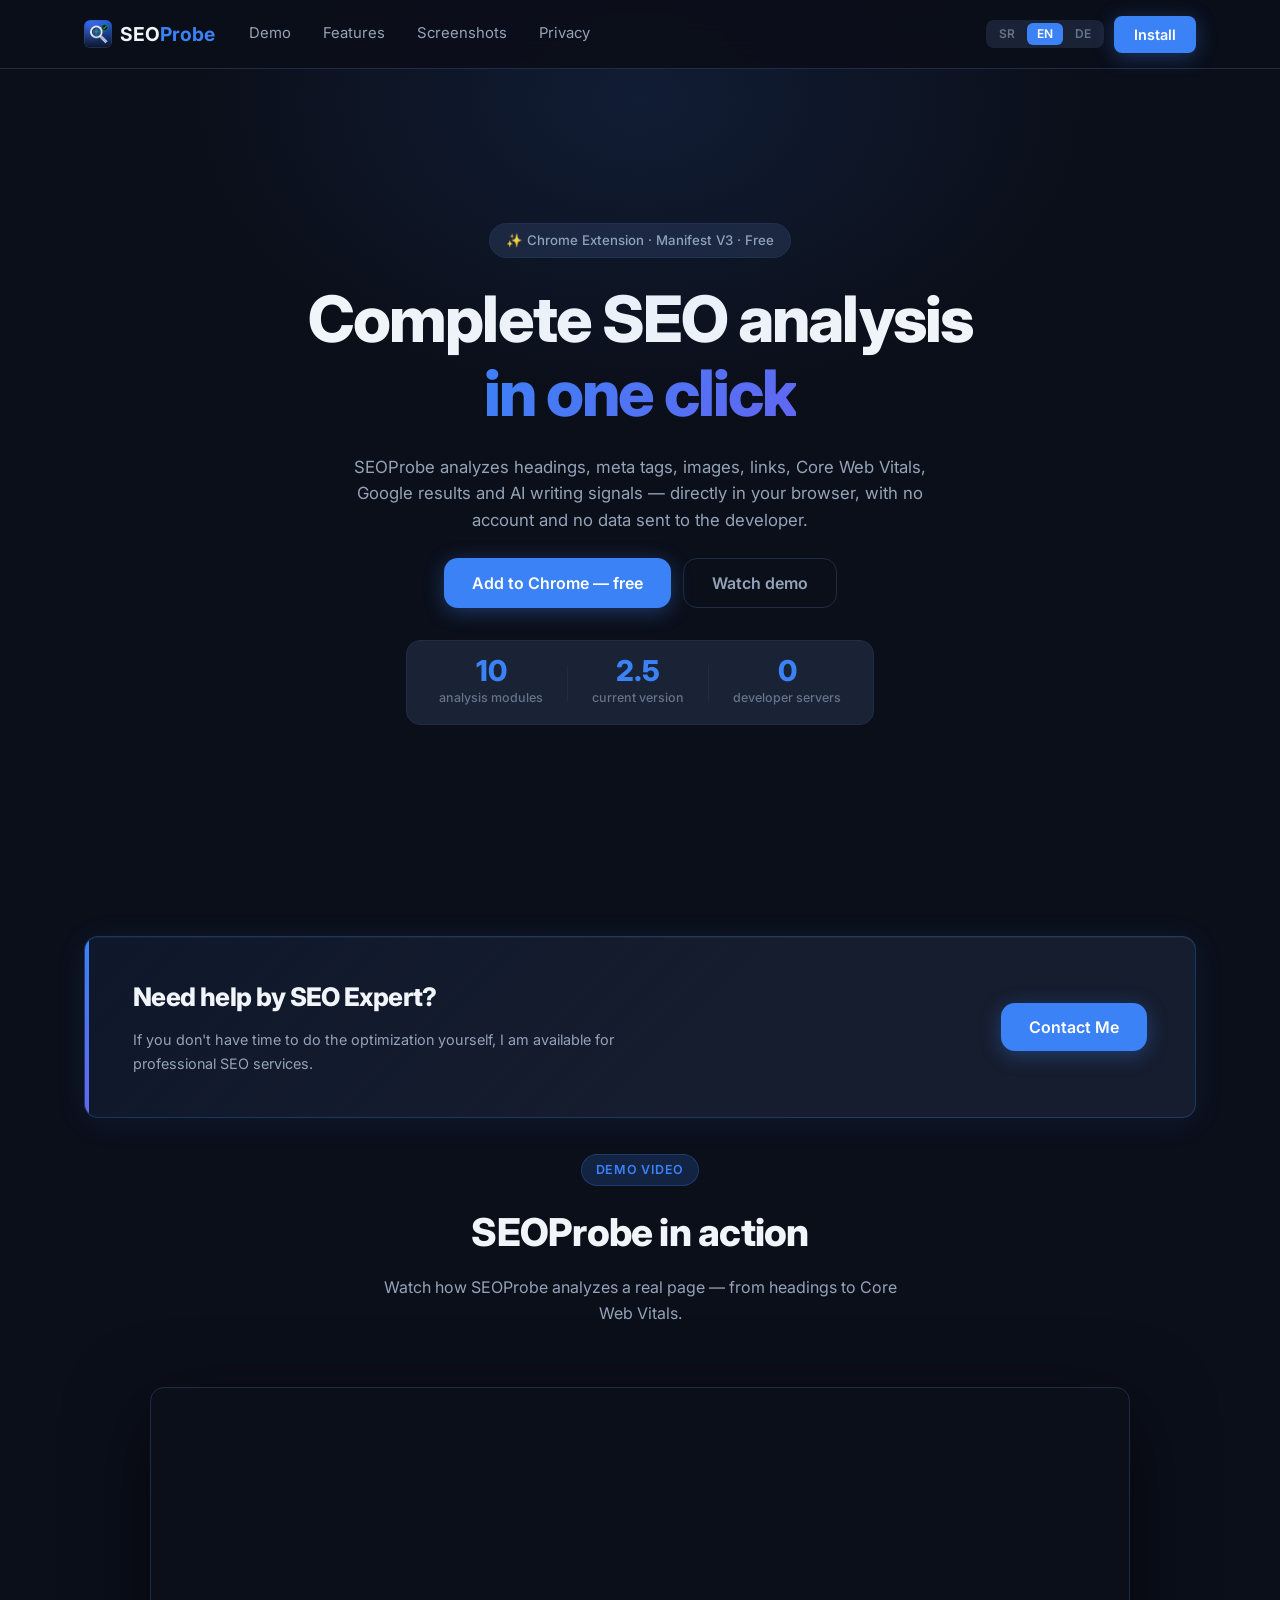
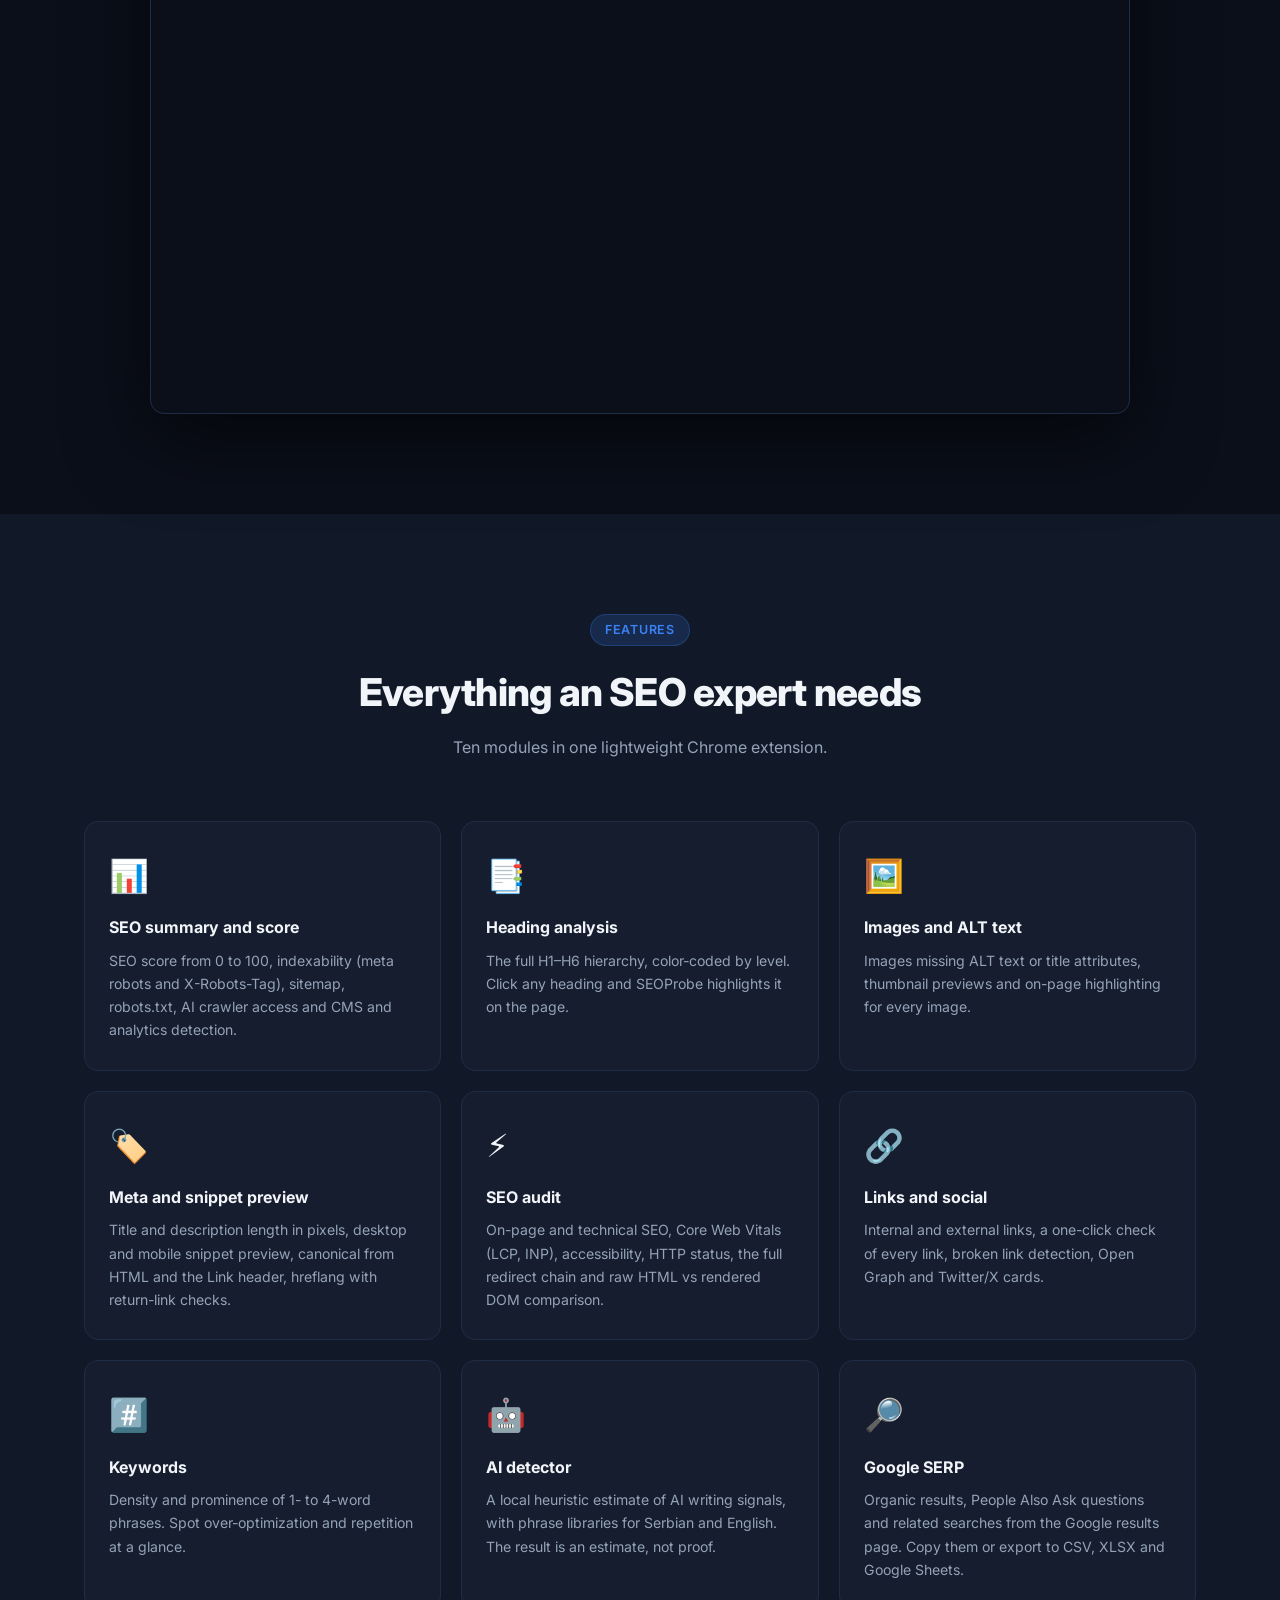
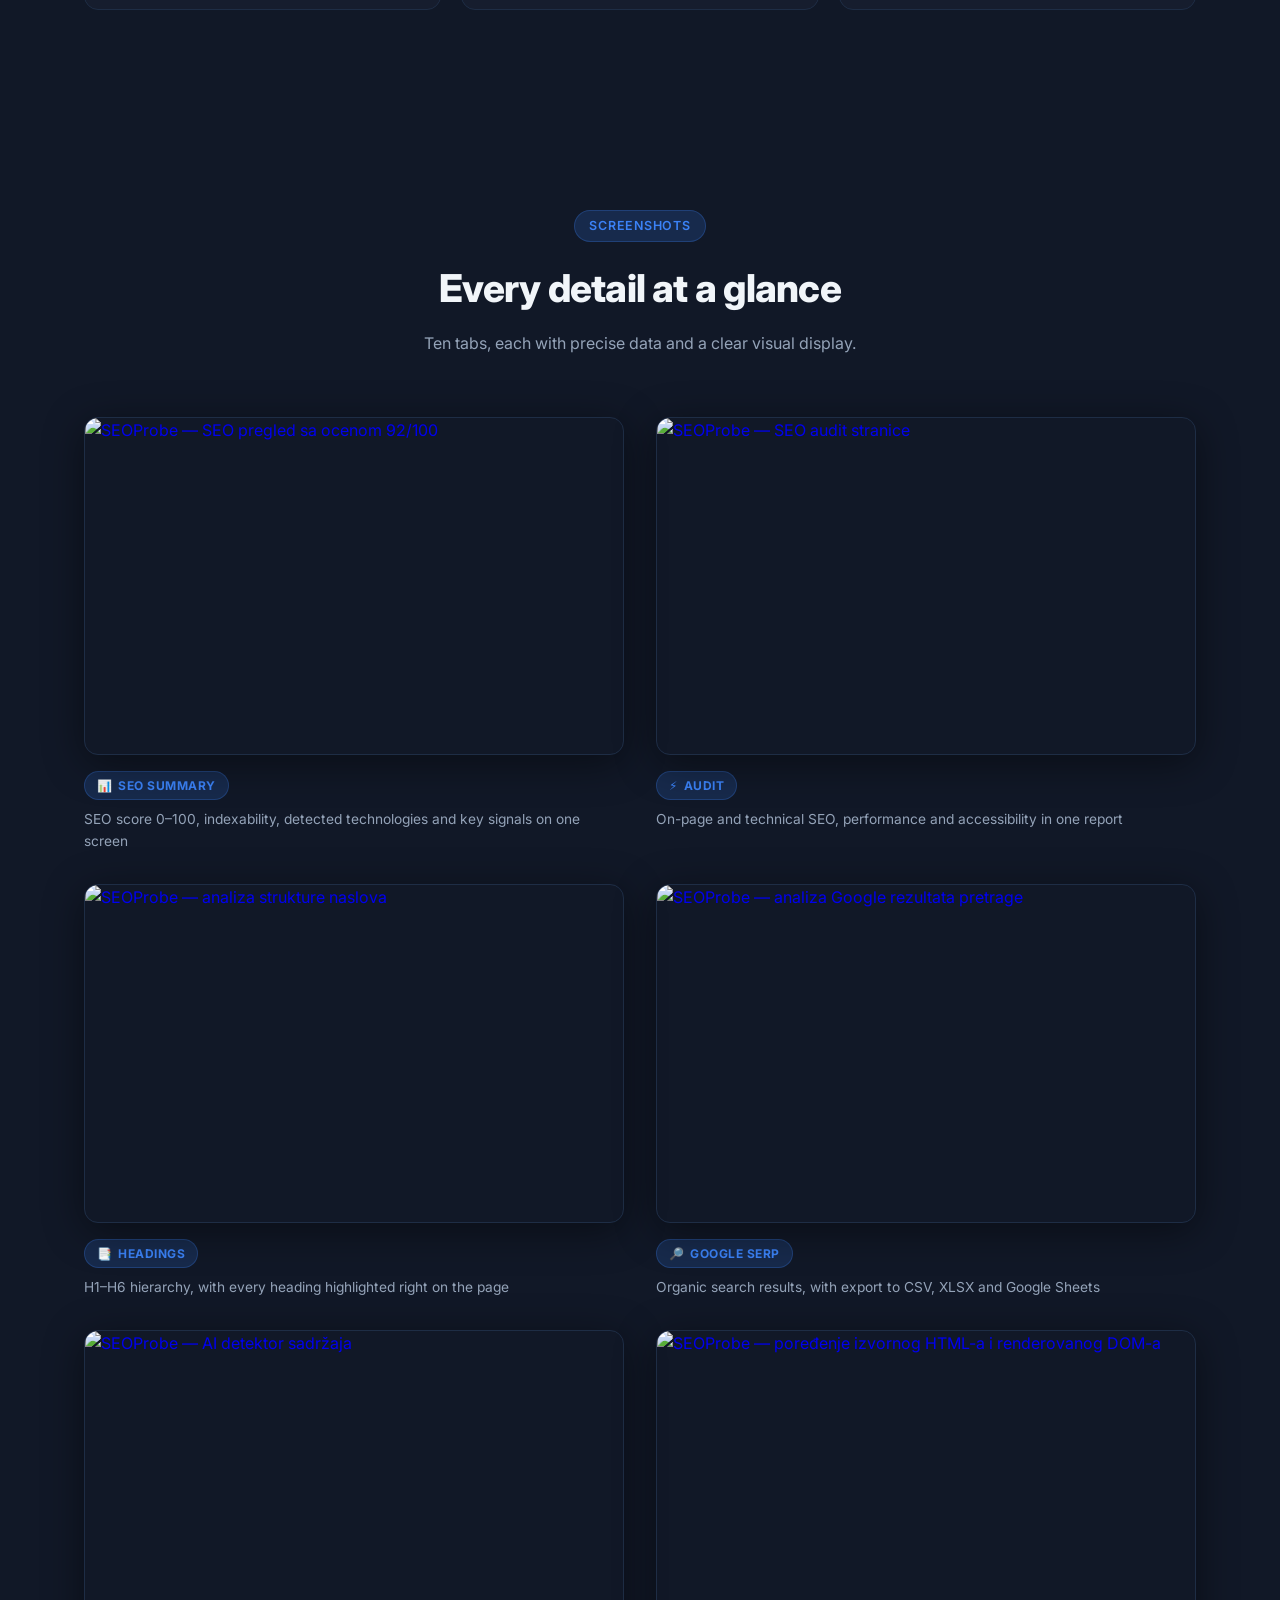
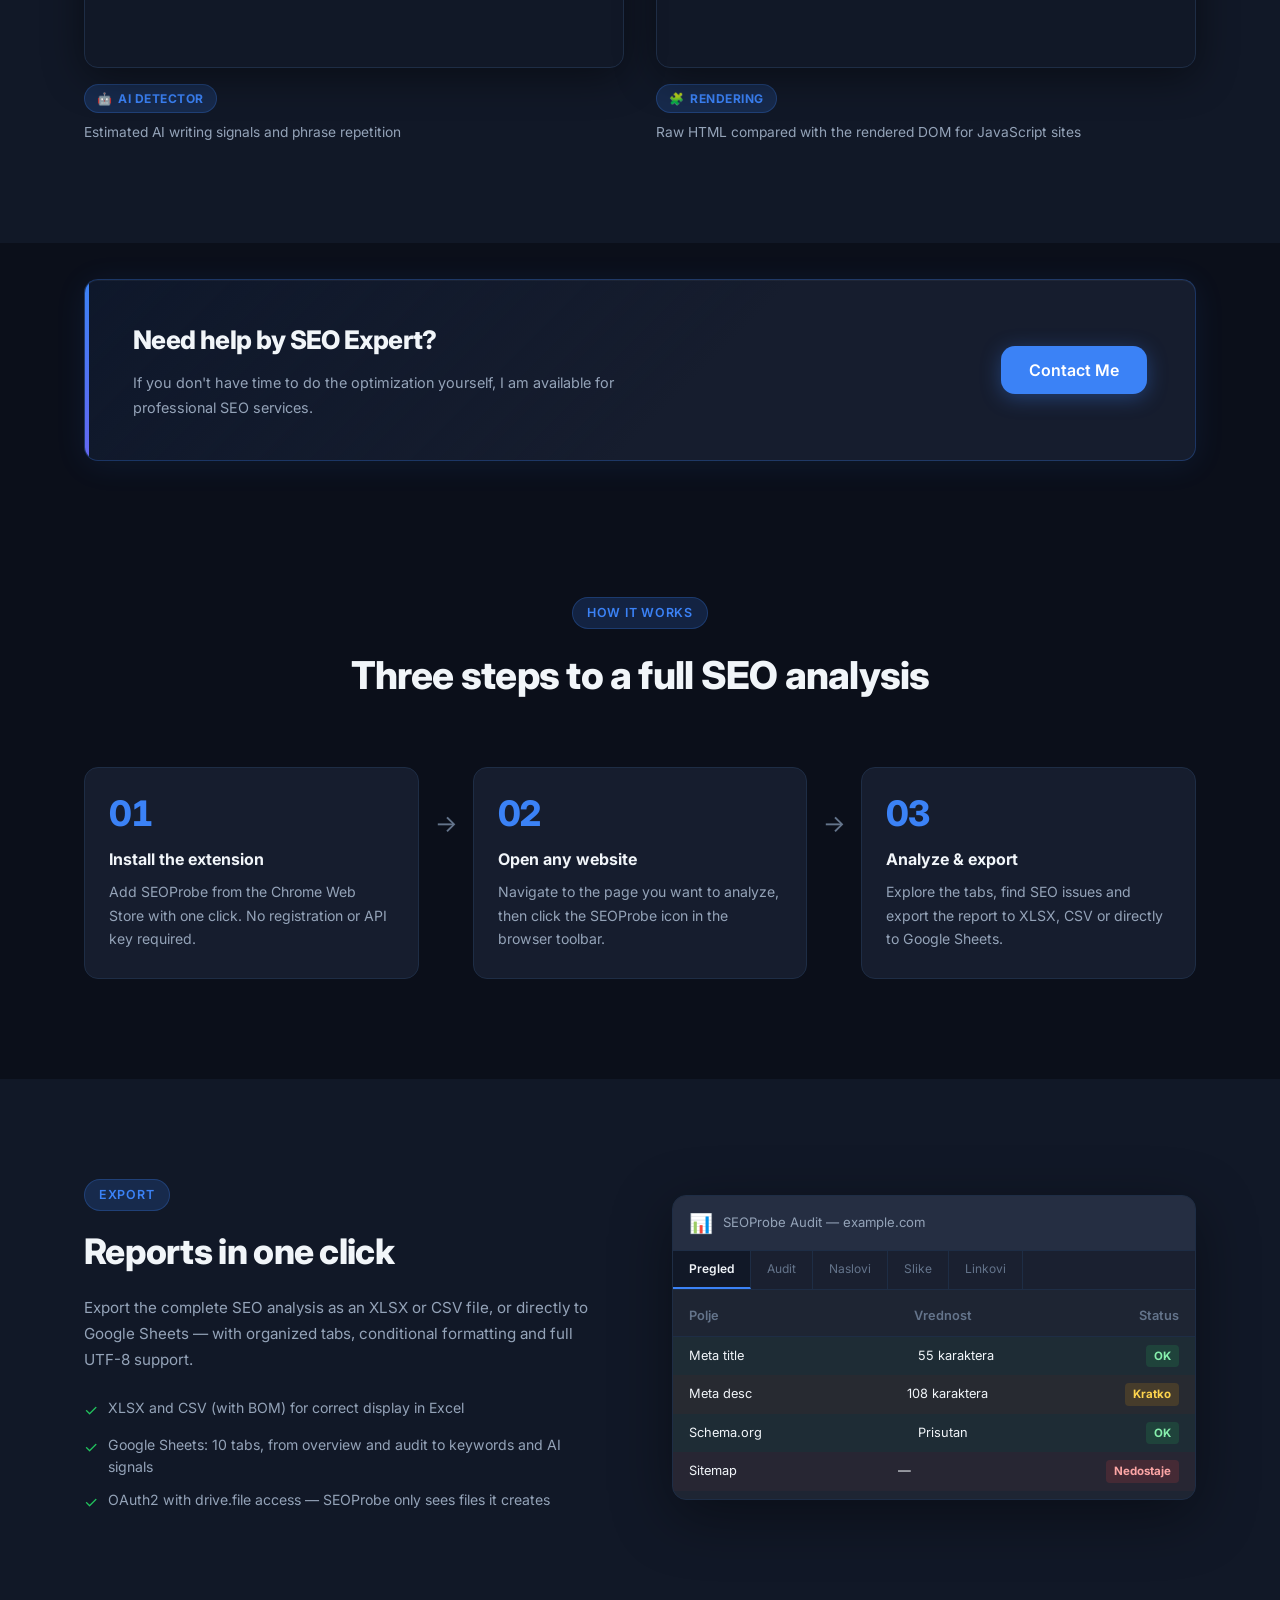
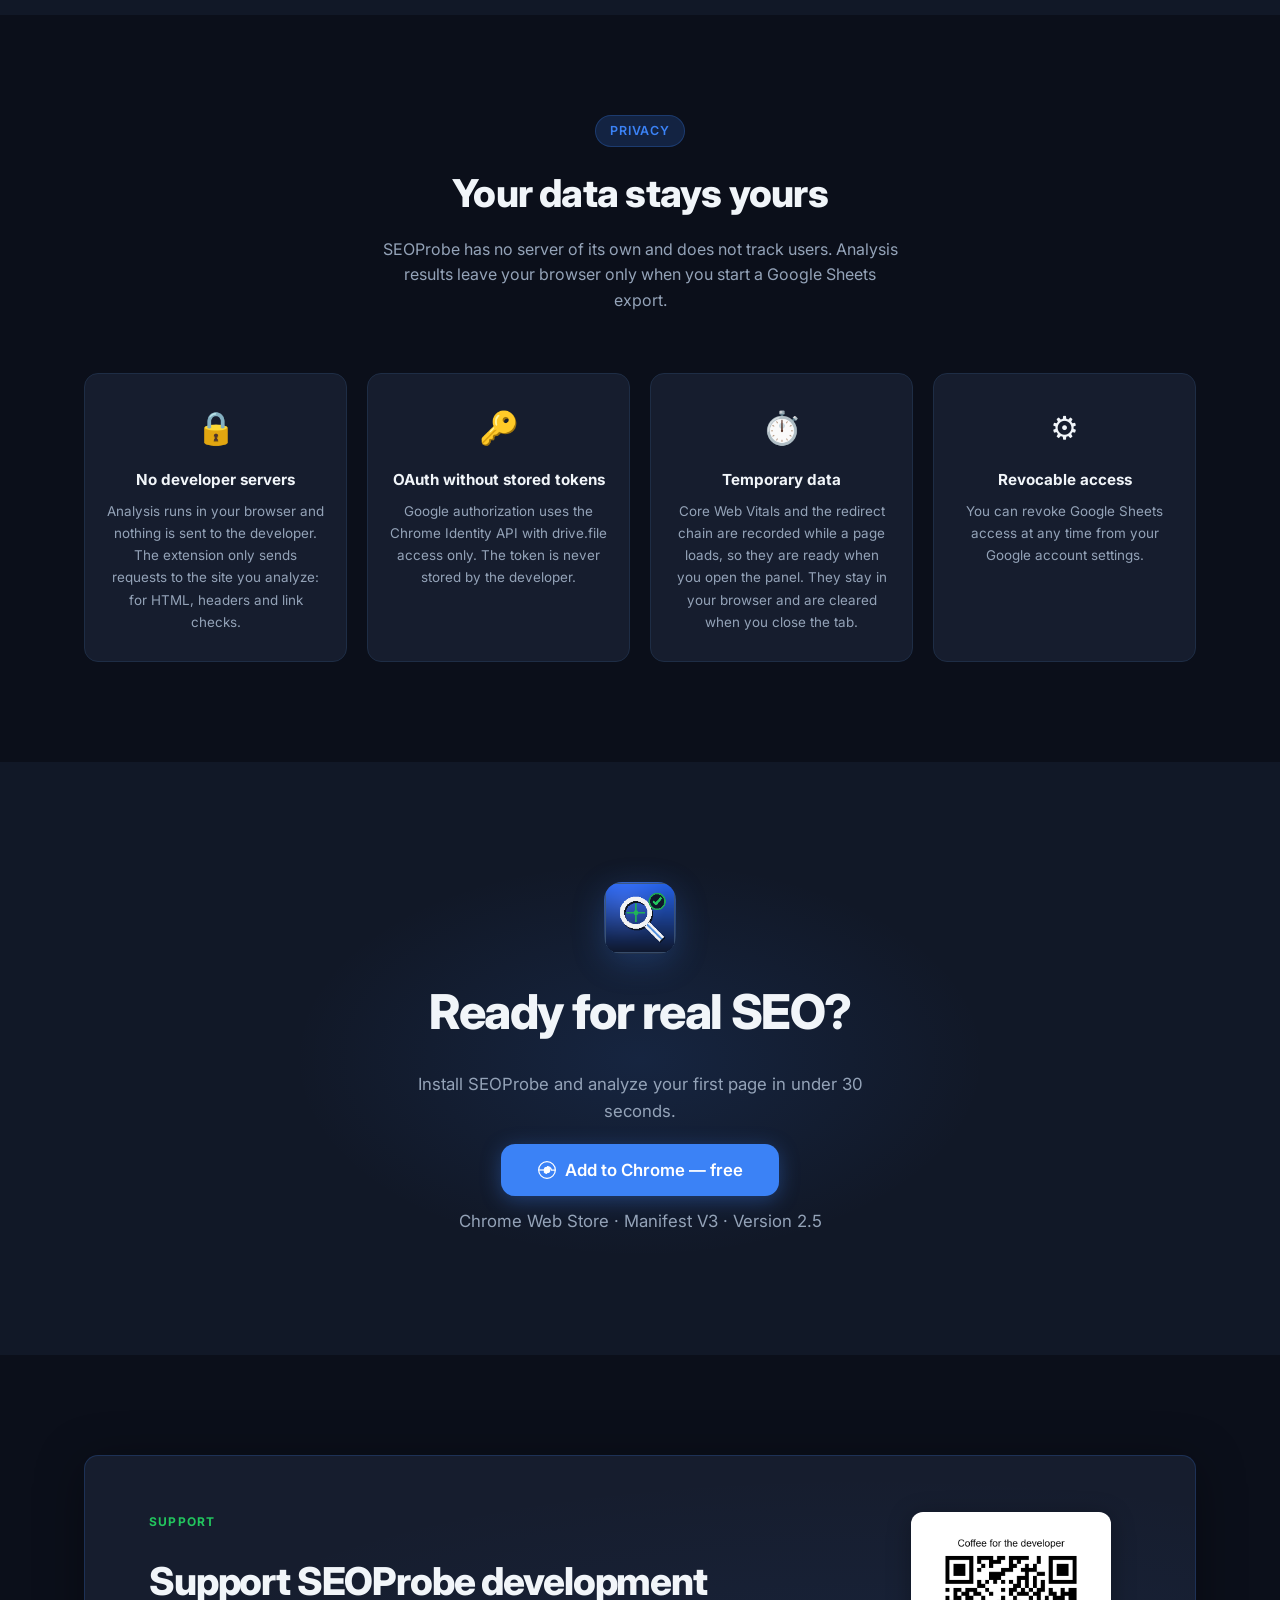
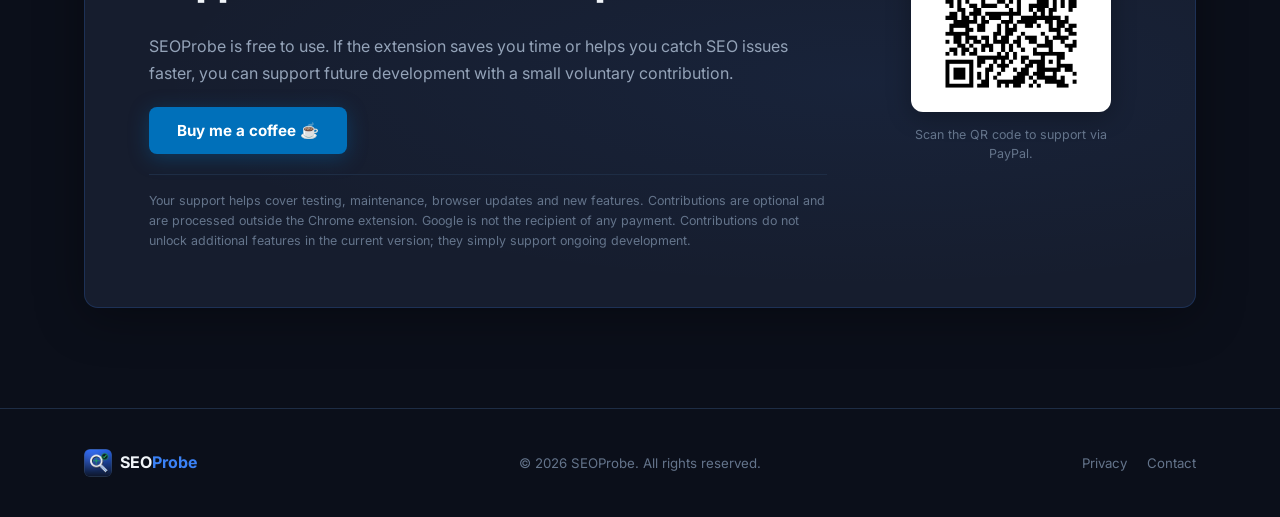
==== commit 71d95c96: "Update for SEOProbe 2.5" ====
--- a/index.html
+++ b/index.html
@@ -6,7 +6,8 @@
   <meta name="viewport" content="width=device-width, initial-scale=1.0" />
   <title>SEOProbe — Chrome ekstenzija za SEO analizu</title>
   <meta name="description"
-    content="SEOProbe je besplatna Chrome ekstenzija za kompletnu SEO analizu: naslovi, meta, slike, linkovi, Core Web Vitals i AI detektor." />
+    content="SEOProbe je besplatna Chrome ekstenzija za kompletnu SEO analizu: SEO ocena, naslovi, meta, slike, linkovi, audit, Google SERP i AI detektor." />
+  <link rel="canonical" href="https://jesenjine.github.io/seoprobe/" />
   <meta name="theme-color" content="#0b0f1a" />
   <link rel="icon" type="image/png" href="icon128.png" />
 
@@ -14,8 +15,12 @@
   <meta property="og:type" content="website" />
   <meta property="og:title" content="SEOProbe — Chrome Extension for SEO Analysis" />
   <meta property="og:description"
-    content="Complete SEO audit tool: headings, meta tags, images, links, Core Web Vitals and AI content detector — all in one free Chrome extension." />
-  <meta property="og:image" content="icon128.png" />
+    content="Complete SEO audit in one click: SEO score, headings, meta tags, images, links, redirect chains, Google SERP and AI writing signals — in one free Chrome extension." />
+  <meta property="og:url" content="https://jesenjine.github.io/seoprobe/" />
+  <meta property="og:image" content="https://jesenjine.github.io/seoprobe/assets/og-image.jpg" />
+  <meta property="og:image:width" content="1400" />
+  <meta property="og:image:height" content="560" />
+  <meta name="twitter:card" content="summary_large_image" />
 
   <!-- Fonts -->
   <link rel="preconnect" href="https://fonts.googleapis.com" />
@@ -55,7 +60,7 @@
           <button class="lang-btn" data-lang="de">DE</button>
         </div>
         <!-- Install dugme: vidljivo samo na desktop-u -->
-        <a href="#install" class="btn btn-primary nav-cta" data-i18n="nav_install">Instaliraj</a>
+        <a href="https://chromewebstore.google.com/detail/seoprobe/gpkbckjmpifbeobpjfjilhidjjbpoing?utm_source=item-share-cb" target="_blank" rel="noopener noreferrer" class="btn btn-primary nav-cta" data-i18n="nav_install">Instaliraj</a>
         <!-- Hamburger: vidljiv samo na mobilnom -->
         <button class="hamburger" id="hamburger" aria-label="Otvori meni" aria-expanded="false">
           <span class="bar"></span>
@@ -75,7 +80,7 @@
           <a href="#screenshots" class="nav-link" data-i18n="nav_screens">Snimci</a>
           <a href="privacy.html" class="nav-link" data-i18n="nav_privacy">Privatnost</a>
         </nav>
-        <a href="#install" class="btn btn-primary drawer-install" data-i18n="nav_install">Instaliraj</a>
+        <a href="https://chromewebstore.google.com/detail/seoprobe/gpkbckjmpifbeobpjfjilhidjjbpoing?utm_source=item-share-cb" target="_blank" rel="noopener noreferrer" class="btn btn-primary drawer-install" data-i18n="nav_install">Instaliraj</a>
       </div>
     </div>
   </header>
@@ -89,26 +94,26 @@
         <span data-i18n="hero_title1">Kompletna SEO analiza</span><br />
         <span class="gradient-text" data-i18n="hero_title2">u jednom kliku</span>
       </h1>
-      <p class="hero-sub" data-i18n="hero_sub">SEOProbe analizira naslove, meta tagove, slike, linkove, Core Web Vitals
-        i AI-generisani sadržaj — direktno u vašem pregledaču, bez prenosa podataka.</p>
+      <p class="hero-sub" data-i18n="hero_sub">SEOProbe analizira naslove, meta tagove, slike, linkove, Core Web Vitals,
+        Google rezultate i AI signale u tekstu — direktno u pregledaču, bez naloga i bez slanja podataka programeru.</p>
       <div class="hero-cta">
-        <a href="#install" class="btn btn-primary btn-lg" data-i18n="hero_cta">Dodaj u Chrome — besplatno</a>
+        <a href="https://chromewebstore.google.com/detail/seoprobe/gpkbckjmpifbeobpjfjilhidjjbpoing?utm_source=item-share-cb" target="_blank" rel="noopener noreferrer" class="btn btn-primary btn-lg" data-i18n="hero_cta">Dodaj u Chrome — besplatno</a>
         <a href="#video" class="btn btn-ghost btn-lg" data-i18n="hero_learn">Pogledaj demo</a>
       </div>
       <div class="hero-stats">
         <div class="stat-item">
-          <span class="stat-num">6</span>
+          <span class="stat-num">10</span>
           <span class="stat-label" data-i18n="stat_tabs">analitičkih modula</span>
         </div>
         <div class="stat-divider"></div>
         <div class="stat-item">
-          <span class="stat-num">1.9</span>
+          <span class="stat-num">2.5</span>
           <span class="stat-label" data-i18n="stat_version">trenutna verzija</span>
         </div>
         <div class="stat-divider"></div>
         <div class="stat-item">
           <span class="stat-num">0</span>
-          <span class="stat-label" data-i18n="stat_data">prenetih podataka</span>
+          <span class="stat-label" data-i18n="stat_data">servera programera</span>
         </div>
       </div>
     </div>
@@ -151,50 +156,62 @@
       <div class="section-header">
         <span class="section-tag" data-i18n="feat_tag">Funkcionalnosti</span>
         <h2 data-i18n="feat_title">Sve što SEO stručnjak treba</h2>
-        <p data-i18n="feat_sub">Šest moćnih modula u jednoj laganoj Chrome ekstenziji.</p>
+        <p data-i18n="feat_sub">Deset modula u jednoj laganoj Chrome ekstenziji.</p>
       </div>
       <div class="feat-grid">
 
         <div class="feat-card">
+          <div class="feat-icon">📊</div>
+          <h3 data-i18n="f1_title">SEO pregled i ocena</h3>
+          <p data-i18n="f1_desc">SEO ocena od 0 do 100, status indeksiranja (meta robots i X-Robots-Tag), sitemap, robots.txt, pristup AI botova i detekcija CMS-a i analitike.</p>
+        </div>
+
+        <div class="feat-card">
           <div class="feat-icon">📑</div>
-          <h3 data-i18n="f1_title">Analiza naslova</h3>
-          <p data-i18n="f1_desc">Parsira sve H1–H6 tagove sa vizuelnim razlikovanjem po nivou i bojama. Odmah uočite
-            probleme u hijerarhiji naslova.</p>
+          <h3 data-i18n="f2_title">Analiza naslova</h3>
+          <p data-i18n="f2_desc">Kompletna H1–H6 hijerarhija sa bojama po nivou. Klikni na naslov i SEOProbe ga istakne direktno na stranici.</p>
         </div>
 
         <div class="feat-card">
           <div class="feat-icon">🖼️</div>
-          <h3 data-i18n="f2_title">Pregled slika</h3>
-          <p data-i18n="f2_desc">Statistika ALT tagova, filter za dekorativne slike i highlight dugme koje vizuelno
-            označava sliku direktno na stranici.</p>
+          <h3 data-i18n="f3_title">Slike i ALT tekst</h3>
+          <p data-i18n="f3_desc">Slike bez ALT teksta ili title atributa, pregled sličica i isticanje svake slike na stranici.</p>
         </div>
 
         <div class="feat-card">
           <div class="feat-icon">🏷️</div>
-          <h3 data-i18n="f3_title">Meta tagovi</h3>
-          <p data-i18n="f3_desc">Live brojaš karaktera za title i description, vizuelna kanonska URL analiza, Text/HTML
-            ratio i kompletna markup čeklista.</p>
+          <h3 data-i18n="f4_title">Meta i pregled snipeta</h3>
+          <p data-i18n="f4_desc">Dužina title i description taga u pikselima, pregled snipeta za desktop i mobilni, canonical iz HTML-a i Link zaglavlja, hreflang sa proverom povratnih linkova.</p>
         </div>
 
         <div class="feat-card">
           <div class="feat-icon">⚡</div>
-          <h3 data-i18n="f4_title">Audit &amp; Performanse</h3>
-          <p data-i18n="f4_desc">Core Web Vitals (LCP, INP), sitemap detekcija, analiza ključnih reči sa gustinom i
-            tehnički SEO pregled na jednom mestu.</p>
+          <h3 data-i18n="f5_title">SEO audit</h3>
+          <p data-i18n="f5_desc">On-page i tehnički SEO, Core Web Vitals (LCP, INP), pristupačnost, HTTP status, ceo lanac preusmeravanja i poređenje izvornog HTML-a sa renderovanim DOM-om.</p>
+        </div>
+
+        <div class="feat-card">
+          <div class="feat-icon">🔗</div>
+          <h3 data-i18n="f6_title">Linkovi i društvene mreže</h3>
+          <p data-i18n="f6_desc">Interni i eksterni linkovi, provera svih linkova jednim klikom, pokvareni linkovi, Open Graph i Twitter/X kartice.</p>
+        </div>
+
+        <div class="feat-card">
+          <div class="feat-icon">#️⃣</div>
+          <h3 data-i18n="f7_title">Ključne reči</h3>
+          <p data-i18n="f7_desc">Gustina i istaknutost fraza od jedne do četiri reči. Odmah vidiš preoptimizaciju i ponavljanje.</p>
         </div>
 
         <div class="feat-card">
           <div class="feat-icon">🤖</div>
-          <h3 data-i18n="f5_title">AI Detektor</h3>
-          <p data-i18n="f5_desc">Heuristička analiza teksta prepoznaje AI-generisani sadržaj: score 0–95, confidence
-            nivo i lista signala na srpskom.</p>
-        </div>
-
-        <div class="feat-card">
-          <div class="feat-icon">🔗</div>
-          <h3 data-i18n="f6_title">Social &amp; Linkovi</h3>
-          <p data-i18n="f6_desc">OG i Twitter/X preview, tabela svih linkova sa HEAD fetch proverom statusa, broken link
-            detekcija i CSV/Sheets export.</p>
+          <h3 data-i18n="f8_title">AI detektor</h3>
+          <p data-i18n="f8_desc">Lokalna heuristička procena AI signala u tekstu, sa bibliotekama fraza za srpski i engleski. Rezultat je procena, ne dokaz.</p>
+        </div>
+
+        <div class="feat-card">
+          <div class="feat-icon">🔎</div>
+          <h3 data-i18n="f9_title">Google SERP</h3>
+          <p data-i18n="f9_desc">Organski rezultati, pitanja „People also ask” i srodne pretrage sa stranice Google rezultata. Kopiraj ih ili izvezi u CSV, XLSX i Google Sheets.</p>
         </div>
 
       </div>
@@ -207,60 +224,85 @@
       <div class="section-header">
         <span class="section-tag" data-i18n="screens_tag">Snimci ekrana</span>
         <h2 data-i18n="screens_title">Svaki detalj na dlanu</h2>
-        <p data-i18n="screens_sub">Šest tabova, svaki sa preciznim podacima i jasnim vizuelnim prikazom.</p>
+        <p data-i18n="screens_sub">Deset tabova, svaki sa preciznim podacima i jasnim vizuelnim prikazom.</p>
       </div>
       <div class="screenshot-grid">
 
         <div class="screenshot-item">
-          <a class="screenshot-img-wrap" href="assets/Screenshot%202026-05-12%20190018.png" target="_blank"
-            rel="noopener" aria-label="Tab Naslovi">
-            <img src="assets/Screenshot%202026-05-12%20190018.png" alt="SEOProbe — Tab Naslovi, H1–H6 analiza"
-              class="screenshot-img" loading="lazy" />
+          <a class="screenshot-img-wrap" href="assets/seoprobe-seo-summary.jpg" target="_blank"
+            rel="noopener" aria-label="SEO pregled">
+            <img src="assets/seoprobe-seo-summary.jpg" alt="SEOProbe — SEO pregled sa ocenom 92/100"
+              class="screenshot-img" width="1280" height="800" loading="lazy" />
             <div class="screenshot-zoom">🔍</div>
           </a>
           <div class="screenshot-caption">
-            <span class="screenshot-tab-badge">📑 <span data-i18n="sc1_badge">Naslovi</span></span>
-            <p data-i18n="sc1_cap">H1–H6 hijerarhija sa vizuelnim razlikovanjem po nivou i bojama</p>
+            <span class="screenshot-tab-badge">📊 <span data-i18n="sc1_badge">SEO pregled</span></span>
+            <p data-i18n="sc1_cap">SEO ocena 0–100, status indeksiranja, detektovane tehnologije i ključni signali na jednom ekranu</p>
           </div>
         </div>
 
         <div class="screenshot-item">
-          <a class="screenshot-img-wrap" href="assets/Screenshot%202026-05-12%20190131.png" target="_blank"
-            rel="noopener" aria-label="Tab Slike">
-            <img src="assets/Screenshot%202026-05-12%20190131.png" alt="SEOProbe — Tab Slike, ALT analiza"
-              class="screenshot-img" loading="lazy" />
+          <a class="screenshot-img-wrap" href="assets/seoprobe-seo-audit.jpg" target="_blank"
+            rel="noopener" aria-label="Audit">
+            <img src="assets/seoprobe-seo-audit.jpg" alt="SEOProbe — SEO audit stranice"
+              class="screenshot-img" width="1280" height="800" loading="lazy" />
             <div class="screenshot-zoom">🔍</div>
           </a>
           <div class="screenshot-caption">
-            <span class="screenshot-tab-badge">🖼️ <span data-i18n="sc2_badge">Slike</span></span>
-            <p data-i18n="sc2_cap">ALT statistike, thumbnail pregled i highlight dugme za svaku sliku</p>
+            <span class="screenshot-tab-badge">⚡ <span data-i18n="sc2_badge">Audit</span></span>
+            <p data-i18n="sc2_cap">On-page i tehnički SEO, performanse i pristupačnost u jednom izveštaju</p>
           </div>
         </div>
 
         <div class="screenshot-item">
-          <a class="screenshot-img-wrap" href="assets/Screenshot%202026-05-12%20190152.png" target="_blank"
-            rel="noopener" aria-label="Tab Meta">
-            <img src="assets/Screenshot%202026-05-12%20190152.png" alt="SEOProbe — Tab Meta, live brojaš karaktera"
-              class="screenshot-img" loading="lazy" />
+          <a class="screenshot-img-wrap" href="assets/seoprobe-headings.jpg" target="_blank"
+            rel="noopener" aria-label="Naslovi">
+            <img src="assets/seoprobe-headings.jpg" alt="SEOProbe — analiza strukture naslova"
+              class="screenshot-img" width="1280" height="800" loading="lazy" />
             <div class="screenshot-zoom">🔍</div>
           </a>
           <div class="screenshot-caption">
-            <span class="screenshot-tab-badge">🏷️ <span data-i18n="sc3_badge">Meta</span></span>
-            <p data-i18n="sc3_cap">Live brojaš za title i description, canonical analiza i Text/HTML ratio</p>
+            <span class="screenshot-tab-badge">📑 <span data-i18n="sc3_badge">Naslovi</span></span>
+            <p data-i18n="sc3_cap">H1–H6 hijerarhija, uz isticanje svakog naslova direktno na stranici</p>
           </div>
         </div>
 
         <div class="screenshot-item">
-          <a class="screenshot-img-wrap" href="assets/Screenshot%202026-05-12%20190209.png" target="_blank"
-            rel="noopener" aria-label="Tab Audit">
-            <img src="assets/Screenshot%202026-05-12%20190209.png" alt="SEOProbe — Tab Audit, SEO score 78/100"
-              class="screenshot-img" loading="lazy" />
+          <a class="screenshot-img-wrap" href="assets/seoprobe-google-serp.jpg" target="_blank"
+            rel="noopener" aria-label="Google SERP">
+            <img src="assets/seoprobe-google-serp.jpg" alt="SEOProbe — analiza Google rezultata pretrage"
+              class="screenshot-img" width="1280" height="800" loading="lazy" />
             <div class="screenshot-zoom">🔍</div>
           </a>
           <div class="screenshot-caption">
-            <span class="screenshot-tab-badge">⚡ <span data-i18n="sc4_badge">Audit</span></span>
-            <p data-i18n="sc4_cap">SEO score 78/100 — On-page, Technical, Performance i Accessibility u jednom
-              dashboardu</p>
+            <span class="screenshot-tab-badge">🔎 <span data-i18n="sc4_badge">Google SERP</span></span>
+            <p data-i18n="sc4_cap">Organski rezultati pretrage, sa izvozom u CSV, XLSX i Google Sheets</p>
+          </div>
+        </div>
+
+        <div class="screenshot-item">
+          <a class="screenshot-img-wrap" href="assets/seoprobe-ai-detector.jpg" target="_blank"
+            rel="noopener" aria-label="AI detektor">
+            <img src="assets/seoprobe-ai-detector.jpg" alt="SEOProbe — AI detektor sadržaja"
+              class="screenshot-img" width="1280" height="800" loading="lazy" />
+            <div class="screenshot-zoom">🔍</div>
+          </a>
+          <div class="screenshot-caption">
+            <span class="screenshot-tab-badge">🤖 <span data-i18n="sc5_badge">AI detektor</span></span>
+            <p data-i18n="sc5_cap">Procena AI signala u tekstu i ponavljanja fraza</p>
+          </div>
+        </div>
+
+        <div class="screenshot-item">
+          <a class="screenshot-img-wrap" href="assets/seoprobe-raw-vs-rendered.jpg" target="_blank"
+            rel="noopener" aria-label="Renderovanje">
+            <img src="assets/seoprobe-raw-vs-rendered.jpg" alt="SEOProbe — poređenje izvornog HTML-a i renderovanog DOM-a"
+              class="screenshot-img" width="1280" height="800" loading="lazy" />
+            <div class="screenshot-zoom">🔍</div>
+          </a>
+          <div class="screenshot-caption">
+            <span class="screenshot-tab-badge">🧩 <span data-i18n="sc6_badge">Renderovanje</span></span>
+            <p data-i18n="sc6_cap">Poređenje izvornog HTML-a i renderovanog DOM-a za sajtove na JavaScript-u</p>
           </div>
         </div>
 
@@ -273,7 +315,7 @@
     <div class="container">
       <div class="lead-inner">
         <div class="lead-text">
-          <h2 class="lead-title" data-i18n="lead_title">PPotrebna vam je pomoć SEO stručnjaka?</h2>
+          <h2 class="lead-title" data-i18n="lead_title">Potrebna vam je pomoć SEO stručnjaka?</h2>
           <p class="lead-desc" data-i18n="lead_desc">Ako nemate vremena da sami radite optimizaciju, stojim vam na
             raspolaganju za profesionalne SEO usluge.</p>
         </div>
@@ -312,7 +354,7 @@
           <div class="step-num">03</div>
           <div class="step-body">
             <h3 data-i18n="s3_title">Analiziraj &amp; eksportuj</h3>
-            <p data-i18n="s3_desc">Istraži tabove, pronađi SEO probleme i eksportuj izveštaj u CSV ili direktno u Google
+            <p data-i18n="s3_desc">Istraži tabove, pronađi SEO probleme i izvezi izveštaj u XLSX, CSV ili direktno u Google
               Sheets.</p>
           </div>
         </div>
@@ -326,14 +368,14 @@
       <div class="export-text">
         <span class="section-tag" data-i18n="exp_tag">Export</span>
         <h2 data-i18n="exp_title">Izveštaji jednim klikom</h2>
-        <p data-i18n="exp_desc">Eksportuj kompletnu SEO analizu u CSV fajl ili direktno u Google Sheets — sa
+        <p data-i18n="exp_desc">Izvezi kompletnu SEO analizu u XLSX ili CSV fajl, ili direktno u Google Sheets — sa
           organizovanim tabovima, uslovnim formatiranjem i podrškom za UTF-8 karaktere (č, ć, ž, š, đ).</p>
         <ul class="export-list">
-          <li><span class="check">✓</span><span data-i18n="el1">CSV sa BOM-om za ispravan prikaz u Excelu</span></li>
-          <li><span class="check">✓</span><span data-i18n="el2">Google Sheets: Pregled, Naslovi, Slike, Linkovi, Ključne
-              reči</span></li>
-          <li><span class="check">✓</span><span data-i18n="el3">OAuth2 autorizacija — bez čuvanja tokena na
-              serverima</span></li>
+          <li><span class="check">✓</span><span data-i18n="el1">XLSX i CSV (sa BOM-om) za ispravan prikaz u Excelu</span></li>
+          <li><span class="check">✓</span><span data-i18n="el2">Google Sheets: 10 tabova, od pregleda i audita do ključnih reči i AI
+              signala</span></li>
+          <li><span class="check">✓</span><span data-i18n="el3">OAuth2 sa drive.file pristupom — SEOProbe vidi samo fajlove koje
+              sam napravi</span></li>
         </ul>
       </div>
       <div class="export-visual">
@@ -344,10 +386,10 @@
           </div>
           <div class="sheets-tabs">
             <span class="sheets-tab active">Pregled</span>
+            <span class="sheets-tab">Audit</span>
             <span class="sheets-tab">Naslovi</span>
             <span class="sheets-tab">Slike</span>
             <span class="sheets-tab">Linkovi</span>
-            <span class="sheets-tab">Ključne reči</span>
           </div>
           <div class="sheets-rows">
             <div class="sheets-row head"><span>Polje</span><span>Vrednost</span><span>Status</span></div>
@@ -370,26 +412,27 @@
       <div class="section-header">
         <span class="section-tag" data-i18n="priv_tag">Privatnost</span>
         <h2 data-i18n="priv_title">Vaši podaci ostaju vaši</h2>
-        <p data-i18n="priv_sub">SEOProbe radi isključivo lokalno u vašem pregledaču. Nema servera, nema praćenja.</p>
+        <p data-i18n="priv_sub">SEOProbe nema svoj server i ne prati korisnike. Rezultati analize napuštaju pregledač samo kad
+          sam pokreneš izvoz u Google Sheets.</p>
       </div>
       <div class="privacy-grid">
         <div class="priv-card">
           <div class="priv-icon">🔒</div>
-          <h3 data-i18n="p1_title">Nema prenosa podataka</h3>
-          <p data-i18n="p1_desc">Analizirane stranice se ne šalju na nikakav server. Sva obrada se odvija lokalno u
-            Chrome ekstenziji.</p>
+          <h3 data-i18n="p1_title">Bez servera programera</h3>
+          <p data-i18n="p1_desc">Analiza se obrađuje u pregledaču i ništa se ne šalje programeru. Ekstenzija šalje zahteve
+            samo sajtu koji analiziraš: za HTML, zaglavlja i proveru linkova.</p>
         </div>
         <div class="priv-card">
           <div class="priv-icon">🔑</div>
           <h3 data-i18n="p2_title">OAuth bez čuvanja tokena</h3>
-          <p data-i18n="p2_desc">Google autorizacija koristi Chrome Identity API. Token se ne čuva u bazi programera.
-          </p>
+          <p data-i18n="p2_desc">Google autorizacija ide preko Chrome Identity API-ja, samo sa drive.file pristupom. Token
+            se ne čuva kod programera.</p>
         </div>
         <div class="priv-card">
-          <div class="priv-icon">👁️</div>
-          <h3 data-i18n="p3_title">Analiza na zahtev</h3>
-          <p data-i18n="p3_desc">SEOProbe analizira stranicu samo kada korisnik otvori popup. Nema automatskog praćenja
-            u pozadini.</p>
+          <div class="priv-icon">⏱️</div>
+          <h3 data-i18n="p3_title">Privremeni podaci</h3>
+          <p data-i18n="p3_desc">Core Web Vitals i lanac preusmeravanja beleže se dok se stranica učitava, da bi bili
+            spremni kad otvoriš panel. Ostaju u pregledaču i brišu se kad zatvoriš tab.</p>
         </div>
         <div class="priv-card">
           <div class="priv-icon">⚙️</div>
@@ -408,7 +451,7 @@
       <img src="icon128.png" alt="SEOProbe" class="install-icon" />
       <h2 data-i18n="inst_title">Spreman za pravi SEO?</h2>
       <p data-i18n="inst_sub">Instaliraj SEOProbe i analiziraj prvu stranicu za manje od 30 sekundi.</p>
-      <a href="https://chromewebstore.google.com" target="_blank" rel="noopener noreferrer"
+      <a href="https://chromewebstore.google.com/detail/seoprobe/gpkbckjmpifbeobpjfjilhidjjbpoing?utm_source=item-share-cb" target="_blank" rel="noopener noreferrer"
         class="btn btn-primary btn-xl" id="install-btn">
         <svg width="20" height="20" viewBox="0 0 24 24" fill="none" aria-hidden="true">
           <circle cx="12" cy="12" r="10" stroke="currentColor" stroke-width="1.5" />
@@ -419,7 +462,7 @@
         </svg>
         <span data-i18n="inst_btn">Dodaj u Chrome — besplatno</span>
       </a>
-      <p class="install-note" data-i18n="inst_note">Chrome Web Store · Manifest V3 · Verzija 1.9</p>
+      <p class="install-note" data-i18n="inst_note">Chrome Web Store · Manifest V3 · Verzija 2.5</p>
     </div>
   </section>
 
--- a/style.css
+++ b/style.css
@@ -359,7 +359,7 @@
   box-shadow: 0 20px 60px rgba(0,0,0,.55);
   border-color: var(--accent);
 }
-.screenshot-img { width: 100%; display: block; }
+.screenshot-img { width: 100%; height: auto; display: block; }
 .screenshot-zoom {
   position: absolute; bottom: 12px; right: 12px;
   background: rgba(11,15,26,.75); backdrop-filter: blur(6px);
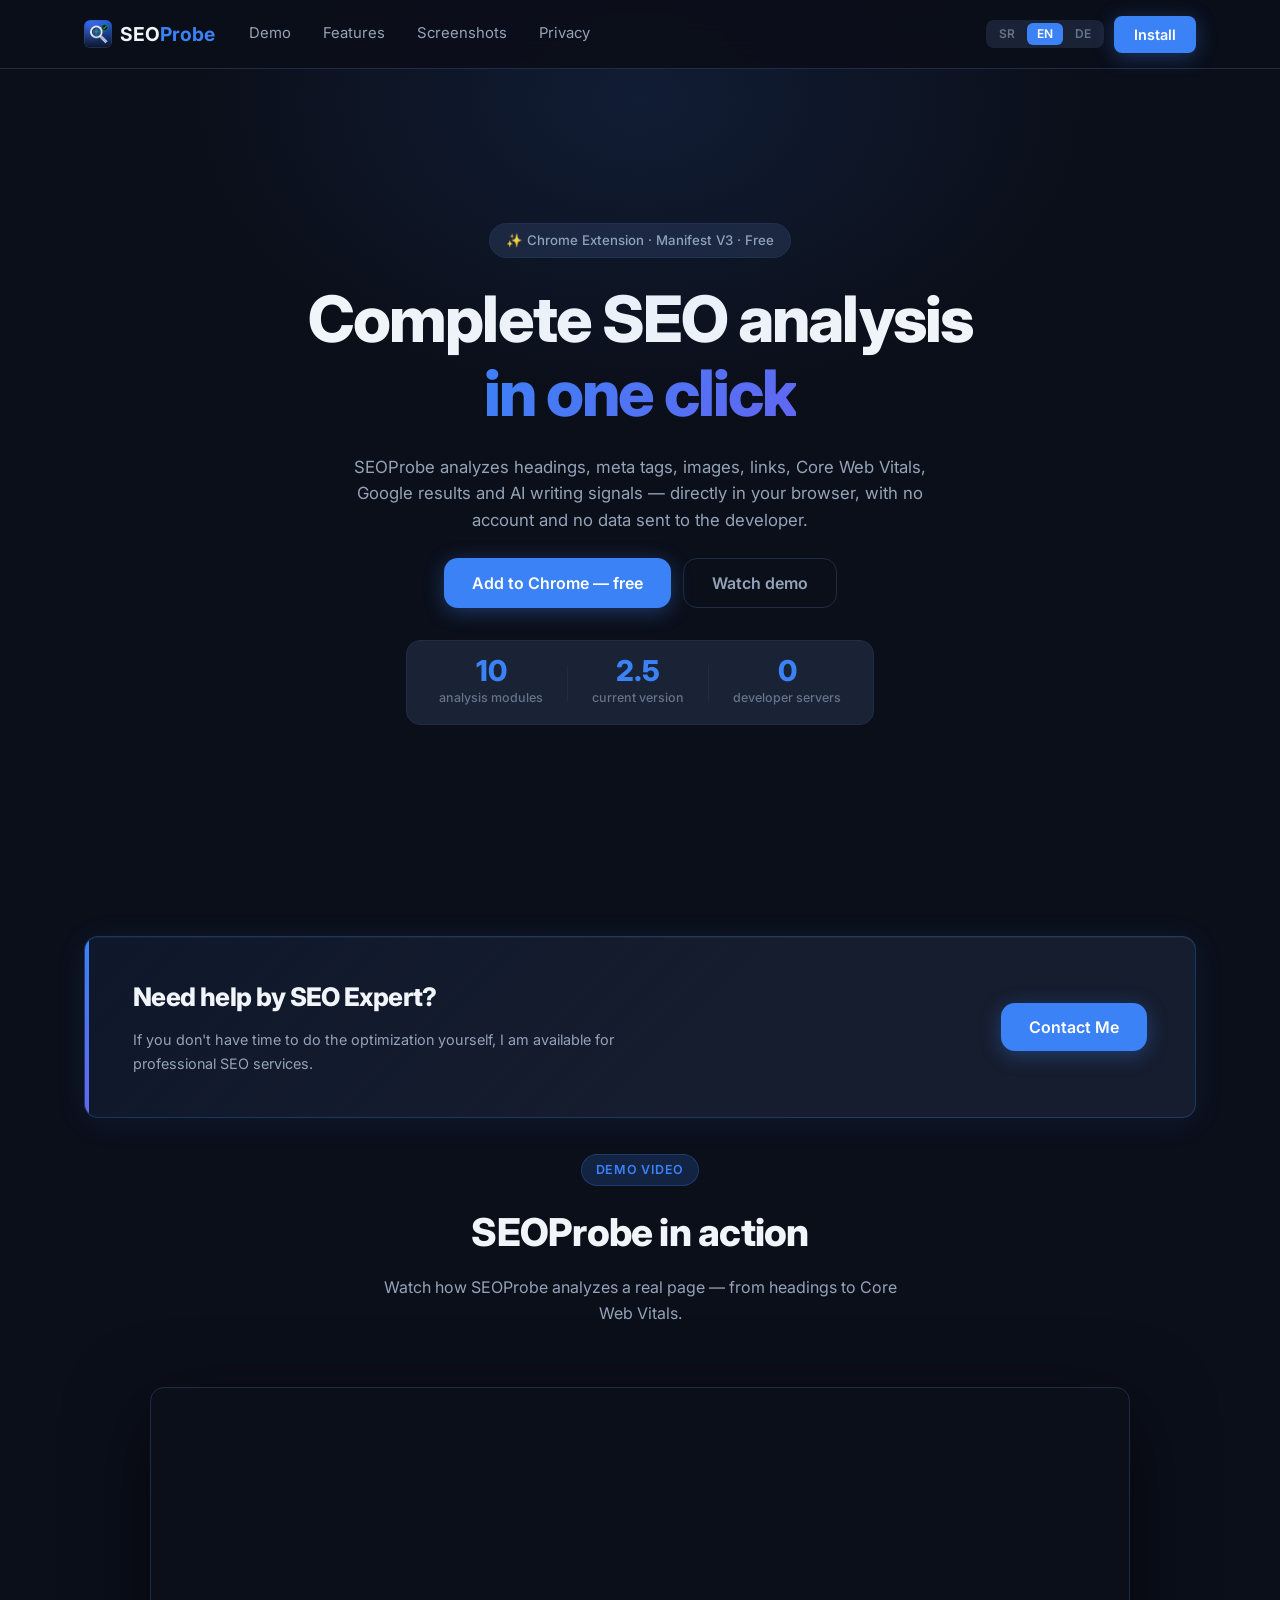
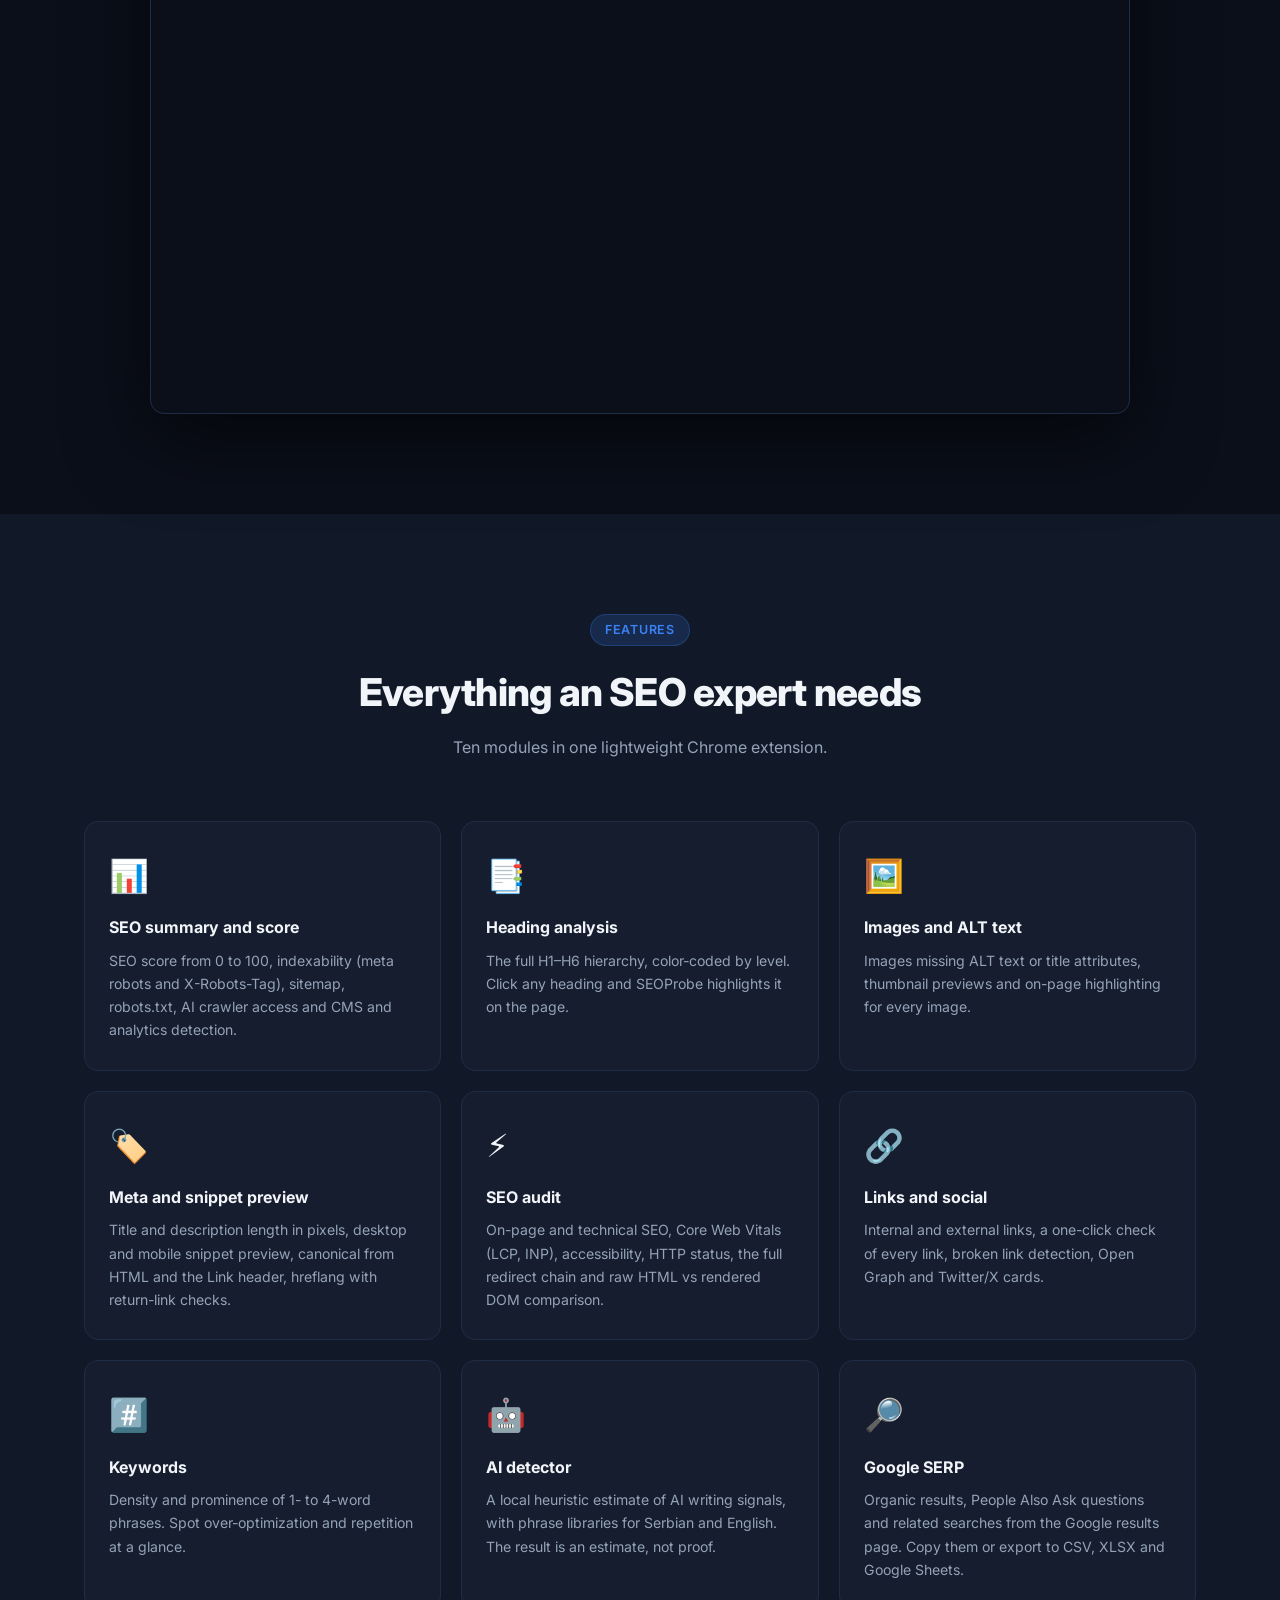
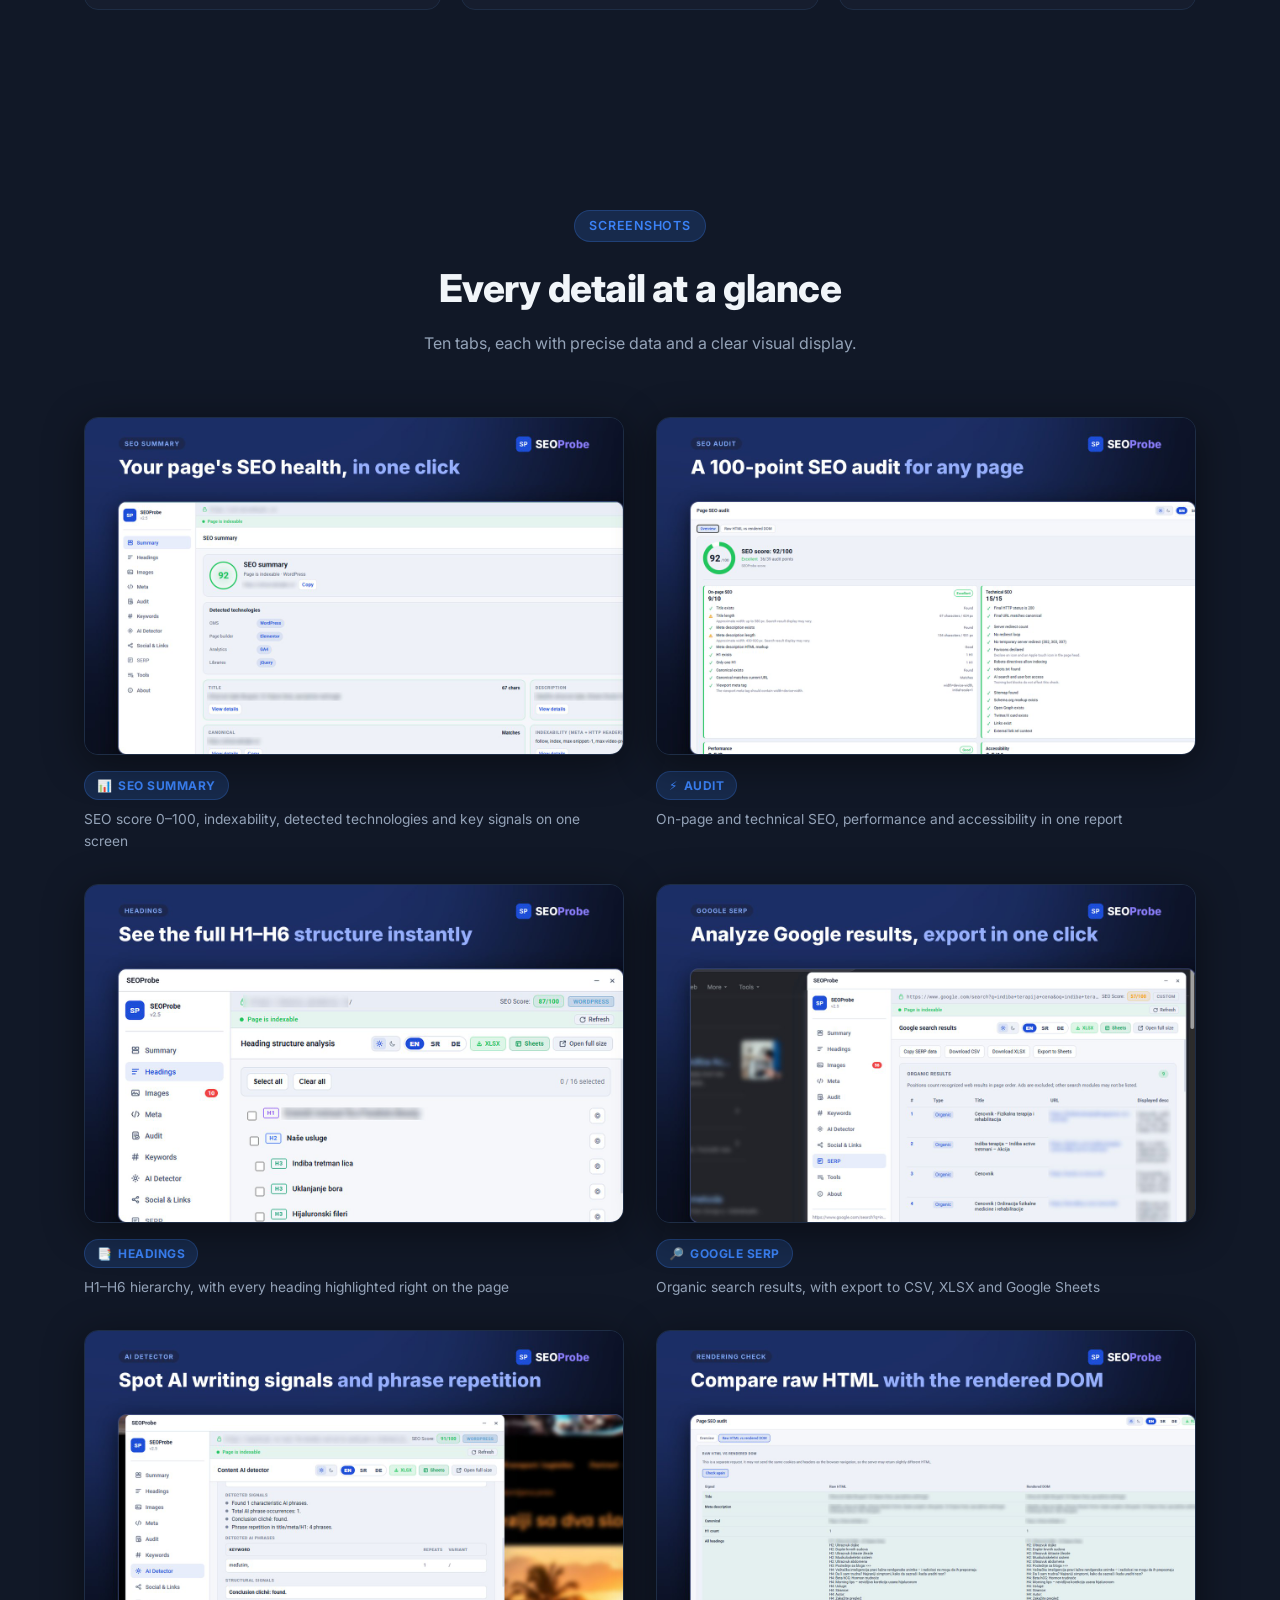
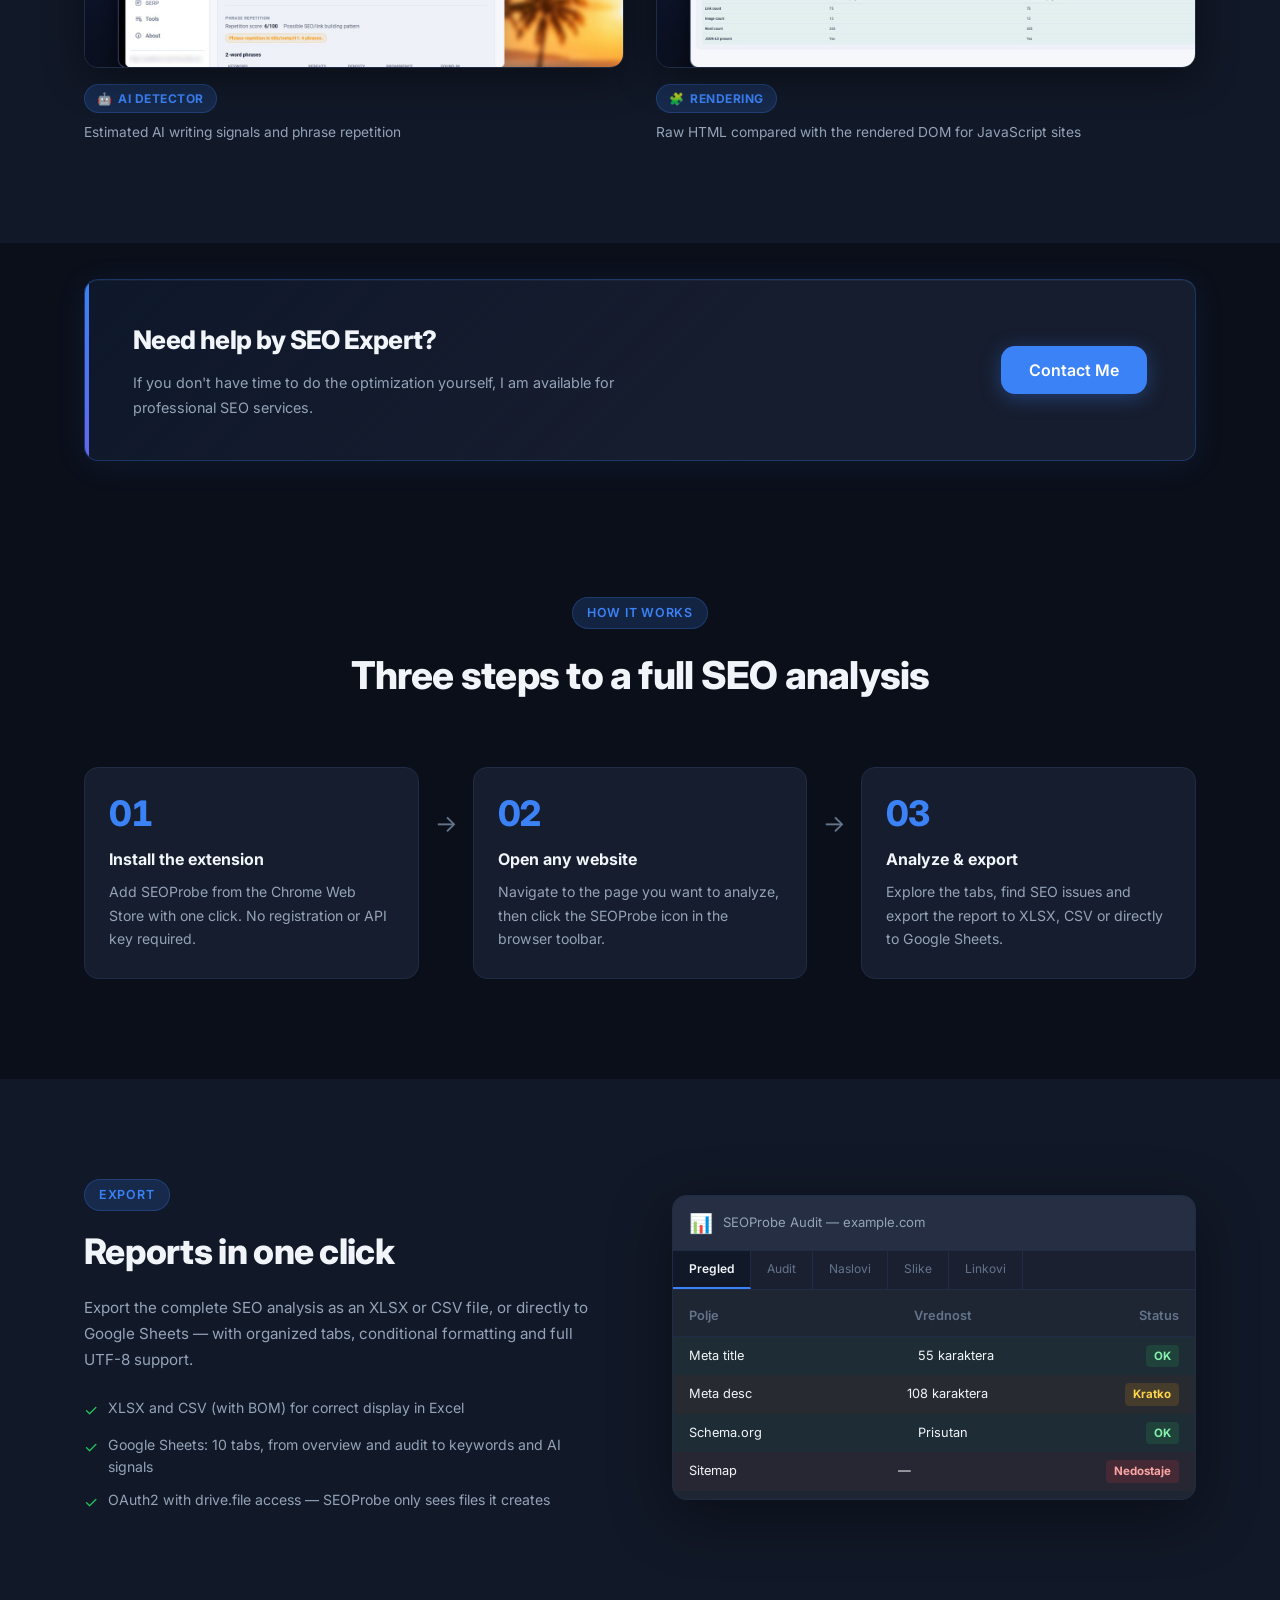
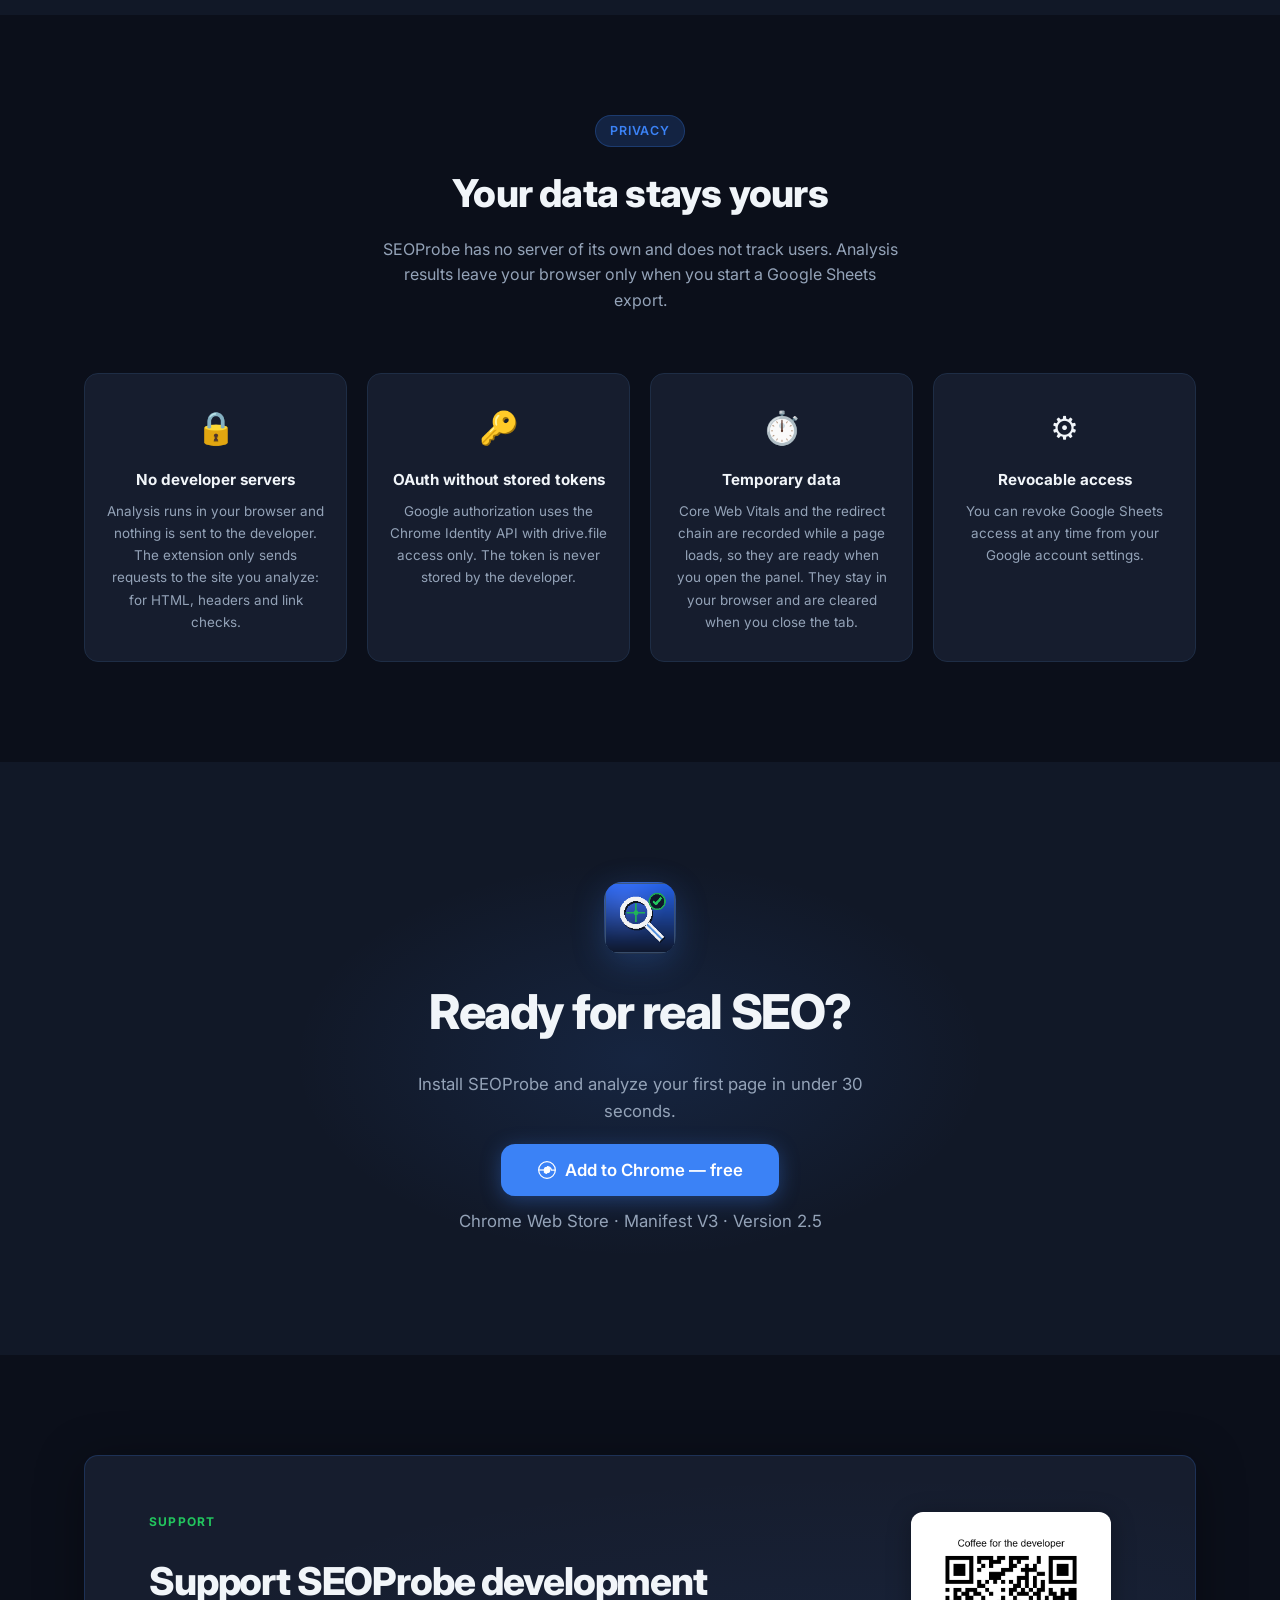
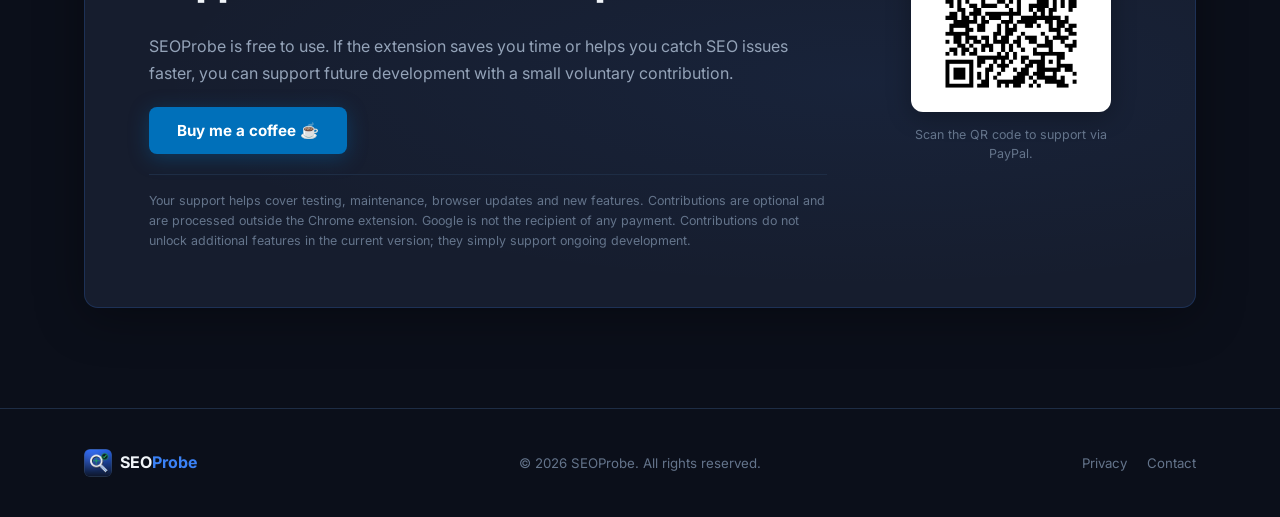
==== commit 9db1c4ad: "Replace embedded YouTube video with new SEOProbe video Co-Authored-By: Claude Opus 5.5 <noreply@anth" ====
--- a/index.html
+++ b/index.html
@@ -142,7 +142,7 @@
         <p data-i18n="video_sub">Pogledajte kako SEOProbe analizira pravu stranicu — od naslova do Core Web Vitals.</p>
       </div>
       <div class="video-wrap">
-        <iframe class="yt-embed" src="https://www.youtube.com/embed/GE6deA4HkDo?rel=0&modestbranding=1"
+        <iframe class="yt-embed" src="https://www.youtube.com/embed/8xNvY_OPNhU?rel=0&modestbranding=1"
           title="SEOProbe demo video" frameborder="0"
           allow="accelerometer; autoplay; clipboard-write; encrypted-media; gyroscope; picture-in-picture; web-share"
           allowfullscreen loading="lazy"></iframe>
